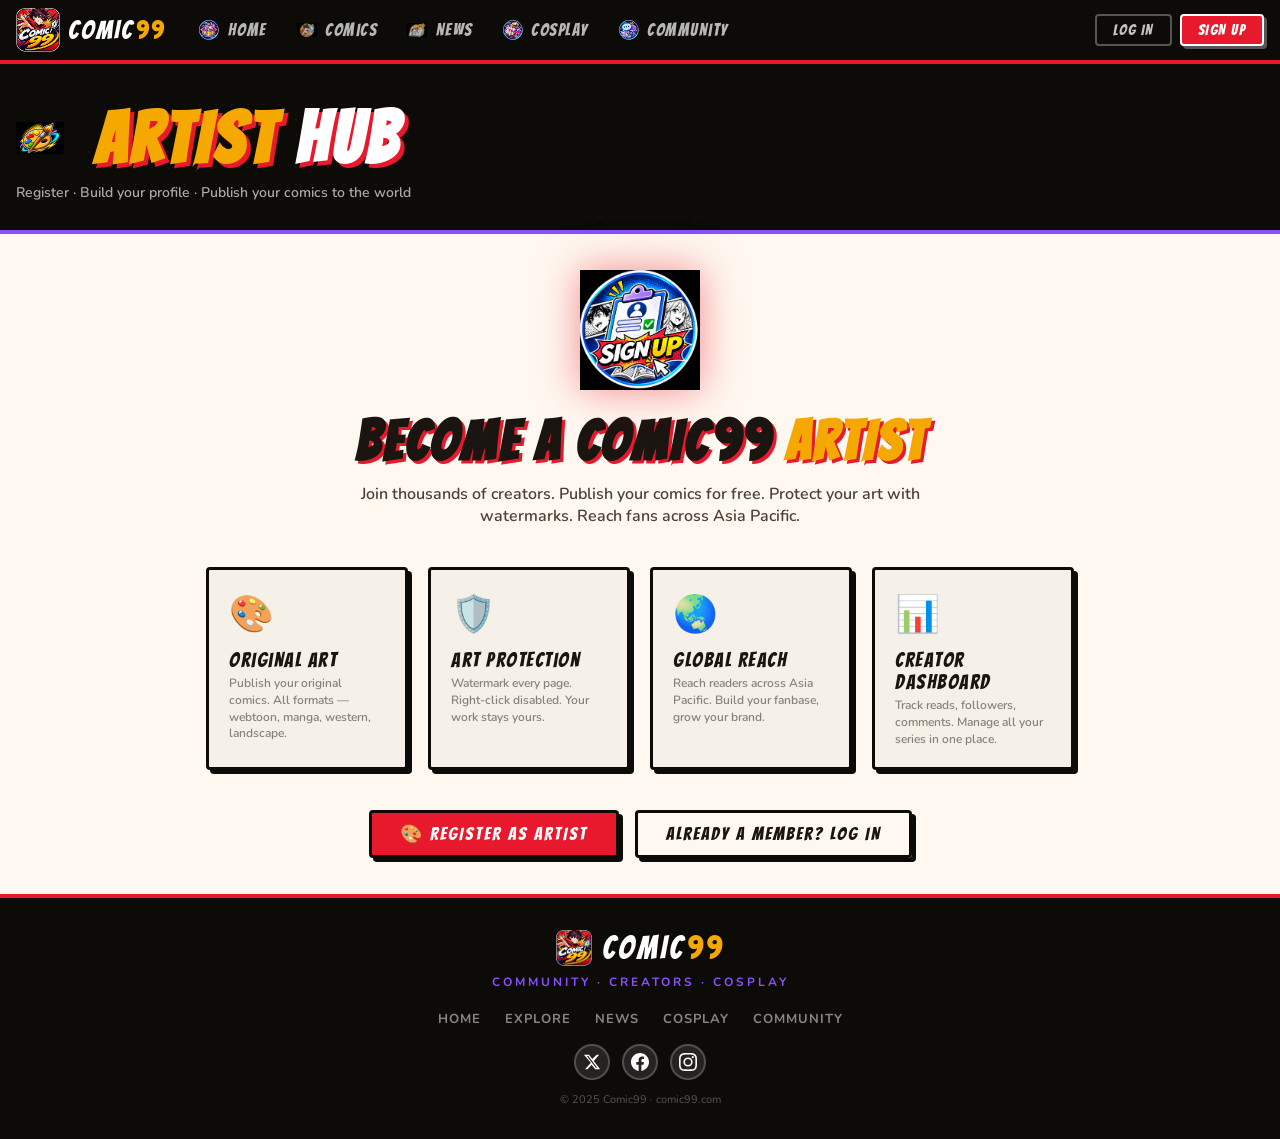
==== artist.html @ 8714bf26 "Add files via upload" ====
<!DOCTYPE html>
<html lang="en">
<head>
<meta charset="UTF-8">
<meta name="viewport" content="width=device-width, initial-scale=1.0, viewport-fit=cover">
<title>Comic Artist Dashboard — Comic99 | Publish Your Manga & Webtoon</title>
<link rel="icon" type="image/png" href="comic99-logo.png">
<!-- SEO_START -->
<meta name="description" content="Become a comic artist on Comic99. Publish original manga, webtoons and fan art. Build your Nakama fanbase, track analytics, and monetize your art. Free creator account for all artists.">
<meta name="keywords" content="comic creator, manga artist, publish manga, webtoon creator, comic artist platform, digital artist, publish comics online, art portfolio, manga creator, anime artist, original manga, webcomic publisher">
<meta name="robots" content="index, follow">
<meta name="author" content="Comic99">
<meta name="theme-color" content="#E8192C">
<!-- Open Graph -->
<meta property="og:type" content="website">
<meta property="og:site_name" content="Comic99">
<meta property="og:title" content="Comic Artist Dashboard — Comic99">
<meta property="og:description" content="Publish original manga, webtoons and fan art. Build your fanbase and track analytics. Free for all comic artists.">
<meta property="og:image" content="https://web3studiotech.github.io/Comic99/comic99-og.png">
<meta property="og:url" content="https://web3studiotech.github.io/Comic99/artist.html">
<!-- Twitter Cards -->
<meta name="twitter:card" content="summary_large_image">
<meta name="twitter:site" content="@Comic99Official">
<meta name="twitter:creator" content="@Comic99Official">
<meta name="twitter:title" content="Comic Artist Dashboard — Comic99">
<meta name="twitter:description" content="Publish original manga, webtoons and fan art. Build your fanbase and track analytics. Free for all comic artists.">
<meta name="twitter:image" content="https://web3studiotech.github.io/Comic99/comic99-og.png">
<!-- Canonical -->
<link rel="canonical" href="https://web3studiotech.github.io/Comic99/artist.html">
<script type="application/ld+json">{"@context":"https://schema.org","@type":"WebPage","name":"Comic Artist Dashboard","url":"https://web3studiotech.github.io/Comic99/artist.html","description":"Publish manga and comics, build fanbase, track analytics on Comic99","isPartOf":{"@type":"WebSite","name":"Comic99","url":"https://web3studiotech.github.io/Comic99/"}}</script>
<!-- SEO_END -->
<link rel="stylesheet" href="comic99-shared.css">
<!-- Firebase SDK -->
<script src="https://www.gstatic.com/firebasejs/10.12.0/firebase-app-compat.js"></script>
<script src="https://www.gstatic.com/firebasejs/10.12.0/firebase-auth-compat.js"></script>
<script src="https://www.gstatic.com/firebasejs/10.12.0/firebase-firestore-compat.js"></script>
<script src="https://www.gstatic.com/firebasejs/10.12.0/firebase-storage-compat.js"></script>
<script src="db-service.js"></script>
<style>
/* ---- AUTH MODAL ---- */
.auth-overlay {
  position: fixed; inset: 0;
  background: rgba(13,11,8,0.92);
  z-index: 300;
  display: flex; align-items: center; justify-content: center;
  padding: 16px;
}
.auth-box {
  background: var(--panel);
  border: 4px solid var(--ink);
  box-shadow: 8px 8px 0 var(--ink);
  border-radius: var(--radius-lg);
  width: 100%; max-width: 440px;
  overflow: hidden;
}
.auth-header {
  background: var(--ink);
  padding: 20px 24px;
  display: flex; align-items: center; gap: 12px;
}
.auth-logo { height: 40px; width: 40px; object-fit: contain; border-radius: 6px; }
.auth-title { font-family:'Bangers',cursive; font-size:24px; letter-spacing:2px; color:var(--white); }
.auth-title span { color: var(--gold); }
.auth-body { padding: 24px; }
.auth-tabs { display:flex; gap:0; margin-bottom:20px; border:3px solid var(--ink); border-radius:var(--radius); overflow:hidden; }
.auth-tab {
  flex:1; font-family:'Bangers',cursive; font-size:16px; letter-spacing:1.5px;
  padding:10px; border:none; background:var(--panel2); color:var(--text3);
  cursor:pointer; transition:background 0.15s, color 0.15s;
}
.auth-tab.active { background:var(--red); color:var(--white); }
.auth-step { display:none; }
.auth-step.active { display:block; }
.auth-divider { display:flex; align-items:center; gap:12px; margin:16px 0; }
.auth-divider span { font-size:12px; font-weight:700; color:var(--text3); letter-spacing:1px; text-transform:uppercase; }
.auth-divider::before, .auth-divider::after { content:''; flex:1; height:2px; background:var(--panel2); }
.google-btn {
  width:100%; padding:12px; border:3px solid var(--ink);
  border-radius:var(--radius); background:var(--white); color:var(--ink);
  font-family:'Bangers',cursive; font-size:17px; letter-spacing:2px;
  cursor:pointer; display:flex; align-items:center; justify-content:center; gap:10px;
  box-shadow:4px 4px 0 var(--ink); transition:transform 0.1s, box-shadow 0.1s;
  text-decoration:none;
}
.google-btn:hover { transform:translate(-2px,-2px); box-shadow:6px 6px 0 var(--ink); }
.phone-hint {
  background:linear-gradient(135deg,var(--gold),var(--gold-dark));
  border:3px solid var(--ink); border-radius:var(--radius);
  padding:12px 14px; margin-top:12px;
  display:flex; align-items:flex-start; gap:10px;
}
.phone-hint-icon { font-size:24px; flex-shrink:0; }
.phone-hint-text { font-size:12px; font-weight:700; color:var(--ink); line-height:1.5; }
.phone-hint-text strong { font-size:13px; display:block; margin-bottom:2px; }

/* ---- ROLE SELECTOR ---- */
.role-cards { display:grid; grid-template-columns:1fr 1fr 1fr; gap:10px; margin-bottom:16px; }
@media (max-width:500px) { .role-cards { grid-template-columns:1fr; } }
.role-card {
  border:3px solid var(--ink); border-radius:var(--radius);
  padding:14px 10px; text-align:center; cursor:pointer;
  background:var(--panel2); box-shadow:3px 3px 0 var(--ink);
  transition:transform 0.1s, box-shadow 0.1s, background 0.1s;
}
.role-card:hover { transform:translate(-2px,-2px); box-shadow:5px 5px 0 var(--ink); }
.role-card.selected { background:var(--purple); color:var(--white); border-color:var(--purple-dark); }
.role-card.selected .role-desc { color:rgba(255,255,255,0.75); }
.role-icon { font-size:28px; margin-bottom:6px; }
.role-name { font-family:'Bangers',cursive; font-size:16px; letter-spacing:1.5px; }
.role-desc { font-size:10px; font-weight:700; color:var(--text3); letter-spacing:0.5px; margin-top:3px; }

/* ---- DASHBOARD ---- */
.dashboard-wrap { max-width:1100px; margin:0 auto; padding:32px max(16px,env(safe-area-inset-left,0px)); }
.dash-welcome {
  background:var(--ink);
  border:3px solid var(--ink); border-radius:var(--radius-lg);
  box-shadow:6px 6px 0 var(--ink);
  padding:24px 28px; margin-bottom:28px;
  display:flex; align-items:center; gap:20px;
  overflow:hidden; position:relative;
}
.dash-welcome::before {
  content:''; position:absolute; inset:0;
  background:radial-gradient(ellipse 60% 100% at 90% 50%,rgba(107,47,217,0.3),transparent);
}
.dash-ava {
  width:72px; height:72px; border-radius:50%;
  border:4px solid var(--gold);
  background:linear-gradient(135deg,var(--red),var(--purple));
  display:flex; align-items:center; justify-content:center;
  font-size:30px; flex-shrink:0; position:relative;
  box-shadow:4px 4px 0 rgba(0,0,0,0.4);
}
.dash-info { flex:1; position:relative; }
.dash-name { font-family:'Bangers',cursive; font-size:28px; letter-spacing:2px; color:var(--white); }
.dash-role { font-family:'Bangers',cursive; font-size:14px; letter-spacing:2px; color:var(--gold); }
.dash-stats { display:flex; gap:24px; margin-top:8px; flex-wrap:wrap; }
.dash-stat { text-align:center; }
.dash-stat-num { font-family:'Bangers',cursive; font-size:22px; color:var(--white); letter-spacing:1px; }
.dash-stat-label { font-size:10px; font-weight:700; color:rgba(255,255,255,0.5); text-transform:uppercase; letter-spacing:1px; }

.dash-grid { display:grid; grid-template-columns:repeat(auto-fit,minmax(200px,1fr)); gap:20px; margin-bottom:28px; }
.dash-card {
  background:var(--panel); border:3px solid var(--ink);
  box-shadow:4px 4px 0 var(--ink); border-radius:var(--radius);
  padding:20px; cursor:pointer;
  transition:transform 0.1s, box-shadow 0.1s;
}
.dash-card:hover { transform:translate(-2px,-2px); box-shadow:6px 6px 0 var(--ink); }
.dash-card-icon { font-size:36px; margin-bottom:10px; }
.dash-card-title { font-family:'Bangers',cursive; font-size:20px; letter-spacing:1.5px; margin-bottom:4px; }
.dash-card-desc { font-size:12px; font-weight:600; color:var(--text3); line-height:1.4; }

/* UPLOAD STEPS */
.upload-panel {
  background:var(--panel); border:3px solid var(--ink);
  box-shadow:5px 5px 0 var(--ink); border-radius:var(--radius-lg);
  overflow:hidden; display:none;
}
.upload-panel.open { display:block; }
.upload-panel-header {
  background:var(--ink); padding:16px 20px;
  display:flex; align-items:center; justify-content:space-between;
}
.upload-panel-title { font-family:'Bangers',cursive; font-size:22px; letter-spacing:2px; color:var(--gold); }
.upload-panel-close { font-family:'Bangers',cursive; font-size:16px; color:rgba(255,255,255,0.6); background:none; border:none; cursor:pointer; padding:4px 8px; }
.upload-panel-close:hover { color:var(--white); }
.upload-steps { display:flex; padding:16px 20px; gap:8px; overflow-x:auto; border-bottom:3px solid var(--ink); }
.upload-step-pill {
  font-family:'Bangers',cursive; font-size:13px; letter-spacing:1px;
  padding:5px 14px; border-radius:20px; border:2px solid var(--ink);
  white-space:nowrap; color:var(--text3); background:var(--panel2);
}
.upload-step-pill.active { background:var(--red); color:var(--white); border-color:var(--red-dark); }
.upload-step-pill.done { background:var(--gold); color:var(--ink); }
.upload-body { padding:20px; }

/* ARTIST ACTIVATE */
.activate-box {
  background:var(--panel); border:3px solid var(--ink);
  box-shadow:5px 5px 0 var(--ink); border-radius:var(--radius-lg);
  padding:28px; max-width:600px; margin:32px auto;
}
.activate-title { font-family:'Bangers',cursive; font-size:28px; letter-spacing:2px; color:var(--text); margin-bottom:16px; text-align:center; }
.activate-title span { color:var(--red); }
.checklist { list-style:none; margin:16px 0; display:flex; flex-direction:column; gap:8px; }
.checklist li {
  display:flex; align-items:flex-start; gap:10px;
  font-size:14px; font-weight:600; color:var(--text2);
  background:var(--panel2); border:2px solid var(--ink); border-radius:var(--radius);
  padding:10px 14px;
}
.checklist li .check { font-size:16px; flex-shrink:0; }
.guidelines-box {
  background:rgba(107,47,217,0.08); border:2px solid var(--purple);
  border-radius:var(--radius); padding:14px; margin:16px 0;
  font-size:13px; font-weight:600; color:var(--text2); line-height:1.6;
}
.guidelines-box strong { color:var(--purple); display:block; margin-bottom:6px; font-family:'Bangers',cursive; font-size:16px; letter-spacing:1px; }
@keyframes legendaryGlow {
  0%, 100% { opacity: 1; text-shadow: 0 0 8px rgba(245,168,0,0.6); }
  50% { opacity: 0.75; text-shadow: 0 0 20px rgba(245,168,0,0.9), 0 0 40px rgba(245,168,0,0.4); }
}
.footer-social { display:flex; gap:12px; justify-content:center; margin-bottom:12px; }
.footer-social-btn { display:flex; align-items:center; justify-content:center; width:36px; height:36px; border-radius:50%; background:rgba(255,255,255,0.1); color:var(--white,#fff); border:2px solid rgba(255,255,255,0.2); transition:background 0.2s,transform 0.2s; text-decoration:none; }
.footer-social-btn:hover { background:var(--red,#E8192C); border-color:var(--red,#E8192C); transform:translateY(-2px); }
</style>
</head>
<body>

<nav class="c99-nav">
  <a href="index.html" class="nav-logo">
    <img src="comic99-logo.png" alt="Comic99">
    <span class="nav-logo-text">COMIC<span>99</span></span>
  </a>
  <div class="nav-links">
    <a href="index.html" class="nav-link"><img src="HOME.png" alt="Home" style="width:20px;height:20px;vertical-align:middle;margin-right:4px;object-fit:contain;"> Home</a>
    <a href="explore.html" class="nav-link"><img src="EXPLORE.png" alt="Comics" style="width:20px;height:20px;vertical-align:middle;margin-right:4px;object-fit:contain;"> Comics</a>
    <a href="news.html" class="nav-link"><img src="NEWS.png" alt="News" style="width:20px;height:20px;vertical-align:middle;margin-right:4px;object-fit:contain;"> News</a>
    <a href="cosplay.html" class="nav-link"><img src="COSPLAY.png" alt="Cosplay" style="width:20px;height:20px;vertical-align:middle;margin-right:4px;object-fit:contain;"> Cosplay</a>
    <a href="community.html" class="nav-link"><img src="DISCUSS.png" alt="Community" style="width:20px;height:20px;vertical-align:middle;margin-right:4px;object-fit:contain;"> Community</a>
  </div>
  <div class="nav-auth">
    <a href="#" class="nav-login" onclick="showAuth('login');return false;">LOG IN</a>
    <a href="#" class="nav-cta" onclick="showAuth('register');return false;">SIGN UP</a>
  </div>
</nav>

<!-- PAGE HERO -->
<div class="page-hero" style="border-bottom-color:var(--purple2);">
  <div class="page-hero-bg" style="background-image:radial-gradient(circle,rgba(107,47,217,0.2) 1.5px,transparent 1.5px);"></div>
  <h1><img src="ART.png" alt="Artist" style="width:48px;height:48px;vertical-align:middle;margin-right:12px;object-fit:contain;"> <span>ARTIST</span> HUB</h1>
  <p>Register · Build your profile · Publish your comics to the world</p>
</div>

<!-- LANDING (shown when logged out) -->
<div id="landingView">
  <div class="section" style="max-width:900px;">
    <div style="text-align:center;margin-bottom:40px;">
      <img src="SIGNUP.png" alt="Sign Up" style="width:120px;height:120px;object-fit:contain;margin-bottom:16px;filter:drop-shadow(0 0 20px rgba(232,25,44,0.5));">
      <h2 style="font-family:'Bangers',cursive;font-size:clamp(32px,6vw,56px);letter-spacing:3px;color:var(--text);text-shadow:3px 3px 0 var(--red);margin-bottom:12px;">BECOME A COMIC99 <span style="color:var(--gold);">ARTIST</span></h2>
      <p style="font-size:16px;font-weight:600;color:var(--text2);max-width:560px;margin:0 auto;">Join thousands of creators. Publish your comics for free. Protect your art with watermarks. Reach fans across Asia Pacific.</p>
    </div>

    <div style="display:grid;grid-template-columns:repeat(auto-fit,minmax(200px,1fr));gap:20px;margin-bottom:40px;">
      <div class="dash-card" style="cursor:default;">
        <div class="dash-card-icon">🎨</div>
        <div class="dash-card-title">Original Art</div>
        <div class="dash-card-desc">Publish your original comics. All formats — webtoon, manga, western, landscape.</div>
      </div>
      <div class="dash-card" style="cursor:default;">
        <div class="dash-card-icon">🛡️</div>
        <div class="dash-card-title">Art Protection</div>
        <div class="dash-card-desc">Watermark every page. Right-click disabled. Your work stays yours.</div>
      </div>
      <div class="dash-card" style="cursor:default;">
        <div class="dash-card-icon">🌏</div>
        <div class="dash-card-title">Global Reach</div>
        <div class="dash-card-desc">Reach readers across Asia Pacific. Build your fanbase, grow your brand.</div>
      </div>
      <div class="dash-card" style="cursor:default;">
        <div class="dash-card-icon">📊</div>
        <div class="dash-card-title">Creator Dashboard</div>
        <div class="dash-card-desc">Track reads, followers, comments. Manage all your series in one place.</div>
      </div>
    </div>

    <div style="text-align:center;display:flex;gap:16px;justify-content:center;flex-wrap:wrap;">
      <button class="btn btn-red" onclick="showAuth('register')">🎨 REGISTER AS ARTIST</button>
      <button class="btn btn-outline" onclick="showAuth('login')">Already a member? LOG IN</button>
    </div>
  </div>
</div>

<!-- DASHBOARD (shown when logged in) -->
<div id="dashboardView" style="display:none;">
  <div class="dashboard-wrap">
    <div class="dash-welcome">
      <div class="dash-ava" id="dashAva"><img src="ART.png" alt="Artist" style="width:100%;height:100%;object-fit:contain;border-radius:50%;"></div>
      <div class="dash-info">
        <div class="dash-name" id="dashName">ARTIST NAME</div>
        <div class="dash-role" id="dashRoleLabel">🎌 NAKAMA · ARTIST</div>
        <div id="legendaryMsg" style="font-family:'Bangers',cursive;font-size:16px;letter-spacing:2px;color:var(--gold);margin-top:6px;animation:legendaryGlow 2s ease-in-out infinite;text-shadow:0 0 8px rgba(245,168,0,0.6);"></div>
        <div class="dash-stats">
          <div class="dash-stat"><div class="dash-stat-num">0</div><div class="dash-stat-label">Comics</div></div>
          <div class="dash-stat"><div class="dash-stat-num">0</div><div class="dash-stat-label">Chapters</div></div>
          <div class="dash-stat"><div class="dash-stat-num">0</div><div class="dash-stat-label">Reads</div></div>
          <div class="dash-stat"><div class="dash-stat-num">0</div><div class="dash-stat-label">Followers</div></div>
        </div>
      </div>
      <button class="btn btn-outline btn-sm" style="color:var(--white);border-color:rgba(255,255,255,0.3);position:relative;" onclick="doLogout()">LOG OUT</button>
    </div>

    <!-- ROLE ACTIVATION (shown if not artist yet) -->
    <div id="artistActivateBox" style="display:none;">
      <div class="activate-box">
        <div class="activate-title">ACTIVATE <span>ARTIST</span> ROLE</div>
        <p style="font-size:14px;font-weight:600;color:var(--text2);text-align:center;margin-bottom:16px;">Complete these requirements to unlock your Artist dashboard and start publishing</p>
        <ul class="checklist" id="artistChecklist">
          <li><span class="check" id="chk1">⬜</span> <div><strong>Verified email</strong><br><span style="color:var(--text3);font-size:12px;">Check your inbox for the verification link</span></div></li>
          <li><span class="check" id="chk2">⬜</span> <div><strong>Phone number added</strong><br><span style="color:var(--text3);font-size:12px;">Required for Artist role activation</span><br><button id="addPhoneBtn" style="margin-top:6px;background:var(--purple);color:#fff;border:none;border-radius:6px;padding:4px 12px;font-size:11px;font-weight:700;cursor:pointer;font-family:inherit;" onclick="showPhoneModal()">+ ADD PHONE</button></div></li>
          <li><span class="check" id="chk3">⬜</span> <div><strong>Profile complete</strong><br><span style="color:var(--text3);font-size:12px;">Avatar, display name and bio required</span></div></li>
          <li><span class="check" id="chk4">⬜</span> <div><strong>Agree to Artist Guidelines</strong><br><span style="color:var(--text3);font-size:12px;">Read and accept the content policy below</span></div></li>
        </ul>
        <div class="guidelines-box">
          <strong>🎨 ARTIST COMMUNITY GUIDELINES</strong>
          ✅ Original work only — comics and art you created yourself<br>
          ✅ Fan art allowed but must be clearly tagged as "Fan Art"<br>
          ✅ AI-assisted art allowed but must be tagged "AI-Assisted"<br>
          ✅ No copyright infringement — do not copy others' original work<br>
          ✅ Comic99 reserves the right to remove content that violates originality standards<br>
          ✅ Repeat violations will result in Artist role suspension
        </div>
        <label style="display:flex;align-items:flex-start;gap:10px;font-size:13px;font-weight:700;color:var(--text2);cursor:pointer;margin-bottom:16px;">
          <input type="checkbox" id="guidelinesCheck" onchange="checkArtistRequirements()" style="margin-top:3px;width:18px;height:18px;accent-color:var(--purple);">
          I have read and agree to the Artist Community Guidelines
        </label>
        <button class="btn btn-purple" style="width:100%;" onclick="activateArtist()">🎨 ACTIVATE ARTIST ROLE</button>
      </div>
    </div>

    <!-- ROLE ILLUSTRATION -->
    <div style="text-align:center;margin-bottom:24px;">
      <img src="ROLE.png" alt="Your Role" style="max-width:280px;width:100%;object-fit:contain;filter:drop-shadow(0 0 16px rgba(107,47,217,0.4));">
    </div>

    <!-- ARTIST DASHBOARD CARDS -->
    <div id="artistDashCards" style="display:none;">
      <div class="dash-grid">
        <div class="dash-card" onclick="toggleUpload()">
          <div class="dash-card-icon">📤</div>
          <div class="dash-card-title">UPLOAD COMIC</div>
          <div class="dash-card-desc">Upload a new series or add chapters to existing ones.</div>
        </div>
        <div class="dash-card" onclick="openMyComics()">
          <div class="dash-card-icon">📚</div>
          <div class="dash-card-title">MY COMICS</div>
          <div class="dash-card-desc">Manage all your published series, edit chapters, check stats.</div>
        </div>
        <div class="dash-card" onclick="showToast('🛡️ Art Protection settings coming soon!')">
          <div class="dash-card-icon">🛡️</div>
          <div class="dash-card-title">ART PROTECTION</div>
          <div class="dash-card-desc">Set watermark preferences. Upload your custom watermark logo.</div>
        </div>
        <div class="dash-card" onclick="openAnalytics()">
          <div class="dash-card-icon">📊</div>
          <div class="dash-card-title">ANALYTICS</div>
          <div class="dash-card-desc">Reads, followers, comments. Track your growth over time.</div>
        </div>
        <div class="dash-card" onclick="openEditArtistProfile()">
          <div class="dash-card-icon">👤</div>
          <div class="dash-card-title">EDIT PROFILE</div>
          <div class="dash-card-desc">Update your bio, avatar, links and artist display name.</div>
        </div>
        <div class="dash-card" onclick="showToast('⚙️ Settings — coming soon!')">
          <div class="dash-card-icon">⚙️</div>
          <div class="dash-card-title">SETTINGS</div>
          <div class="dash-card-desc">Account, notifications, privacy and security settings.</div>
        </div>
      </div>

      <!-- UPLOAD PANEL -->
      <div class="upload-panel" id="uploadPanel">
        <div class="upload-panel-header">
          <span class="upload-panel-title">📤 UPLOAD NEW COMIC</span>
          <button class="upload-panel-close" onclick="toggleUpload()">✕ CLOSE</button>
        </div>
        <div class="upload-steps">
          <span class="upload-step-pill active">1 · Series Info</span>
          <span class="upload-step-pill">2 · Format</span>
          <span class="upload-step-pill">3 · Upload Pages</span>
          <span class="upload-step-pill">4 · Art Protection</span>
          <span class="upload-step-pill">5 · Publish</span>
        </div>
        <div class="upload-body">
          <div class="form-group">
            <label class="form-label">SERIES TITLE <span style="color:var(--red);">*</span></label>
            <input class="form-input" id="uploadTitle" placeholder="e.g. Neon Blade Chronicles">
          </div>
          <div class="form-group">
            <label class="form-label">DESCRIPTION</label>
            <textarea class="form-textarea" id="uploadDesc" placeholder="Tell readers what your comic is about..."></textarea>
          </div>
          <div class="form-group">
            <label class="form-label">GENRE</label>
            <select class="form-select" id="uploadGenre">
              <option>Action</option><option>Fantasy</option><option>Romance</option>
              <option>Sci-Fi</option><option>Horror</option><option>Slice of Life</option>
              <option>Mystery</option><option>Mythology</option><option>Comedy</option>
            </select>
          </div>
          <div class="form-group">
            <label class="form-label">ART TYPE <span style="color:var(--red);">*</span></label>
            <div style="display:flex;flex-direction:column;gap:10px;padding:12px;background:rgba(0,0,0,0.04);border-radius:10px;border:2px solid var(--panel2);">
              <label style="display:flex;align-items:center;gap:10px;cursor:pointer;font-size:13px;font-weight:700;">
                <input type="radio" name="artType" value="original" checked style="width:16px;height:16px;accent-color:var(--purple);">
                🖌️ <span>Original Art <span style="font-weight:400;color:var(--text3);">— my own creation</span></span>
              </label>
              <label style="display:flex;align-items:center;gap:10px;cursor:pointer;font-size:13px;font-weight:700;">
                <input type="radio" name="artType" value="fanart" style="width:16px;height:16px;accent-color:var(--purple);">
                🎭 <span>Fan Art <span style="font-weight:400;color:var(--text3);">— based on existing characters/IP</span></span>
              </label>
              <label style="display:flex;align-items:center;gap:10px;cursor:pointer;font-size:13px;font-weight:700;">
                <input type="radio" name="artType" value="ai" style="width:16px;height:16px;accent-color:var(--purple);">
                🤖 <span>AI-Assisted <span style="font-weight:400;color:var(--text3);">— AI tools used in creation</span></span>
              </label>
            </div>
            <div class="form-hint">⚠️ This badge appears on your comic card. Honest tagging builds trust with readers and protects you from guideline violations.</div>
          </div>
          <div class="form-group">
            <label class="form-label">WATERMARK</label>
            <select class="form-select" id="watermarkSelect">
              <option value="none">No watermark</option>
              <option value="comic99">Comic99 watermark (auto-applied)</option>
              <option value="custom">My custom watermark (upload below)</option>
            </select>
          </div>
          <div class="form-group" id="customWatermarkGroup" style="display:none;">
            <label class="form-label">UPLOAD CUSTOM WATERMARK</label>
            <input class="form-input" type="file" accept=".png,.svg" style="padding:8px;">
            <div class="form-hint">PNG with transparent background recommended. Max 2MB.</div>
          </div>
          <!-- COVER IMAGE UPLOAD -->
          <div class="form-group">
            <label class="form-label">SERIES COVER IMAGE <span style="color:var(--text3);font-weight:400;">(optional)</span></label>
            <div id="coverPreviewWrap" style="display:none;margin-bottom:10px;">
              <img id="coverPreview" src="" alt="Cover preview" style="max-width:160px;max-height:220px;border-radius:8px;border:3px solid var(--ink);object-fit:cover;">
            </div>
            <input class="form-input" type="file" id="coverImageInput" accept="image/*" style="padding:8px;" onchange="previewCover(this)">
            <div class="form-hint">Recommended: portrait ratio (e.g. 600×900px). JPG or PNG.</div>
            <div id="coverUploadProgress" style="display:none;margin-top:8px;">
              <div style="height:6px;background:var(--panel2);border-radius:3px;overflow:hidden;">
                <div id="coverProgressBar" style="height:100%;width:0%;background:var(--purple);transition:width 0.3s;border-radius:3px;"></div>
              </div>
              <div id="coverProgressText" style="font-size:11px;color:var(--text3);margin-top:4px;">Uploading...</div>
            </div>
          </div>
          <!-- COMIC PAGES UPLOAD -->
          <div class="form-group">
            <label class="form-label">UPLOAD COMIC PAGES <span style="color:var(--text3);font-weight:400;">(optional — add after saving series)</span></label>
            <input class="form-input" type="file" id="comicPagesInput" accept="image/*" multiple style="padding:8px;">
            <div id="pagesUploadProgress" style="display:none;margin-top:8px;">
              <div style="height:6px;background:var(--panel2);border-radius:3px;overflow:hidden;">
                <div id="pagesProgressBar" style="height:100%;width:0%;background:var(--purple);transition:width 0.3s;border-radius:3px;"></div>
              </div>
              <div id="pagesProgressText" style="font-size:11px;color:var(--text3);margin-top:4px;">Uploading...</div>
            </div>
            <!-- IMPORTANT NOTICE FOR ARTISTS -->
            <div style="margin-top:10px;padding:12px 14px;background:rgba(232,25,44,0.08);border:2px solid var(--red);border-radius:10px;display:flex;gap:10px;align-items:flex-start;">
              <span style="font-size:20px;flex-shrink:0;">⚠️</span>
              <div style="font-size:12px;font-weight:700;color:var(--text);line-height:1.6;">
                Uploaded images are automatically optimized for web delivery. <span style="color:var(--red);">Original files are NOT stored.</span> Please keep your original artwork files safely on your own device before uploading.
              </div>
            </div>
          </div>
          <div style="margin-top:20px;display:flex;gap:12px;flex-wrap:wrap;">
            <button class="btn btn-purple" onclick="saveComicSeries()">💾 SAVE SERIES →</button>
            <button class="btn btn-outline btn-sm" onclick="toggleUpload()">CANCEL</button>
          </div>
        </div>
      </div>
    </div>
  </div>
</div>

<!-- AUTH MODAL -->
<div class="auth-overlay" id="authOverlay" style="display:none;">
  <div class="auth-box">
    <div class="auth-header">
      <img src="SIGNUP.png" alt="Sign Up" class="auth-logo" onerror="this.src='comic99-logo.png'">
      <div class="auth-title">COMIC<span>99</span></div>
    </div>
    <div class="auth-body">
      <div class="auth-tabs" id="authTabs">
        <button class="auth-tab active" onclick="switchAuthTab('register')">SIGN UP</button>
        <button class="auth-tab" onclick="switchAuthTab('login')">LOG IN</button>
      </div>

      <!-- REGISTER STEP 1: ROLE -->
      <div class="auth-step active" id="authStep-role">
        <p style="font-family:'Bangers',cursive;font-size:18px;letter-spacing:1.5px;color:var(--text);margin-bottom:12px;">CHOOSE YOUR ROLE</p>
        <div class="role-cards">
          <div class="role-card" onclick="selectRole(this,'nakama')" id="role-nakama">
            <div class="role-icon">🎌</div>
            <div class="role-name">NAKAMA</div>
            <div class="role-desc">Member · Reader</div>
          </div>
          <div class="role-card" onclick="selectRole(this,'artist')" id="role-artist">
            <div class="role-icon"><img src="ART.png" alt="Artist" style="width:40px;height:40px;object-fit:contain;"></div>
            <div class="role-name">ARTIST</div>
            <div class="role-desc">Comic Creator</div>
          </div>
          <div class="role-card" onclick="selectRole(this,'cosplayer')" id="role-cosplayer">
            <div class="role-icon">📸</div>
            <div class="role-name">COSPLAYER</div>
            <div class="role-desc">Photo Social</div>
          </div>
        </div>
        <p style="font-size:11px;font-weight:700;color:var(--text3);text-align:center;margin-bottom:12px;">You can activate more roles later from your dashboard</p>
        <button class="btn btn-red" style="width:100%;" onclick="goRegisterStep2()">CONTINUE →</button>
      </div>

      <!-- REGISTER STEP 1.5: COMMUNITY GUIDELINES (Nakama) -->
      <div class="auth-step" id="authStep-guidelines">
        <p style="font-family:'Bangers',cursive;font-size:18px;letter-spacing:1.5px;color:var(--text);margin-bottom:10px;">📜 COMMUNITY GUIDELINES</p>
        <div style="max-height:260px;overflow-y:auto;border:2px solid var(--ink);border-radius:var(--radius);padding:14px;background:var(--panel2);margin-bottom:14px;font-size:12px;font-weight:700;color:var(--text2);line-height:1.8;">
          <div style="font-family:'Bangers',cursive;font-size:15px;letter-spacing:1.5px;color:var(--red);margin-bottom:8px;">GENERAL CONDUCT</div>
          ✅ Treat all community members with respect — zero tolerance for harassment or bullying<br>
          ✅ No hate speech, discrimination, or personal attacks<br>
          ✅ Spam, scams, or unsolicited promotions will result in account removal<br>
          <div style="font-family:'Bangers',cursive;font-size:15px;letter-spacing:1.5px;color:var(--red);margin:10px 0 8px;">CONTENT RULES</div>
          ✅ No NSFW or adult content of any kind<br>
          ✅ No copyright infringement — do not post content you don't own rights to<br>
          ✅ Clearly label fan-made content as "Fan Art" or "Fan Fiction"<br>
          ✅ No misinformation, fake news, or misleading content<br>
          <div style="font-family:'Bangers',cursive;font-size:15px;letter-spacing:1.5px;color:var(--red);margin:10px 0 8px;">SAFETY &amp; PRIVACY</div>
          ✅ Do not share personal information of others without consent<br>
          ✅ All users must be 13 years or older to join Comic99<br>
          ✅ Report content that violates these guidelines using the Report button. We will review the report.<br>
          <div style="font-family:'Bangers',cursive;font-size:15px;letter-spacing:1.5px;color:var(--red);margin:10px 0 8px;">ENFORCEMENT</div>
          ✅ First violation: warning issued<br>
          ✅ Second violation: temporary suspension<br>
          ✅ Serious violations: permanent account removal<br>
          ✅ Comic99 reserves the right to remove any content at our discretion
        </div>
        <label style="display:flex;align-items:flex-start;gap:10px;font-size:13px;font-weight:700;color:var(--text2);cursor:pointer;margin-bottom:14px;">
          <input type="checkbox" id="nakamaGuidelinesCheck" style="margin-top:3px;width:18px;height:18px;accent-color:var(--purple);">
          I have read and agree to the Comic99 Community Guidelines
        </label>
        <button class="btn btn-red" style="width:100%;margin-bottom:8px;" onclick="acceptNakamaGuidelines()">CONTINUE →</button>
        <button style="background:none;border:none;font-size:12px;font-weight:700;color:var(--text3);cursor:pointer;" onclick="goRegisterStep1()">← BACK</button>
      </div>

      <!-- REGISTER STEP 2: DETAILS -->
      <div class="auth-step" id="authStep-details">
        <div class="form-group">
          <label class="form-label">DISPLAY NAME</label>
          <input class="form-input" id="regName" placeholder="Your creator name">
        </div>
        <div class="form-group">
          <label class="form-label">EMAIL</label>
          <input class="form-input" type="email" id="regEmail" placeholder="your@email.com">
        </div>
        <div class="form-group">
          <label class="form-label">PASSWORD</label>
          <input class="form-input" type="password" id="regPass" placeholder="Min 8 characters">
        </div>
        <div class="form-group">
          <label class="form-label">PHONE NUMBER <span style="color:var(--text3);font-size:11px;font-family:'Nunito',sans-serif;font-weight:700;">(optional)</span></label>
          <input class="form-input" type="tel" id="regPhone" placeholder="+60 12-345 6789">
          <div class="phone-hint">
            <div class="phone-hint-icon">🎁</div>
            <div class="phone-hint-text">
              <strong>Unlock more features!</strong>
              📢 Get notified on latest Comic99 news<br>
              🎁 SMS alerts for Comic Goodies &amp; Special Gifts
            </div>
          </div>
        </div>
        <button class="btn btn-red" style="width:100%;margin-bottom:12px;" onclick="doRegister()">🎌 CREATE MY ACCOUNT</button>
        <div class="auth-divider"><span>or</span></div>
        <a href="#" class="google-btn" onclick="doGoogleSignIn();return false;">
          <svg width="20" height="20" viewBox="0 0 48 48"><path fill="#EA4335" d="M24 9.5c3.5 0 6.6 1.2 9 3.2l6.7-6.7C35.8 2.4 30.2 0 24 0 14.7 0 6.7 5.5 2.6 13.5l7.8 6C12.4 13.4 17.8 9.5 24 9.5z"/><path fill="#4285F4" d="M46.5 24.5c0-1.6-.1-3.1-.4-4.5H24v8.5h12.7c-.6 3-2.3 5.5-4.8 7.2l7.5 5.8c4.4-4 7.1-10 7.1-17z"/><path fill="#FBBC05" d="M10.4 28.5A14.5 14.5 0 0 1 9.5 24c0-1.6.3-3.1.9-4.5l-7.8-6A23.7 23.7 0 0 0 0 24c0 3.8.9 7.5 2.6 10.5l7.8-6z"/><path fill="#34A853" d="M24 48c6.2 0 11.4-2 15.2-5.5l-7.5-5.8c-2.1 1.4-4.7 2.3-7.7 2.3-6.2 0-11.6-3.9-13.6-9.5l-7.8 6C6.7 42.5 14.7 48 24 48z"/></svg>
          CONTINUE WITH GOOGLE
        </a>
        <button style="margin-top:10px;background:none;border:none;font-size:12px;font-weight:700;color:var(--text3);cursor:pointer;" onclick="goRegisterStep1()">← BACK</button>
      </div>

      <!-- LOGIN -->
      <div class="auth-step" id="authStep-login">
        <div class="form-group">
          <label class="form-label">EMAIL</label>
          <input class="form-input" type="email" id="loginEmail" placeholder="your@email.com">
        </div>
        <div class="form-group">
          <label class="form-label">PASSWORD</label>
          <input class="form-input" type="password" id="loginPass" placeholder="Your password">
        </div>
        <button class="btn btn-red" style="width:100%;margin-bottom:12px;" onclick="doLogin()">🔓 LOG IN</button>
        <div class="auth-divider"><span>or</span></div>
        <a href="#" class="google-btn" onclick="doGoogleSignIn();return false;">
          <svg width="20" height="20" viewBox="0 0 48 48"><path fill="#EA4335" d="M24 9.5c3.5 0 6.6 1.2 9 3.2l6.7-6.7C35.8 2.4 30.2 0 24 0 14.7 0 6.7 5.5 2.6 13.5l7.8 6C12.4 13.4 17.8 9.5 24 9.5z"/><path fill="#4285F4" d="M46.5 24.5c0-1.6-.1-3.1-.4-4.5H24v8.5h12.7c-.6 3-2.3 5.5-4.8 7.2l7.5 5.8c4.4-4 7.1-10 7.1-17z"/><path fill="#FBBC05" d="M10.4 28.5A14.5 14.5 0 0 1 9.5 24c0-1.6.3-3.1.9-4.5l-7.8-6A23.7 23.7 0 0 0 0 24c0 3.8.9 7.5 2.6 10.5l7.8-6z"/><path fill="#34A853" d="M24 48c6.2 0 11.4-2 15.2-5.5l-7.5-5.8c-2.1 1.4-4.7 2.3-7.7 2.3-6.2 0-11.6-3.9-13.6-9.5l-7.8 6C6.7 42.5 14.7 48 24 48z"/></svg>
          CONTINUE WITH GOOGLE
        </a>
        <div style="text-align:center;margin-top:12px;">
          <button style="background:none;border:none;font-size:12px;font-weight:700;color:var(--red);cursor:pointer;" onclick="doForgotPassword()">Forgot password?</button>
        </div>
      </div>
    </div>
  </div>
</div>

<!-- EDIT ARTIST PROFILE MODAL -->
<div id="editArtistModal" style="display:none;position:fixed;inset:0;background:rgba(13,11,8,0.92);z-index:400;align-items:flex-start;justify-content:center;padding:16px;overflow-y:auto;">
  <div style="background:var(--panel);border:4px solid var(--ink);border-radius:16px;width:100%;max-width:480px;padding:28px;box-shadow:8px 8px 0 var(--ink);position:relative;margin:auto;">
    <button onclick="closeEditArtistProfile()" style="position:absolute;top:12px;right:12px;background:none;border:none;font-size:20px;cursor:pointer;line-height:1;">✕</button>
    <div style="font-family:'Bangers',cursive;font-size:24px;letter-spacing:2px;margin-bottom:4px;">🎨 EDIT ARTIST PROFILE</div>

    <!-- Avatar upload -->
    <div style="display:flex;align-items:center;gap:16px;margin-bottom:20px;padding:16px;background:rgba(0,0,0,0.05);border-radius:12px;">
      <div id="artistAvaPreview" style="width:72px;height:72px;border-radius:50%;border:3px solid var(--ink);overflow:hidden;flex-shrink:0;display:flex;align-items:center;justify-content:center;background:linear-gradient(135deg,var(--purple),var(--red));padding:0;"><img src="Chibi_Superhero_Avatar_Badge.png" style="width:100%;height:100%;object-fit:cover;border-radius:50%;" onerror="this.parentElement.textContent='🎨'"></div>
      <div>
        <div style="font-size:12px;font-weight:700;margin-bottom:6px;">PROFILE PHOTO</div>
        <label style="cursor:pointer;">
          <input type="file" id="artistAvaInput" accept="image/*" style="display:none;" onchange="previewArtistAvatar(this)">
          <span style="background:var(--purple);color:#fff;padding:6px 14px;border-radius:6px;font-size:11px;font-weight:700;cursor:pointer;">📁 CHOOSE PHOTO</span>
        </label>
        <div style="font-size:10px;color:var(--text3);margin-top:4px;">JPG, PNG · Max 5MB</div>
      </div>
    </div>

    <!-- Fields -->
    <div style="display:flex;flex-direction:column;gap:14px;margin-bottom:20px;">
      <div>
        <label style="font-size:11px;font-weight:700;letter-spacing:1px;display:block;margin-bottom:4px;">DISPLAY NAME *</label>
        <input id="ap_name" class="form-input" type="text" placeholder="Your artist name">
      </div>
      <div>
        <label style="font-size:11px;font-weight:700;letter-spacing:1px;display:block;margin-bottom:4px;">ARTIST HANDLE *</label>
        <div style="display:flex;align-items:center;">
          <span style="background:var(--ink);color:#fff;padding:10px 12px;border-radius:8px 0 0 8px;font-size:13px;font-weight:700;">@</span>
          <input id="ap_handle" class="form-input" type="text" placeholder="artisthandle" style="border-radius:0 8px 8px 0;border-left:none;">
        </div>
      </div>
      <div>
        <label style="font-size:11px;font-weight:700;letter-spacing:1px;display:block;margin-bottom:4px;">BIO / ABOUT</label>
        <textarea id="ap_bio" class="form-input" rows="3" placeholder="Tell fans about your art and style..." style="resize:vertical;"></textarea>
      </div>
      <div>
        <label style="font-size:11px;font-weight:700;letter-spacing:1px;display:block;margin-bottom:4px;">ART STYLE / SPECIALTY</label>
        <select id="ap_style" class="form-input">
          <option value="">Select style</option>
          <option>Manga (Japanese)</option>
          <option>Manhwa (Korean)</option>
          <option>Manhua (Chinese)</option>
          <option>Webtoon / Vertical</option>
          <option>Western Comics</option>
          <option>Original / Fusion</option>
          <option>Chibi / Cute</option>
          <option>Dark / Horror</option>
          <option>Shonen / Action</option>
          <option>Shojo / Romance</option>
        </select>
      </div>
      <div>
        <label style="font-size:11px;font-weight:700;letter-spacing:1px;display:block;margin-bottom:4px;">WEBSITE / PORTFOLIO LINK</label>
        <input id="ap_website" class="form-input" type="url" placeholder="https://yourportfolio.com">
      </div>
      <div>
        <label style="font-size:11px;font-weight:700;letter-spacing:1px;display:block;margin-bottom:4px;">COUNTRY</label>
        <input id="ap_country" class="form-input" type="text" placeholder="e.g. Malaysia">
      </div>
    </div>

    <!-- Artist Guidelines -->
    <div style="background:linear-gradient(135deg,rgba(107,47,217,0.08),rgba(245,168,0,0.05));border:2px solid var(--purple);border-radius:12px;padding:14px;margin-bottom:16px;">
      <div style="font-family:'Bangers',cursive;font-size:14px;letter-spacing:1px;color:var(--purple);margin-bottom:8px;">🎨 ARTIST COMMUNITY GUIDELINES</div>
      <div style="font-size:11px;font-weight:600;color:var(--text2);line-height:1.8;">
        ✅ Original work only — comics and art you created yourself<br>
        ✅ Fan art allowed but must be clearly tagged as "Fan Art"<br>
        ✅ AI-assisted art allowed but must be tagged "AI-Assisted"<br>
        ✅ No copyright infringement — do not copy others' original work<br>
        ✅ Watermark your work to protect your intellectual property<br>
        ✅ Comic99 reserves the right to remove content violating originality standards<br>
        ✅ Repeat violations will result in Artist role suspension
      </div>
    </div>
    <label style="display:flex;align-items:flex-start;gap:10px;font-size:12px;font-weight:700;color:var(--text2);cursor:pointer;margin-bottom:16px;">
      <input type="checkbox" id="ap_guidelines" style="margin-top:2px;width:16px;height:16px;accent-color:var(--purple);flex-shrink:0;">
      I agree to the Comic99 Artist Community Guidelines
    </label>

    <button class="btn btn-purple" style="width:100%;" onclick="saveArtistProfile()">💾 SAVE PROFILE</button>
  </div>
</div>

<!-- PHONE OTP MODAL -->
<div id="phoneModal" style="display:none;position:fixed;inset:0;background:rgba(13,11,8,0.92);z-index:400;align-items:center;justify-content:center;padding:16px;">
  <div style="background:var(--panel);border:4px solid var(--ink);border-radius:16px;width:100%;max-width:360px;padding:28px;box-shadow:8px 8px 0 var(--ink);position:relative;">
    <button onclick="closePhoneModal()" style="position:absolute;top:12px;right:12px;background:none;border:none;font-size:20px;cursor:pointer;line-height:1;">✕</button>
    <div style="font-family:'Bangers',cursive;font-size:22px;letter-spacing:2px;margin-bottom:4px;">📱 ADD PHONE NUMBER</div>
    <p style="font-size:12px;color:var(--text3);margin-bottom:16px;">We'll send a 6-digit OTP to verify your number</p>

    <!-- Step 1: Enter phone -->
    <div id="phoneStep1">
      <label style="font-size:11px;font-weight:700;letter-spacing:1px;display:block;margin-bottom:6px;">PHONE NUMBER</label>
      <input id="phoneInput" class="form-input" type="tel" placeholder="+60 12-345 6789" style="margin-bottom:12px;">
      <div id="phone-recaptcha"></div>
      <button class="btn btn-purple" style="width:100%;" onclick="sendPhoneVerification()">SEND OTP →</button>
    </div>

    <!-- Step 2: Enter OTP -->
    <div id="phoneStep2" style="display:none;">
      <p style="font-size:13px;font-weight:700;margin-bottom:12px;">Enter the 6-digit code sent to <span id="phoneDisplay" style="color:var(--purple);"></span></p>
      <label style="font-size:11px;font-weight:700;letter-spacing:1px;display:block;margin-bottom:6px;">OTP CODE</label>
      <input id="otpInput" class="form-input" type="number" placeholder="123456" maxlength="6" style="margin-bottom:12px;letter-spacing:4px;font-size:20px;text-align:center;">
      <button class="btn btn-purple" style="width:100%;margin-bottom:8px;" onclick="verifyPhoneCode()">✅ VERIFY</button>
      <button style="background:none;border:none;font-size:12px;font-weight:700;color:var(--purple);cursor:pointer;width:100%;" onclick="backToPhoneStep1()">← Change number</button>
    </div>
  </div>
</div>

<footer class="c99-footer">
  <div class="footer-logo"><img src="comic99-logo.png" alt="Comic99"><span class="footer-logo-text">COMIC<span>99</span></span></div>
  <div class="footer-tagline">Community · Creators · Cosplay</div>
  <div class="footer-links">
    <a href="index.html">Home</a><a href="explore.html">Explore</a><a href="news.html">News</a>
    <a href="cosplay.html">Cosplay</a><a href="community.html">Community</a>
  </div>
  <div class="footer-social">
    <a href="https://x.com/Comic99Official" target="_blank" rel="noopener" aria-label="X / Twitter" class="footer-social-btn">
      <svg width="18" height="18" viewBox="0 0 24 24" fill="currentColor"><path d="M18.244 2.25h3.308l-7.227 8.26 8.502 11.24H16.17l-4.714-6.231-5.401 6.231H2.746l7.73-8.835L1.254 2.25H8.08l4.253 5.622L18.244 2.25zm-1.161 17.52h1.833L7.084 4.126H5.117z"/></svg>
    </a>
    <a href="https://www.facebook.com/Comic99Official/" target="_blank" rel="noopener" aria-label="Facebook" class="footer-social-btn">
      <svg width="18" height="18" viewBox="0 0 24 24" fill="currentColor"><path d="M24 12.073c0-6.627-5.373-12-12-12s-12 5.373-12 12c0 5.99 4.388 10.954 10.125 11.854v-8.385H7.078v-3.47h3.047V9.43c0-3.007 1.792-4.669 4.533-4.669 1.312 0 2.686.235 2.686.235v2.953H15.83c-1.491 0-1.956.925-1.956 1.874v2.25h3.328l-.532 3.47h-2.796v8.385C19.612 23.027 24 18.062 24 12.073z"/></svg>
    </a>
    <a href="https://www.instagram.com/comic99official/" target="_blank" rel="noopener" aria-label="Instagram" class="footer-social-btn">
      <svg width="18" height="18" viewBox="0 0 24 24" fill="currentColor"><path d="M12 2.163c3.204 0 3.584.012 4.85.07 3.252.148 4.771 1.691 4.919 4.919.058 1.265.069 1.645.069 4.849 0 3.205-.012 3.584-.069 4.849-.149 3.225-1.664 4.771-4.919 4.919-1.266.058-1.644.07-4.85.07-3.204 0-3.584-.012-4.849-.07-3.26-.149-4.771-1.699-4.919-4.92-.058-1.265-.07-1.644-.07-4.849 0-3.204.013-3.583.07-4.849.149-3.227 1.664-4.771 4.919-4.919 1.266-.057 1.645-.069 4.849-.069zM12 0C8.741 0 8.333.014 7.053.072 2.695.272.273 2.69.073 7.052.014 8.333 0 8.741 0 12c0 3.259.014 3.668.072 4.948.2 4.358 2.618 6.78 6.98 6.98C8.333 23.986 8.741 24 12 24c3.259 0 3.668-.014 4.948-.072 4.354-.2 6.782-2.618 6.979-6.98.059-1.28.073-1.689.073-4.948 0-3.259-.014-3.667-.072-4.947-.196-4.354-2.617-6.78-6.979-6.98C15.668.014 15.259 0 12 0zm0 5.838a6.162 6.162 0 1 0 0 12.324 6.162 6.162 0 0 0 0-12.324zM12 16a4 4 0 1 1 0-8 4 4 0 0 1 0 8zm6.406-11.845a1.44 1.44 0 1 0 0 2.881 1.44 1.44 0 0 0 0-2.881z"/></svg>
    </a>
  </div>
  <div class="footer-copy">© 2025 Comic99 · comic99.com</div>
</footer>
<!-- MY COMICS MODAL -->
<div id="myComicsModal" style="display:none;position:fixed;inset:0;background:rgba(13,11,8,0.92);z-index:400;align-items:flex-start;justify-content:center;padding:16px;overflow-y:auto;">
  <div style="background:var(--panel);border:3px solid var(--ink);border-radius:16px;width:100%;max-width:520px;padding:24px;margin:auto;">
    <div style="display:flex;justify-content:space-between;align-items:center;margin-bottom:20px;">
      <div style="font-family:'Bangers',cursive;font-size:22px;letter-spacing:2px;">📚 MY COMICS</div>
      <button onclick="document.getElementById('myComicsModal').style.display='none'" style="background:none;border:2px solid var(--ink);border-radius:8px;padding:6px 12px;cursor:pointer;font-weight:700;">✕</button>
    </div>
    <div id="myComicsList"></div>
  </div>
</div>

<!-- ANALYTICS MODAL -->
<div id="analyticsModal" style="display:none;position:fixed;inset:0;background:rgba(13,11,8,0.92);z-index:400;align-items:flex-start;justify-content:center;padding:16px;overflow-y:auto;">
  <div style="background:var(--panel);border:3px solid var(--ink);border-radius:16px;width:100%;max-width:520px;padding:24px;margin:auto;">
    <div style="display:flex;justify-content:space-between;align-items:center;margin-bottom:20px;">
      <div style="font-family:'Bangers',cursive;font-size:22px;letter-spacing:2px;">📊 ANALYTICS</div>
      <button onclick="document.getElementById('analyticsModal').style.display='none'" style="background:none;border:2px solid var(--ink);border-radius:8px;padding:6px 12px;cursor:pointer;font-weight:700;">✕</button>
    </div>
    <div id="analyticsBody"></div>
  </div>
</div>

<div id="c99-toast"></div>

<script>
// ---- STATE ----
let currentUser = null;
let selectedRole = 'nakama';

try {
  const saved = localStorage.getItem('c99_user');
  if(saved) currentUser = JSON.parse(saved);
} catch(e){}

// ---- INIT ----
window.addEventListener('DOMContentLoaded', () => {
  if(currentUser) showDashboard();
  else showLanding();
  document.getElementById('watermarkSelect').addEventListener('change', function(){
    document.getElementById('customWatermarkGroup').style.display = this.value === 'custom' ? 'block' : 'none';
  });
});

function showLanding() {
  document.getElementById('landingView').style.display = 'block';
  document.getElementById('dashboardView').style.display = 'none';
}
function showDashboard() {
  document.getElementById('landingView').style.display = 'none';
  document.getElementById('dashboardView').style.display = 'block';
  document.getElementById('dashName').textContent = currentUser.name || 'ARTIST';
  // Typewriter effect for legendary message
  const legendaryEl = document.getElementById('legendaryMsg');
  if (legendaryEl) {
    const msg = 'Be Legendary from day one. Start now.';
    legendaryEl.textContent = '';
    let i = 0;
    const tw = setInterval(() => {
      legendaryEl.textContent += msg[i];
      i++;
      if (i >= msg.length) clearInterval(tw);
    }, 55);
  }
  const roles = currentUser.roles || ['nakama'];
  const roleLabels = roles.map(r => r === 'nakama' ? '🎌 NAKAMA' : r === 'artist' ? '🎨 ARTIST' : '📸 COSPLAYER');
  document.getElementById('dashRoleLabel').textContent = roleLabels.join(' · ');
  if(roles.includes('artist')) {
    document.getElementById('artistActivateBox').style.display = 'none';
    document.getElementById('artistDashCards').style.display = 'block';
  } else {
    document.getElementById('artistActivateBox').style.display = 'block';
    document.getElementById('artistDashCards').style.display = 'none';
    updateChecklist();
  }
}

// ---- AUTH ----
function showAuth(tab) {
  document.getElementById('authOverlay').style.display = 'flex';
  if(tab === 'login') switchAuthTab('login');
  else switchAuthTab('register');
}
function switchAuthTab(tab) {
  document.querySelectorAll('.auth-tab').forEach((t,i) => t.classList.toggle('active', (tab==='register' && i===0)||(tab==='login' && i===1)));
  document.querySelectorAll('.auth-step').forEach(s => s.classList.remove('active'));
  if(tab === 'login') document.getElementById('authStep-login').classList.add('active');
  else document.getElementById('authStep-role').classList.add('active');
}
function selectRole(el, role) {
  document.querySelectorAll('.role-card').forEach(c => c.classList.remove('selected'));
  el.classList.add('selected');
  selectedRole = role;
}
function goRegisterStep2() {
  // Show community guidelines before details
  document.getElementById('authStep-role').classList.remove('active');
  document.getElementById('authStep-guidelines').classList.add('active');
}
function acceptNakamaGuidelines() {
  if(!document.getElementById('nakamaGuidelinesCheck').checked) {
    showToast('⚠️ Please read and agree to the Community Guidelines to continue');
    return;
  }
  document.getElementById('authStep-guidelines').classList.remove('active');
  document.getElementById('authStep-details').classList.add('active');
}
function goRegisterStep1() {
  document.getElementById('authStep-details').classList.remove('active');
  document.getElementById('authStep-guidelines').classList.remove('active');
  document.getElementById('authStep-role').classList.add('active');
}
async function doRegister() {
  const name = document.getElementById('regName').value.trim();
  const email = document.getElementById('regEmail').value.trim();
  const pass = document.getElementById('regPass').value;
  const phone = document.getElementById('regPhone').value.trim();
  if(!name || !email || !pass) { showToast('⚠️ Please fill in all required fields'); return; }
  if(pass.length < 8) { showToast('⚠️ Password must be at least 8 characters'); return; }
  try {
    showToast('⏳ Creating your account...');
    const result = await firebase.auth().createUserWithEmailAndPassword(email, pass);
    const user = result.user;
    // Send email verification
    await user.sendEmailVerification();
    // Save profile to Firestore
    const profileData = {
      name, email, phone,
      roles: ['nakama'],
      pendingRole: selectedRole !== 'nakama' ? selectedRole : null,
      emailVerified: false,
      createdAt: new Date().toISOString()
    };
    await saveProfile(user.uid, profileData);
    currentUser = { uid: user.uid, ...profileData };
    try { localStorage.setItem('c99_user', JSON.stringify(currentUser)); } catch(e){}
    document.getElementById('authOverlay').style.display = 'none';
    showDashboard();
    showToast('🎌 Welcome, ' + name + '! Check your email to verify your account.');
  } catch(err) {
    console.error('Register error:', err);
    if (err.code === 'auth/email-already-in-use') {
      showToast('⚠️ That email is already registered. Try logging in.');
    } else if (err.code === 'auth/invalid-email') {
      showToast('⚠️ Invalid email address');
    } else if (err.code === 'auth/weak-password') {
      showToast('⚠️ Password too weak — use at least 8 characters');
    } else {
      showToast('❌ Registration failed: ' + (err.message || 'Try again'));
    }
  }
}
async function doGoogleSignIn() {
  try {
    showToast('⏳ Opening Google sign-in...');
    const result = await signInWithGoogle();
    const user = result.user;
    // Check if profile exists in Firestore
    let profile = await getProfile(user.uid);
    if (!profile) {
      // New user — create default profile
      profile = {
        name: user.displayName || 'Comic99 User',
        email: user.email,
        roles: ['nakama'],
        googleSignIn: true,
        emailVerified: true,
        avatarUrl: user.photoURL || '',
        createdAt: new Date().toISOString()
      };
      await saveProfile(user.uid, profile);
    }
    currentUser = { uid: user.uid, ...profile };
    try { localStorage.setItem('c99_user', JSON.stringify(currentUser)); } catch(e){}
    document.getElementById('authOverlay').style.display = 'none';
    showDashboard();
    showToast('✅ Welcome, ' + (currentUser.name || 'Nakama') + '!');
  } catch(err) {
    console.error('Google sign-in error:', err);
    if (err.code === 'auth/popup-closed-by-user') {
      showToast('⚠️ Sign-in cancelled');
    } else if (err.code === 'auth/popup-blocked') {
      showToast('⚠️ Popup blocked — please allow popups for this site');
    } else {
      showToast('❌ Google sign-in failed: ' + (err.message || 'Unknown error'));
    }
  }
}
async function doLogin() {
  const email = document.getElementById('loginEmail').value.trim();
  const pass = document.getElementById('loginPass').value;
  if(!email) { showToast('⚠️ Enter your email'); return; }
  if(!pass) { showToast('⚠️ Enter your password'); return; }
  try {
    showToast('⏳ Signing in...');
    const result = await firebase.auth().signInWithEmailAndPassword(email, pass);
    const user = result.user;
    const profile = await getProfile(user.uid);
    currentUser = profile ? { uid: user.uid, ...profile } : { uid: user.uid, name: 'Comic99 User', email, roles: ['nakama'] };
    try { localStorage.setItem('c99_user', JSON.stringify(currentUser)); } catch(e){}
    document.getElementById('authOverlay').style.display = 'none';
    showDashboard();
    showToast('✅ Welcome back, ' + (currentUser.name || 'Nakama') + '!');
  } catch(err) {
    console.error('Login error:', err);
    if (err.code === 'auth/user-not-found' || err.code === 'auth/wrong-password' || err.code === 'auth/invalid-credential') {
      showToast('❌ Incorrect email or password');
    } else if (err.code === 'auth/too-many-requests') {
      showToast('⚠️ Too many attempts. Try again later or reset your password');
    } else {
      showToast('❌ Login failed: ' + (err.message || 'Unknown error'));
    }
  }
}
async function doForgotPassword() {
  const email = document.getElementById('loginEmail').value.trim();
  if (!email) { showToast('⚠️ Enter your email above first'); return; }
  try {
    await firebase.auth().sendPasswordResetEmail(email);
    showToast('📧 Reset email sent to ' + email + ' — check your inbox!');
  } catch(err) {
    if (err.code === 'auth/user-not-found') {
      showToast('⚠️ No account found for that email');
    } else {
      showToast('❌ Could not send reset email. Try again.');
    }
  }
}
function doLogout() {
  currentUser = null;
  try { localStorage.removeItem('c99_user'); } catch(e){}
  showLanding();
  showToast('👋 Logged out!');
}

// ---- EDIT ARTIST PROFILE ----
function openEditArtistProfile() {
  if (!currentUser) { showToast('⚠️ Please sign in first'); return; }
  document.getElementById('ap_name').value = currentUser.name || '';
  document.getElementById('ap_handle').value = (currentUser.handle || '').replace('@','');
  document.getElementById('ap_bio').value = currentUser.bio || '';
  document.getElementById('ap_style').value = currentUser.artStyle || '';
  document.getElementById('ap_website').value = currentUser.website || '';
  document.getElementById('ap_country').value = currentUser.country || '';
  document.getElementById('ap_guidelines').checked = currentUser.guidelinesAccepted || false;
  const preview = document.getElementById('artistAvaPreview');
  if (currentUser.avatarUrl) {
    preview.innerHTML = '<img src="' + currentUser.avatarUrl + '" style="width:100%;height:100%;object-fit:cover;border-radius:50%;">';
  } else { preview.textContent = '🎨'; }
  document.getElementById('editArtistModal').style.display = 'flex';
}
function closeEditArtistProfile() {
  document.getElementById('editArtistModal').style.display = 'none';
}
function previewArtistAvatar(input) {
  const file = input.files[0];
  if (!file) return;
  if (file.size > 5 * 1024 * 1024) { showToast('⚠️ Image must be under 5MB'); return; }
  const reader = new FileReader();
  reader.onload = e => {
    document.getElementById('artistAvaPreview').innerHTML = '<img src="' + e.target.result + '" style="width:100%;height:100%;object-fit:cover;border-radius:50%;">';
  };
  reader.readAsDataURL(file);
}
async function saveArtistProfile() {
  if (!document.getElementById('ap_guidelines').checked) {
    showToast('⚠️ Please agree to the Artist Guidelines'); return;
  }
  const name = document.getElementById('ap_name').value.trim();
  if (!name) { showToast('⚠️ Display name is required'); return; }
  const handle = document.getElementById('ap_handle').value.trim();
  if (!handle) { showToast('⚠️ Artist handle is required'); return; }
  showToast('⏳ Saving profile...');
  try {
    let avatarUrl = currentUser.avatarUrl || '';
    const avatarFile = document.getElementById('artistAvaInput').files[0];
    if (avatarFile && currentUser.uid) {
      avatarUrl = await uploadProfilePicture(currentUser.uid, avatarFile, pct => {
        showToast('⏳ Uploading photo ' + pct + '%...');
      });
    }
    const profileData = {
      name, handle: '@' + handle,
      bio: document.getElementById('ap_bio').value.trim(),
      artStyle: document.getElementById('ap_style').value,
      website: document.getElementById('ap_website').value.trim(),
      country: document.getElementById('ap_country').value.trim(),
      guidelinesAccepted: true,
      avatarUrl
    };
    if (currentUser.uid) await saveProfile(currentUser.uid, profileData);
    Object.assign(currentUser, profileData);
    try { localStorage.setItem('c99_user', JSON.stringify(currentUser)); } catch(e) {}
    // Update dashboard header
    document.getElementById('dashName').textContent = currentUser.name || 'ARTIST';
    const ava = document.getElementById('dashAva');
    if (avatarUrl) ava.innerHTML = '<img src="' + avatarUrl + '" style="width:100%;height:100%;object-fit:cover;border-radius:50%;" onerror="this.parentElement.textContent=\'🎨\'">';
    closeEditArtistProfile();
    showToast('✅ Artist profile saved!');
  } catch(err) {
    console.error('Save profile error:', err);
    showToast('❌ Save failed: ' + (err.message || 'Try again'));
  }
}

// ---- PHONE OTP ----
function showPhoneModal() {
  if (!currentUser) { showToast('⚠️ Please sign in first'); return; }
  document.getElementById('phoneModal').style.display = 'flex';
  document.getElementById('phoneStep1').style.display = 'block';
  document.getElementById('phoneStep2').style.display = 'none';
  document.getElementById('phoneInput').value = '';
  document.getElementById('otpInput').value = '';
}
function closePhoneModal() {
  document.getElementById('phoneModal').style.display = 'none';
}
function backToPhoneStep1() {
  document.getElementById('phoneStep1').style.display = 'block';
  document.getElementById('phoneStep2').style.display = 'none';
}
async function sendPhoneVerification() {
  const phone = document.getElementById('phoneInput').value.trim();
  if (!phone) { showToast('⚠️ Enter your phone number'); return; }
  if (!phone.startsWith('+')) { showToast('⚠️ Include country code e.g. +60123456789'); return; }
  try {
    showToast('⏳ Sending OTP...');
    await sendPhoneOTP(phone, 'phone-recaptcha');
    document.getElementById('phoneDisplay').textContent = phone;
    document.getElementById('phoneStep1').style.display = 'none';
    document.getElementById('phoneStep2').style.display = 'block';
    showToast('📱 OTP sent to ' + phone);
  } catch(err) {
    console.error('Send OTP error:', err);
    showToast('❌ Failed to send OTP: ' + (err.message || 'Try again'));
  }
}
async function verifyPhoneCode() {
  const code = document.getElementById('otpInput').value.trim();
  if (!code || code.length < 6) { showToast('⚠️ Enter the 6-digit OTP'); return; }
  try {
    showToast('⏳ Verifying...');
    await verifyPhoneOTP(code);
    // Save phone to Firestore profile
    const phone = document.getElementById('phoneDisplay').textContent;
    if (currentUser && currentUser.uid) {
      await saveProfile(currentUser.uid, { phone, phoneVerified: true });
    }
    currentUser.phone = phone;
    currentUser.phoneVerified = true;
    try { localStorage.setItem('c99_user', JSON.stringify(currentUser)); } catch(e){}
    closePhoneModal();
    updateChecklist();
    showToast('✅ Phone number verified!');
    // Hide the add phone button
    const btn = document.getElementById('addPhoneBtn');
    if (btn) btn.style.display = 'none';
  } catch(err) {
    console.error('Verify OTP error:', err);
    showToast('❌ Invalid OTP. Please try again.');
  }
}

// ---- ARTIST ACTIVATE ----
function updateChecklist() {
  if(!currentUser) return;
  document.getElementById('chk1').textContent = currentUser.emailVerified ? '✅' : '⬜';
  document.getElementById('chk2').textContent = currentUser.phone ? '✅' : '⬜';
  document.getElementById('chk3').textContent = currentUser.name ? '✅' : '⬜';
  document.getElementById('chk4').textContent = document.getElementById('guidelinesCheck')?.checked ? '✅' : '⬜';
}
function checkArtistRequirements() { updateChecklist(); }
function activateArtist() {
  if(!document.getElementById('guidelinesCheck').checked) { showToast('⚠️ Please agree to the Artist Guidelines first'); return; }
  if(!currentUser.phone) { showToast('⚠️ Please add your phone number first'); return; }
  currentUser.roles = [...(currentUser.roles||[]), 'artist'];
  try { localStorage.setItem('c99_user', JSON.stringify(currentUser)); } catch(e){}
  showDashboard();
  showToast('🎨 Artist role activated! Welcome, Creator!');
}

// ---- UPLOAD PANEL ----
function toggleUpload() {
  const panel = document.getElementById('uploadPanel');
  panel.classList.toggle('open');
  if(panel.classList.contains('open')) panel.scrollIntoView({behavior:'smooth', block:'start'});
}

// ---- COMIC SERIES ----
function previewCover(input) {
  const file = input.files[0];
  if (!file) return;
  const reader = new FileReader();
  reader.onload = e => {
    document.getElementById('coverPreview').src = e.target.result;
    document.getElementById('coverPreviewWrap').style.display = 'block';
  };
  reader.readAsDataURL(file);
}

async function saveComicSeries() {
  if (!currentUser || !currentUser.uid) { showToast('⚠️ Please sign in first'); return; }
  const title = document.getElementById('uploadTitle').value.trim();
  if (!title) { showToast('⚠️ Please enter a series title'); return; }
  const artType = document.querySelector('input[name="artType"]:checked')?.value || 'original';
  try {
    showToast('⏳ Saving series...');

    // Step 1: Create series in Firestore (get seriesId first)
    const seriesId = await createComicSeries(currentUser.uid, {
      title,
      description: document.getElementById('uploadDesc').value.trim(),
      genre: document.getElementById('uploadGenre').value,
      artType,
      watermark: document.getElementById('watermarkSelect').value,
      coverUrl: ''
    });

    // Step 2: Upload cover image if provided
    const coverFile = document.getElementById('coverImageInput').files[0];
    if (coverFile) {
      try {
        showToast('⏳ Uploading cover image...');
        const progressWrap = document.getElementById('coverUploadProgress');
        const progressBar = document.getElementById('coverProgressBar');
        const progressText = document.getElementById('coverProgressText');
        progressWrap.style.display = 'block';

        const coverUrl = await uploadComicCover(
          currentUser.uid, seriesId, coverFile,
          pct => {
            progressBar.style.width = pct + '%';
            progressText.textContent = `Uploading cover... ${pct}%`;
          }
        );

        // Update Firestore with cover URL
        await firebase.firestore().collection('comics').doc(seriesId).update({ coverUrl });
        progressWrap.style.display = 'none';
        showToast('✅ Cover uploaded!');
      } catch (coverErr) {
        console.warn('Cover upload failed:', coverErr.message);
        showToast('⚠️ Series saved. Cover upload failed — check Cloudinary config.');
      }
    }

    showToast('✅ Series "' + title + '" created! Now add your pages.');

    // Reset form
    document.getElementById('uploadTitle').value = '';
    document.getElementById('uploadDesc').value = '';
    document.getElementById('coverImageInput').value = '';
    document.getElementById('coverPreviewWrap').style.display = 'none';

    loadArtistStats();
  } catch(err) {
    showToast('❌ Save failed: ' + (err.message || 'Try again'));
  }
}
async function loadArtistStats() {
  if (!currentUser || !currentUser.uid) return;
  try {
    const comics = await getArtistComics(currentUser.uid);
    const totalReads = comics.reduce((s, c) => s + (c.reads || 0), 0);
    const totalFollowers = comics.reduce((s, c) => s + (c.followers || 0), 0);
    const stats = document.querySelectorAll('.dash-stat-num');
    if (stats[0]) stats[0].textContent = comics.length;
    if (stats[2]) stats[2].textContent = totalReads;
    if (stats[3]) stats[3].textContent = totalFollowers;
  } catch(e) {}
}

// ---- MY COMICS MODAL ----
async function openMyComics() {
  if (!currentUser || !currentUser.uid) { showToast('⚠️ Please sign in first'); return; }
  const modal = document.getElementById('myComicsModal');
  const list = document.getElementById('myComicsList');
  list.innerHTML = '<div style="text-align:center;padding:24px;color:var(--text3);">⏳ Loading your comics...</div>';
  modal.style.display = 'flex';
  try {
    const comics = await getArtistComics(currentUser.uid);
    if (!comics.length) {
      list.innerHTML = '<div style="text-align:center;padding:24px;color:var(--text3);">📚 No comics yet. Click UPLOAD COMIC to start!</div>';
      return;
    }
    list.innerHTML = comics.map(c => `
      <div style="display:flex;align-items:center;gap:14px;padding:14px;background:var(--panel2);border-radius:10px;border:2px solid var(--ink);margin-bottom:10px;">
        <div style="font-size:32px;">${c.artType==='ai'?'🤖':c.artType==='fanart'?'🎭':'🖌️'}</div>
        <div style="flex:1;min-width:0;">
          <div style="font-family:'Bangers',cursive;font-size:16px;letter-spacing:1px;">${c.title}</div>
          <div style="font-size:11px;color:var(--text3);margin-top:2px;">${c.genre||'—'} · ${c.chapters||0} chapters · ${c.reads||0} reads</div>
          <div style="font-size:11px;margin-top:4px;">
            <span style="background:${c.artType==='ai'?'rgba(107,47,217,0.15)':c.artType==='fanart'?'rgba(245,168,0,0.15)':'rgba(52,168,83,0.15)'};padding:2px 8px;border-radius:20px;font-weight:700;">${c.artType==='ai'?'AI-Assisted':c.artType==='fanart'?'Fan Art':'Original'}</span>
          </div>
        </div>
        <div style="text-align:right;font-size:11px;color:var(--text3);">${c.status||'active'}</div>
      </div>`).join('');
  } catch(e) {
    list.innerHTML = '<div style="color:var(--red);padding:16px;">❌ Failed to load comics.</div>';
  }
}

// ---- ANALYTICS ----
async function openAnalytics() {
  if (!currentUser || !currentUser.uid) { showToast('⚠️ Please sign in first'); return; }
  const modal = document.getElementById('analyticsModal');
  const body = document.getElementById('analyticsBody');
  body.innerHTML = '<div style="text-align:center;padding:24px;color:var(--text3);">⏳ Loading analytics...</div>';
  modal.style.display = 'flex';
  try {
    const comics = await getArtistComics(currentUser.uid);
    const totalReads = comics.reduce((s,c) => s+(c.reads||0), 0);
    const totalFollowers = comics.reduce((s,c) => s+(c.followers||0), 0);
    const totalChapters = comics.reduce((s,c) => s+(c.chapters||0), 0);
    body.innerHTML = `
      <div style="display:grid;grid-template-columns:repeat(2,1fr);gap:12px;margin-bottom:20px;">
        <div style="background:linear-gradient(135deg,var(--purple),rgba(107,47,217,0.6));padding:16px;border-radius:12px;border:2px solid var(--ink);text-align:center;">
          <div style="font-family:'Bangers',cursive;font-size:32px;">${comics.length}</div>
          <div style="font-size:11px;font-weight:700;opacity:0.8;">SERIES</div>
        </div>
        <div style="background:linear-gradient(135deg,var(--red),rgba(232,25,44,0.6));padding:16px;border-radius:12px;border:2px solid var(--ink);text-align:center;">
          <div style="font-family:'Bangers',cursive;font-size:32px;">${totalChapters}</div>
          <div style="font-size:11px;font-weight:700;opacity:0.8;">CHAPTERS</div>
        </div>
        <div style="background:linear-gradient(135deg,var(--gold),rgba(245,168,0,0.6));padding:16px;border-radius:12px;border:2px solid var(--ink);text-align:center;color:var(--ink);">
          <div style="font-family:'Bangers',cursive;font-size:32px;">${totalReads}</div>
          <div style="font-size:11px;font-weight:700;opacity:0.8;">TOTAL READS</div>
        </div>
        <div style="background:linear-gradient(135deg,rgba(52,168,83,0.8),rgba(52,168,83,0.4));padding:16px;border-radius:12px;border:2px solid var(--ink);text-align:center;">
          <div style="font-family:'Bangers',cursive;font-size:32px;">${totalFollowers}</div>
          <div style="font-size:11px;font-weight:700;opacity:0.8;">FOLLOWERS</div>
        </div>
      </div>
      ${comics.length ? '<div style="font-family:\'Bangers\',cursive;font-size:14px;letter-spacing:1px;margin-bottom:10px;">TOP SERIES</div>' + comics.sort((a,b)=>(b.reads||0)-(a.reads||0)).slice(0,5).map(c=>`
        <div style="display:flex;justify-content:space-between;align-items:center;padding:10px 0;border-bottom:1px solid var(--panel2);">
          <div style="font-weight:700;font-size:13px;">${c.title}</div>
          <div style="font-size:12px;color:var(--text3);">${c.reads||0} reads · ${c.followers||0} followers</div>
        </div>`).join('') : ''}`;
  } catch(e) {
    body.innerHTML = '<div style="color:var(--red);padding:16px;">❌ Failed to load analytics.</div>';
  }
}

function showToast(msg) {
  const t = document.getElementById('c99-toast');
  t.textContent = msg; t.classList.add('show');
  setTimeout(() => t.classList.remove('show'), 3000);
}
</script>
</body>
</html>
---- comic99-shared.css ----
/* ============================================
   COMIC99 — Shared Design System v2
   Colors from logo: Red #E8192C, Gold #F5A800,
   Purple #6B2FD9, Ink #0D0B08, White #FFFFFF
   Nav: Home · Explore · News · Cosplay · Community
   ============================================ */
@import url('https://fonts.googleapis.com/css2?family=Bangers&family=Nunito:wght@400;600;700;800;900&family=Noto+Sans+JP:wght@400;700;900&display=swap');

:root {
  --red: #E8192C;
  --red2: #FF3347;
  --red-dark: #B00E1A;
  --gold: #F5A800;
  --gold2: #FFD040;
  --gold-dark: #C07800;
  --purple: #6B2FD9;
  --purple2: #8B4FFF;
  --purple-dark: #4A1FA0;
  --ink: #0D0B08;
  --ink2: #1E1A14;
  --ink3: #2E2820;
  --white: #FFFFFF;
  --offwhite: #FFF8F0;
  --panel: #F5F0E8;
  --panel2: #EDE6D8;
  --text: #1A1510;
  --text2: #4A4038;
  --text3: #8A8078;
  --nav-h: 64px;
  --radius: 4px;
  --radius-lg: 8px;
  color-scheme: light;
}

/* Dark mode */
@media (prefers-color-scheme: dark) {
  :root:not([data-theme="light"]) {
    --panel: #1A1510;
    --panel2: #231E16;
    --offwhite: #1A1510;
    --text: #F5F0E8;
    --text2: #C8C0B0;
    --text3: #7A7060;
    color-scheme: dark;
  }
}
:root[data-theme="dark"] {
  --panel: #1A1510;
  --panel2: #231E16;
  --offwhite: #1A1510;
  --text: #F5F0E8;
  --text2: #C8C0B0;
  --text3: #7A7060;
  color-scheme: dark;
}

* { margin: 0; padding: 0; box-sizing: border-box; }

body {
  font-family: 'Nunito', sans-serif;
  background: var(--offwhite);
  color: var(--text);
  min-height: 100vh;
  overflow-x: hidden;
}

/* ---- HALFTONE UTILITY ---- */
.halftone {
  background-image: radial-gradient(circle, var(--red) 1px, transparent 1px);
  background-size: 10px 10px;
  opacity: 0.12;
  pointer-events: none;
}
.halftone-gold {
  background-image: radial-gradient(circle, var(--gold) 1px, transparent 1px);
  background-size: 8px 8px;
  opacity: 0.15;
  pointer-events: none;
}

/* ---- INK OUTLINE UTILITY ---- */
.ink-box {
  border: 3px solid var(--ink);
  box-shadow: 4px 4px 0 var(--ink);
}
.ink-box-sm {
  border: 2px solid var(--ink);
  box-shadow: 3px 3px 0 var(--ink);
}

/* ---- NAV ---- */
.c99-nav {
  position: sticky;
  top: 0;
  z-index: 100;
  height: var(--nav-h);
  background: var(--ink);
  border-bottom: 4px solid var(--red);
  display: flex;
  align-items: center;
  padding: 0 max(16px, env(safe-area-inset-left, 0px));
  gap: 0;
}

.nav-logo {
  display: flex;
  align-items: center;
  gap: 8px;
  text-decoration: none;
  flex-shrink: 0;
  margin-right: 20px;
}
.nav-logo img {
  height: 44px;
  width: 44px;
  object-fit: contain;
  border-radius: 8px;
}
.nav-logo-text {
  font-family: 'Bangers', cursive;
  font-size: 26px;
  letter-spacing: 2px;
  color: var(--white);
  line-height: 1;
}
.nav-logo-text span { color: var(--gold); }

.nav-links {
  display: flex;
  align-items: center;
  gap: 2px;
  flex: 1;
  overflow-x: auto;
  scrollbar-width: none;
}
.nav-links::-webkit-scrollbar { display: none; }

.nav-link {
  font-family: 'Bangers', cursive;
  font-size: 17px;
  letter-spacing: 1.5px;
  color: rgba(255,255,255,0.7);
  text-decoration: none;
  padding: 6px 14px;
  border-radius: var(--radius);
  white-space: nowrap;
  transition: color 0.15s, background 0.15s;
  position: relative;
}
.nav-link:hover, .nav-link.active {
  color: var(--gold);
  background: rgba(245,168,0,0.12);
}
.nav-link.active::after {
  content: '';
  position: absolute;
  bottom: -4px;
  left: 8px; right: 8px;
  height: 3px;
  background: var(--gold);
  border-radius: 2px;
}

.nav-auth {
  display: flex;
  align-items: center;
  gap: 8px;
  margin-left: auto;
  flex-shrink: 0;
}
.nav-cta {
  font-family: 'Bangers', cursive;
  font-size: 15px;
  letter-spacing: 1.5px;
  background: var(--red);
  color: var(--white);
  border: 2px solid var(--white);
  padding: 6px 16px;
  border-radius: var(--radius);
  cursor: pointer;
  text-decoration: none;
  box-shadow: 3px 3px 0 rgba(255,255,255,0.3);
  transition: transform 0.1s, box-shadow 0.1s;
}
.nav-cta:hover {
  transform: translate(-1px,-1px);
  box-shadow: 4px 4px 0 rgba(255,255,255,0.3);
}
.nav-login {
  font-family: 'Bangers', cursive;
  font-size: 15px;
  letter-spacing: 1.5px;
  background: transparent;
  color: rgba(255,255,255,0.75);
  border: 2px solid rgba(255,255,255,0.3);
  padding: 6px 16px;
  border-radius: var(--radius);
  cursor: pointer;
  text-decoration: none;
  transition: color 0.15s, border-color 0.15s;
}
.nav-login:hover { color: var(--gold); border-color: var(--gold); }

/* ---- SPEED LINES ---- */
.speed-lines {
  position: absolute;
  inset: 0;
  overflow: hidden;
  pointer-events: none;
}
.speed-lines::before {
  content: '';
  position: absolute;
  inset: 0;
  background: repeating-conic-gradient(
    from 0deg at 50% 50%,
    rgba(255,255,255,0.03) 0deg,
    rgba(255,255,255,0.03) 1deg,
    transparent 1deg,
    transparent 6deg
  );
}

/* ---- SECTION HEADER ---- */
.section-header {
  display: flex;
  align-items: center;
  gap: 12px;
  margin-bottom: 24px;
}
.section-title {
  font-family: 'Bangers', cursive;
  font-size: 32px;
  letter-spacing: 2px;
  color: var(--text);
  line-height: 1;
}
.section-title-bar {
  flex: 1;
  height: 4px;
  background: linear-gradient(90deg, var(--red), transparent);
  border-radius: 2px;
}
.section-badge {
  font-family: 'Bangers', cursive;
  font-size: 13px;
  letter-spacing: 1px;
  background: var(--red);
  color: var(--white);
  padding: 3px 10px;
  border-radius: 2px;
  border: 2px solid var(--ink);
  box-shadow: 2px 2px 0 var(--ink);
}

/* ---- COMIC CARD ---- */
.comic-card {
  background: var(--panel);
  border: 3px solid var(--ink);
  box-shadow: 5px 5px 0 var(--ink);
  border-radius: var(--radius);
  overflow: hidden;
  cursor: pointer;
  transition: transform 0.15s, box-shadow 0.15s;
  text-decoration: none;
  display: block;
  color: var(--text);
}
.comic-card:hover {
  transform: translate(-3px,-3px);
  box-shadow: 8px 8px 0 var(--ink);
}
.comic-card-cover {
  width: 100%;
  aspect-ratio: 3/4;
  object-fit: cover;
  display: block;
  background: linear-gradient(135deg, var(--ink2) 0%, var(--ink3) 100%);
  position: relative;
  overflow: hidden;
}
.comic-card-cover-placeholder {
  width: 100%;
  aspect-ratio: 3/4;
  display: flex;
  align-items: center;
  justify-content: center;
  font-size: 48px;
  background: linear-gradient(135deg, var(--ink2), var(--ink3));
  position: relative;
  overflow: hidden;
}
.comic-card-body {
  padding: 10px 12px 12px;
  border-top: 2px solid var(--ink);
}
.comic-card-title {
  font-family: 'Bangers', cursive;
  font-size: 18px;
  letter-spacing: 1px;
  line-height: 1.2;
  margin-bottom: 4px;
}
.comic-card-meta {
  font-size: 11px;
  font-weight: 700;
  color: var(--text3);
  text-transform: uppercase;
  letter-spacing: 0.5px;
}
.comic-card-genre {
  display: inline-block;
  font-size: 10px;
  font-weight: 800;
  letter-spacing: 1px;
  text-transform: uppercase;
  background: var(--gold);
  color: var(--ink);
  padding: 2px 7px;
  border: 1.5px solid var(--ink);
  border-radius: 2px;
  margin-top: 6px;
}
.comic-card-badge {
  display: inline-block;
  font-size: 9px;
  font-weight: 800;
  letter-spacing: 1px;
  text-transform: uppercase;
  padding: 2px 6px;
  border: 1.5px solid var(--ink);
  border-radius: 2px;
  margin-top: 4px;
  margin-left: 4px;
}
.badge-original { background: var(--purple); color: var(--white); }
.badge-ai { background: var(--ink2); color: rgba(255,255,255,0.8); }
.badge-fanart { background: var(--red); color: var(--white); }

/* ---- BURST / BADGE ---- */
.burst {
  display: inline-flex;
  align-items: center;
  justify-content: center;
  font-family: 'Bangers', cursive;
  letter-spacing: 1px;
  background: var(--gold);
  color: var(--ink);
  clip-path: polygon(50% 0%,61% 35%,98% 35%,68% 57%,79% 91%,50% 70%,21% 91%,32% 57%,2% 35%,39% 35%);
  text-align: center;
}

/* ---- BTN ---- */
.btn {
  font-family: 'Bangers', cursive;
  font-size: 18px;
  letter-spacing: 2px;
  padding: 10px 28px;
  border: 3px solid var(--ink);
  border-radius: var(--radius);
  cursor: pointer;
  display: inline-flex;
  align-items: center;
  gap: 8px;
  text-decoration: none;
  transition: transform 0.1s, box-shadow 0.1s;
  box-shadow: 4px 4px 0 var(--ink);
  line-height: 1.2;
}
.btn:hover {
  transform: translate(-2px,-2px);
  box-shadow: 6px 6px 0 var(--ink);
}
.btn:active {
  transform: translate(2px,2px);
  box-shadow: 2px 2px 0 var(--ink);
}
.btn-red { background: var(--red); color: var(--white); }
.btn-gold { background: var(--gold); color: var(--ink); }
.btn-purple { background: var(--purple); color: var(--white); }
.btn-outline { background: transparent; color: var(--text); }
.btn-sm { font-size: 14px; padding: 7px 18px; box-shadow: 3px 3px 0 var(--ink); }

/* ---- PAGE HERO ---- */
.page-hero {
  background: var(--ink);
  padding: 36px max(16px, env(safe-area-inset-left, 0px)) 28px;
  position: relative;
  overflow: hidden;
  border-bottom: 4px solid var(--gold);
}
.page-hero-bg {
  position: absolute; inset: 0;
  background-image: radial-gradient(circle, rgba(245,168,0,0.12) 1.5px, transparent 1.5px);
  background-size: 16px 16px;
}
.page-hero h1 {
  font-family: 'Bangers', cursive;
  font-size: clamp(40px,8vw,72px);
  letter-spacing: 4px;
  color: var(--white);
  position: relative; z-index: 1;
  text-shadow: 4px 4px 0 var(--red);
}
.page-hero h1 span { color: var(--gold); }
.page-hero p {
  color: rgba(255,255,255,0.65);
  font-size: 14px;
  font-weight: 600;
  position: relative; z-index: 1;
  margin-top: 6px;
}

/* ---- FILTER BAR ---- */
.filter-bar {
  background: var(--panel2);
  border-bottom: 3px solid var(--ink);
  padding: 12px max(16px, env(safe-area-inset-left, 0px));
  display: flex;
  gap: 8px;
  overflow-x: auto;
  scrollbar-width: none;
}
.filter-bar::-webkit-scrollbar { display: none; }
.filter-btn {
  font-family: 'Bangers', cursive;
  font-size: 15px;
  letter-spacing: 1.5px;
  padding: 6px 16px;
  border: 2px solid var(--ink);
  border-radius: var(--radius);
  background: var(--panel);
  color: var(--text);
  cursor: pointer;
  white-space: nowrap;
  box-shadow: 3px 3px 0 var(--ink);
  transition: transform 0.1s, box-shadow 0.1s, background 0.1s;
}
.filter-btn:hover, .filter-btn.active {
  background: var(--red);
  color: var(--white);
  transform: translate(-1px,-1px);
  box-shadow: 4px 4px 0 var(--ink);
}

/* ---- TABS ---- */
.tab-bar {
  background: var(--panel2);
  border-bottom: 3px solid var(--ink);
  padding: 0 max(16px, env(safe-area-inset-left, 0px));
  display: flex;
  gap: 0;
  overflow-x: auto;
  scrollbar-width: none;
}
.tab-bar::-webkit-scrollbar { display: none; }
.tab-btn {
  font-family: 'Bangers', cursive;
  font-size: 16px;
  letter-spacing: 1.5px;
  padding: 14px 20px;
  border: none;
  background: none;
  color: var(--text3);
  cursor: pointer;
  white-space: nowrap;
  border-bottom: 4px solid transparent;
  transition: color 0.15s, border-color 0.15s;
}
.tab-btn:hover { color: var(--text); }
.tab-btn.active { color: var(--red); border-bottom-color: var(--red); }
.tab-content { display: none; }
.tab-content.active { display: block; }

/* ---- FOOTER ---- */
.c99-footer {
  background: var(--ink);
  color: rgba(255,255,255,0.6);
  padding: 32px max(16px, env(safe-area-inset-left, 0px));
  border-top: 4px solid var(--red);
  text-align: center;
}
.footer-logo {
  display: flex;
  align-items: center;
  justify-content: center;
  gap: 10px;
  margin-bottom: 8px;
}
.footer-logo img { height: 36px; width: 36px; object-fit: contain; border-radius: 6px; }
.footer-logo-text {
  font-family: 'Bangers', cursive;
  font-size: 32px;
  letter-spacing: 3px;
  color: var(--white);
}
.footer-logo-text span { color: var(--gold); }
.footer-tagline {
  font-size: 12px;
  font-weight: 700;
  letter-spacing: 3px;
  text-transform: uppercase;
  color: var(--purple2);
  margin-bottom: 20px;
}
.footer-links {
  display: flex;
  justify-content: center;
  gap: 24px;
  flex-wrap: wrap;
  margin-bottom: 16px;
}
.footer-links a {
  color: rgba(255,255,255,0.5);
  text-decoration: none;
  font-size: 13px;
  font-weight: 700;
  letter-spacing: 1px;
  text-transform: uppercase;
}
.footer-links a:hover { color: var(--gold); }
.footer-copy {
  font-size: 11px;
  color: rgba(255,255,255,0.3);
}

/* ---- TOAST ---- */
#c99-toast {
  position: fixed;
  bottom: 24px;
  left: 50%;
  transform: translateX(-50%) translateY(80px);
  background: var(--ink);
  color: var(--white);
  font-family: 'Bangers', cursive;
  font-size: 18px;
  letter-spacing: 1.5px;
  padding: 12px 28px;
  border: 3px solid var(--gold);
  border-radius: var(--radius);
  box-shadow: 5px 5px 0 var(--gold);
  z-index: 999;
  opacity: 0;
  transition: transform 0.3s, opacity 0.3s;
  white-space: nowrap;
}
#c99-toast.show {
  transform: translateX(-50%) translateY(0);
  opacity: 1;
}

/* ---- FORM ELEMENTS ---- */
.form-group { margin-bottom: 16px; }
.form-label {
  display: block;
  font-family: 'Bangers', cursive;
  font-size: 15px;
  letter-spacing: 1.5px;
  color: var(--text);
  margin-bottom: 6px;
}
.form-input, .form-select, .form-textarea {
  width: 100%;
  padding: 10px 14px;
  background: var(--offwhite);
  border: 3px solid var(--ink);
  border-radius: var(--radius);
  font-family: 'Nunito', sans-serif;
  font-size: 14px;
  font-weight: 600;
  color: var(--text);
  outline: none;
  box-shadow: 3px 3px 0 var(--ink);
  transition: border-color 0.15s, box-shadow 0.15s;
}
.form-input:focus, .form-select:focus, .form-textarea:focus {
  border-color: var(--purple);
  box-shadow: 3px 3px 0 var(--purple);
}
.form-textarea { resize: vertical; min-height: 80px; }
.form-hint { font-size: 12px; font-weight: 600; color: var(--text3); margin-top: 4px; }

/* ---- SECTION ---- */
.section {
  padding: 36px max(16px, env(safe-area-inset-left, 0px));
  max-width: 1200px;
  margin: 0 auto;
}

/* ---- RESPONSIVE ---- */
@media (max-width: 600px) {
  .nav-logo-text { font-size: 20px; }
  .nav-link { font-size: 15px; padding: 6px 10px; }
  .btn { font-size: 15px; padding: 9px 20px; }
  .section-title { font-size: 26px; }
  .nav-login { display: none; }
}

/* ---- SHARED TOAST JS (inline in each page) ---- */
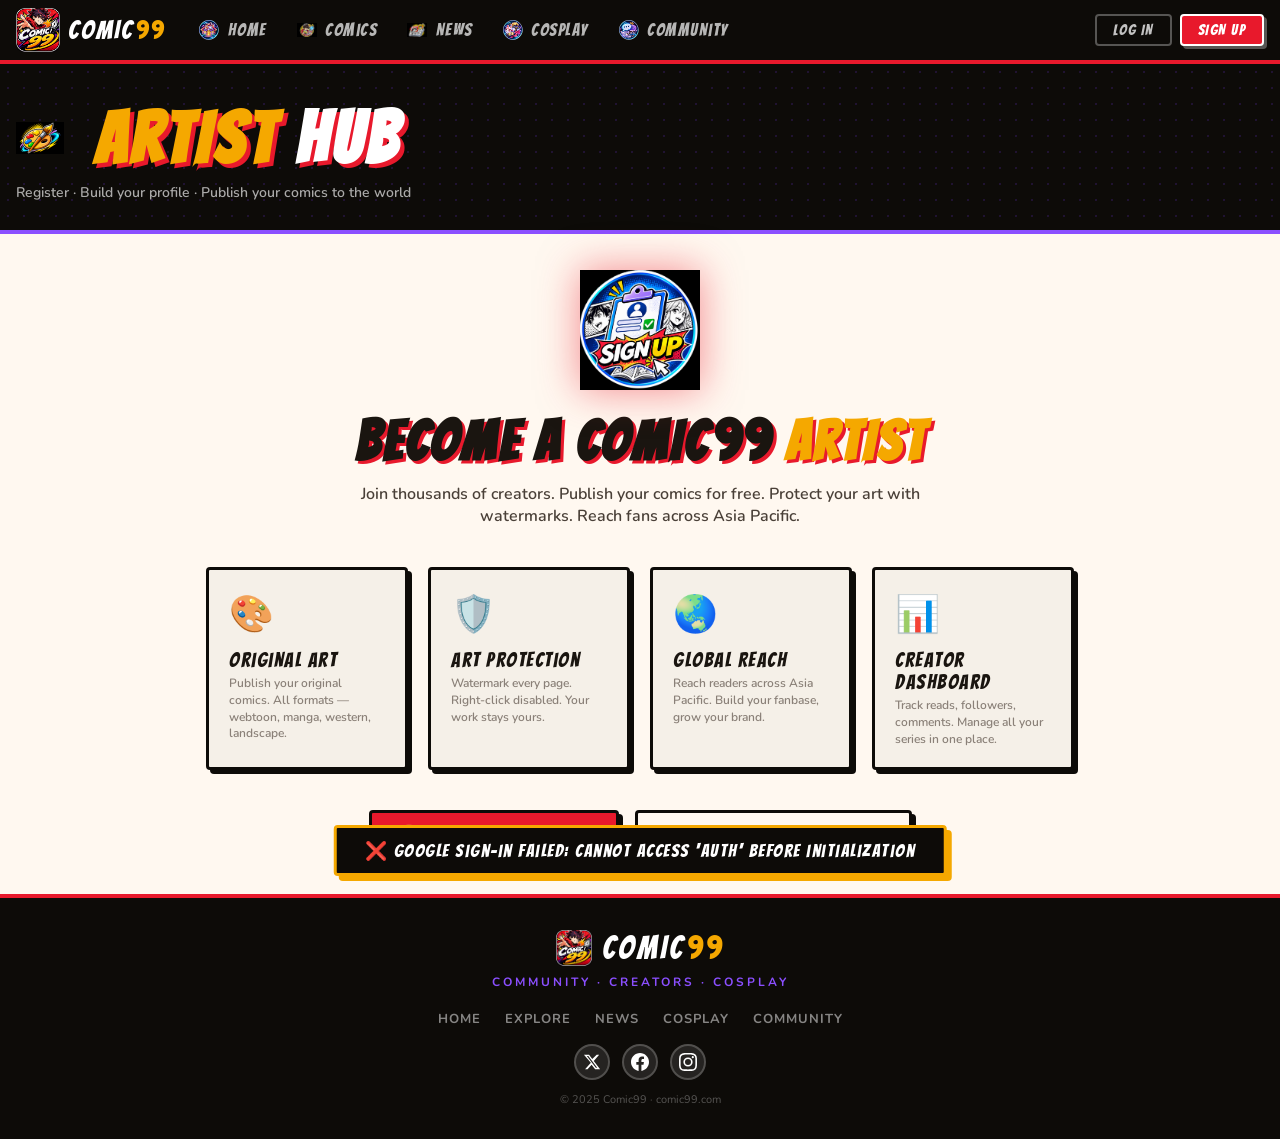
==== commit 4f0a3764: "Add files via upload" ====
--- a/artist.html
+++ b/artist.html
@@ -297,7 +297,7 @@
         <div class="activate-title">ACTIVATE <span>ARTIST</span> ROLE</div>
         <p style="font-size:14px;font-weight:600;color:var(--text2);text-align:center;margin-bottom:16px;">Complete these requirements to unlock your Artist dashboard and start publishing</p>
         <ul class="checklist" id="artistChecklist">
-          <li><span class="check" id="chk1">⬜</span> <div><strong>Verified email</strong><br><span style="color:var(--text3);font-size:12px;">Check your inbox for the verification link</span></div></li>
+          <li><span class="check" id="chk1">⬜</span> <div><strong>Verified email</strong><br><span style="color:var(--text3);font-size:12px;">Check your inbox for the verification link</span><br><button id="resendEmailBtn" style="display:none;margin-top:6px;background:transparent;color:var(--red);border:1px solid var(--red);border-radius:6px;padding:4px 12px;font-size:11px;font-weight:700;cursor:pointer;font-family:inherit;" onclick="resendVerificationEmail()">↺ RESEND EMAIL</button></div></li>
           <li><span class="check" id="chk2">⬜</span> <div><strong>Phone number added</strong><br><span style="color:var(--text3);font-size:12px;">Required for Artist role activation</span><br><button id="addPhoneBtn" style="margin-top:6px;background:var(--purple);color:#fff;border:none;border-radius:6px;padding:4px 12px;font-size:11px;font-weight:700;cursor:pointer;font-family:inherit;" onclick="showPhoneModal()">+ ADD PHONE</button></div></li>
           <li><span class="check" id="chk3">⬜</span> <div><strong>Profile complete</strong><br><span style="color:var(--text3);font-size:12px;">Avatar, display name and bio required</span></div></li>
           <li><span class="check" id="chk4">⬜</span> <div><strong>Agree to Artist Guidelines</strong><br><span style="color:var(--text3);font-size:12px;">Read and accept the content policy below</span></div></li>
@@ -756,6 +756,32 @@
 
 // ---- INIT ----
 window.addEventListener('DOMContentLoaded', () => {
+  // Handle Google redirect result (fires when user returns from Google login page)
+  onGoogleRedirectResult(async (result) => {
+    const user = result.user;
+    let profile = await getProfile(user.uid);
+    if (!profile) {
+      profile = {
+        name: user.displayName || 'Comic99 User',
+        email: user.email,
+        roles: ['nakama'],
+        googleSignIn: true,
+        emailVerified: true,
+        avatarUrl: user.photoURL || '',
+        createdAt: new Date().toISOString()
+      };
+      await saveProfile(user.uid, profile);
+    }
+    currentUser = { uid: user.uid, ...profile };
+    try { localStorage.setItem('c99_user', JSON.stringify(currentUser)); } catch(e){}
+    document.getElementById('authOverlay').style.display = 'none';
+    showDashboard();
+    showToast('✅ Welcome, ' + (currentUser.name || 'Nakama') + '!');
+  }, (err) => {
+    console.error('Google redirect error:', err);
+    showToast('❌ Google sign-in failed: ' + (err.message || 'Unknown error'));
+  });
+
   if(currentUser) showDashboard();
   else showLanding();
   document.getElementById('watermarkSelect').addEventListener('change', function(){
@@ -873,38 +899,13 @@
 }
 async function doGoogleSignIn() {
   try {
-    showToast('⏳ Opening Google sign-in...');
-    const result = await signInWithGoogle();
-    const user = result.user;
-    // Check if profile exists in Firestore
-    let profile = await getProfile(user.uid);
-    if (!profile) {
-      // New user — create default profile
-      profile = {
-        name: user.displayName || 'Comic99 User',
-        email: user.email,
-        roles: ['nakama'],
-        googleSignIn: true,
-        emailVerified: true,
-        avatarUrl: user.photoURL || '',
-        createdAt: new Date().toISOString()
-      };
-      await saveProfile(user.uid, profile);
-    }
-    currentUser = { uid: user.uid, ...profile };
-    try { localStorage.setItem('c99_user', JSON.stringify(currentUser)); } catch(e){}
-    document.getElementById('authOverlay').style.display = 'none';
-    showDashboard();
-    showToast('✅ Welcome, ' + (currentUser.name || 'Nakama') + '!');
+    showToast('⏳ Redirecting to Google sign-in...');
+    await signInWithGoogle(); // triggers redirect — page navigates away to Google
+    // Code below this line does NOT run during redirect.
+    // The result is handled by onGoogleRedirectResult() in DOMContentLoaded above.
   } catch(err) {
     console.error('Google sign-in error:', err);
-    if (err.code === 'auth/popup-closed-by-user') {
-      showToast('⚠️ Sign-in cancelled');
-    } else if (err.code === 'auth/popup-blocked') {
-      showToast('⚠️ Popup blocked — please allow popups for this site');
-    } else {
-      showToast('❌ Google sign-in failed: ' + (err.message || 'Unknown error'));
-    }
+    showToast('❌ Google sign-in failed: ' + (err.message || 'Unknown error'));
   }
 }
 async function doLogin() {
@@ -1035,6 +1036,13 @@
 }
 function closePhoneModal() {
   document.getElementById('phoneModal').style.display = 'none';
+  // Reset reCAPTCHA so it can render fresh next time the modal opens
+  if (window._recaptchaVerifier) {
+    try { window._recaptchaVerifier.clear(); } catch(e) {}
+    window._recaptchaVerifier = null;
+  }
+  const rc = document.getElementById('phone-recaptcha');
+  if (rc) rc.innerHTML = '';
 }
 function backToPhoneStep1() {
   document.getElementById('phoneStep1').style.display = 'block';
@@ -1082,10 +1090,42 @@
   }
 }
 
+// ---- RESEND VERIFICATION EMAIL ----
+let _resendCooldown = false;
+async function resendVerificationEmail() {
+  if (_resendCooldown) { showToast('⏳ Please wait 60 seconds before resending'); return; }
+  const user = firebase.auth().currentUser;
+  if (!user) { showToast('⚠️ Please sign in first'); return; }
+  if (user.emailVerified) { showToast('✅ Your email is already verified!'); return; }
+  try {
+    await user.sendEmailVerification();
+    showToast('📧 Verification email sent! Check your inbox (and spam folder).');
+    // 60-second cooldown to prevent spam
+    _resendCooldown = true;
+    const btn = document.getElementById('resendEmailBtn');
+    if (btn) { btn.textContent = '↺ RESEND EMAIL (60s)'; btn.style.opacity = '0.5'; }
+    setTimeout(() => {
+      _resendCooldown = false;
+      if (btn) { btn.textContent = '↺ RESEND EMAIL'; btn.style.opacity = '1'; }
+    }, 60000);
+  } catch(err) {
+    console.error('Resend verification error:', err);
+    if (err.code === 'auth/too-many-requests') {
+      showToast('⚠️ Too many requests. Please wait a few minutes and try again.');
+    } else {
+      showToast('❌ Failed to resend: ' + (err.message || 'Try again'));
+    }
+  }
+}
+
 // ---- ARTIST ACTIVATE ----
 function updateChecklist() {
   if(!currentUser) return;
-  document.getElementById('chk1').textContent = currentUser.emailVerified ? '✅' : '⬜';
+  const emailOk = currentUser.emailVerified;
+  document.getElementById('chk1').textContent = emailOk ? '✅' : '⬜';
+  // Show resend button only when email not yet verified
+  const resendBtn = document.getElementById('resendEmailBtn');
+  if (resendBtn) resendBtn.style.display = emailOk ? 'none' : 'inline-block';
   document.getElementById('chk2').textContent = currentUser.phone ? '✅' : '⬜';
   document.getElementById('chk3').textContent = currentUser.name ? '✅' : '⬜';
   document.getElementById('chk4').textContent = document.getElementById('guidelinesCheck')?.checked ? '✅' : '⬜';
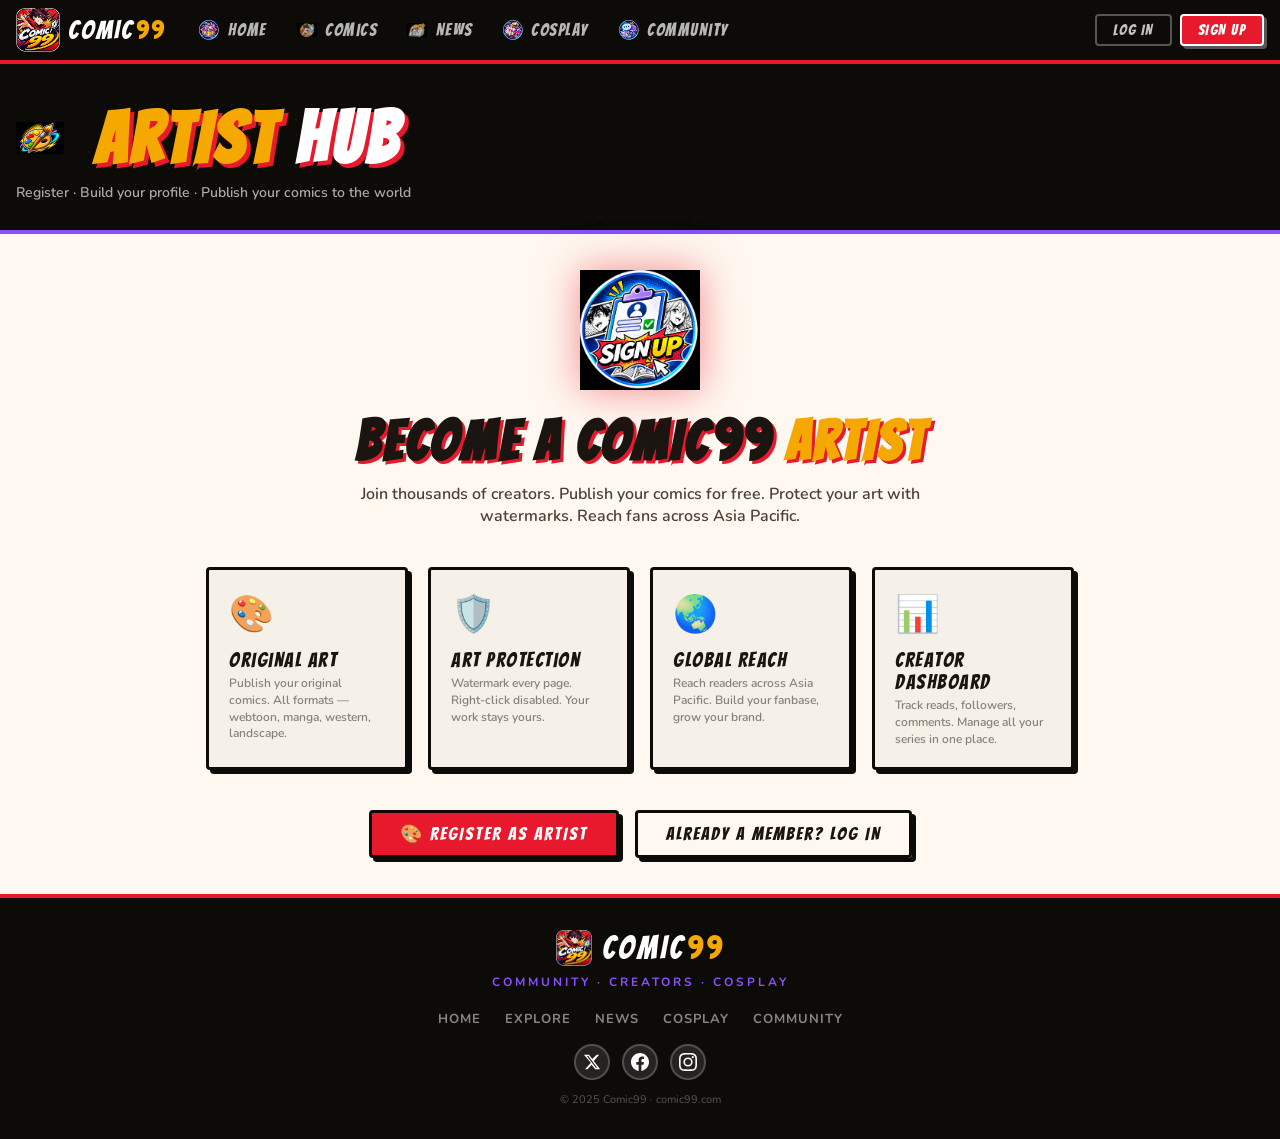
==== commit afd51c15: "Add files via upload" ====
--- a/artist.html
+++ b/artist.html
@@ -782,6 +782,24 @@
     showToast('❌ Google sign-in failed: ' + (err.message || 'Unknown error'));
   });
 
+  // Auto-refresh email verified status when user returns from verification link
+  // Firebase redirects back here with continueUrl — reload auth state to pick up emailVerified=true
+  firebase.auth().onAuthStateChanged(async (firebaseUser) => {
+    if (firebaseUser && currentUser) {
+      // Reload to get fresh emailVerified status from Firebase server
+      await firebaseUser.reload();
+      if (firebaseUser.emailVerified && !currentUser.emailVerified) {
+        currentUser.emailVerified = true;
+        try { localStorage.setItem('c99_user', JSON.stringify(currentUser)); } catch(e){}
+        // Update Firestore
+        await saveProfile(firebaseUser.uid, { emailVerified: true });
+        // Refresh checklist if dashboard is showing
+        if (typeof updateChecklist === 'function') updateChecklist();
+        showToast('✅ Email verified! Your account is now confirmed.');
+      }
+    }
+  });
+
   if(currentUser) showDashboard();
   else showLanding();
   document.getElementById('watermarkSelect').addEventListener('change', function(){
@@ -868,8 +886,12 @@
     showToast('⏳ Creating your account...');
     const result = await firebase.auth().createUserWithEmailAndPassword(email, pass);
     const user = result.user;
-    // Send email verification
-    await user.sendEmailVerification();
+    // Send email verification — continueUrl redirects back to Comic99 after verify
+    const actionCodeSettings = {
+      url: 'https://web3studiotech.github.io/Comic99/artist.html',
+      handleCodeInApp: false
+    };
+    await user.sendEmailVerification(actionCodeSettings);
     // Save profile to Firestore
     const profileData = {
       name, email, phone,
@@ -899,13 +921,36 @@
 }
 async function doGoogleSignIn() {
   try {
-    showToast('⏳ Redirecting to Google sign-in...');
-    await signInWithGoogle(); // triggers redirect — page navigates away to Google
-    // Code below this line does NOT run during redirect.
-    // The result is handled by onGoogleRedirectResult() in DOMContentLoaded above.
+    showToast('⏳ Opening Google sign-in...');
+    const result = await signInWithGoogle();
+    const user = result.user;
+    let profile = await getProfile(user.uid);
+    if (!profile) {
+      profile = {
+        name: user.displayName || 'Comic99 User',
+        email: user.email,
+        roles: ['nakama'],
+        googleSignIn: true,
+        emailVerified: true,
+        avatarUrl: user.photoURL || '',
+        createdAt: new Date().toISOString()
+      };
+      await saveProfile(user.uid, profile);
+    }
+    currentUser = { uid: user.uid, ...profile };
+    try { localStorage.setItem('c99_user', JSON.stringify(currentUser)); } catch(e){}
+    document.getElementById('authOverlay').style.display = 'none';
+    showDashboard();
+    showToast('✅ Welcome, ' + (currentUser.name || 'Nakama') + '!');
   } catch(err) {
     console.error('Google sign-in error:', err);
-    showToast('❌ Google sign-in failed: ' + (err.message || 'Unknown error'));
+    if (err.code === 'auth/popup-closed-by-user' || err.code === 'auth/cancelled-popup-request') {
+      showToast('⚠️ Sign-in cancelled');
+    } else if (err.code === 'auth/popup-blocked') {
+      showToast('⚠️ Popup blocked — please allow popups for this site and try again');
+    } else {
+      showToast('❌ Google sign-in failed: ' + (err.message || 'Unknown error'));
+    }
   }
 }
 async function doLogin() {
@@ -1036,17 +1081,16 @@
 }
 function closePhoneModal() {
   document.getElementById('phoneModal').style.display = 'none';
-  // Reset reCAPTCHA so it can render fresh next time the modal opens
-  if (window._recaptchaVerifier) {
-    try { window._recaptchaVerifier.clear(); } catch(e) {}
-    window._recaptchaVerifier = null;
-  }
-  const rc = document.getElementById('phone-recaptcha');
-  if (rc) rc.innerHTML = '';
+  _resetRecaptcha('phone-recaptcha');
+  window._phoneVerificationId = null;
+  window._confirmationResult = null;
 }
 function backToPhoneStep1() {
   document.getElementById('phoneStep1').style.display = 'block';
   document.getElementById('phoneStep2').style.display = 'none';
+  _resetRecaptcha('phone-recaptcha');
+  window._phoneVerificationId = null;
+  window._confirmationResult = null;
 }
 async function sendPhoneVerification() {
   const phone = document.getElementById('phoneInput').value.trim();
@@ -1098,7 +1142,11 @@
   if (!user) { showToast('⚠️ Please sign in first'); return; }
   if (user.emailVerified) { showToast('✅ Your email is already verified!'); return; }
   try {
-    await user.sendEmailVerification();
+    const actionCodeSettings = {
+      url: 'https://web3studiotech.github.io/Comic99/artist.html',
+      handleCodeInApp: false
+    };
+    await user.sendEmailVerification(actionCodeSettings);
     showToast('📧 Verification email sent! Check your inbox (and spam folder).');
     // 60-second cooldown to prevent spam
     _resendCooldown = true;
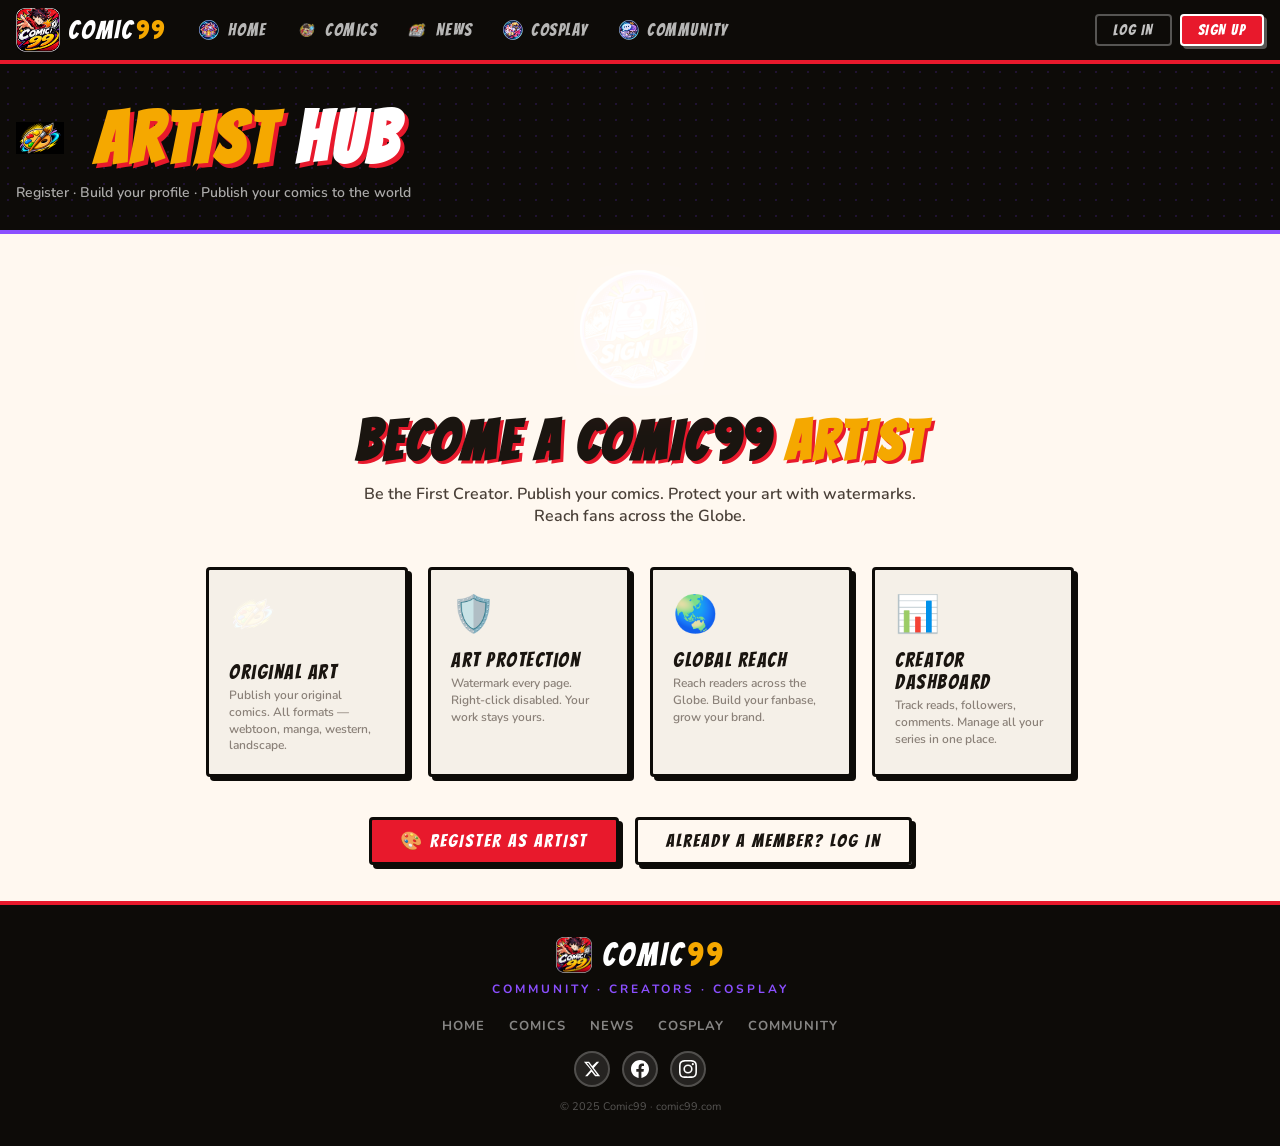
==== commit b073c5ba: "Add files via upload" ====
--- a/artist.html
+++ b/artist.html
@@ -16,18 +16,18 @@
 <meta property="og:site_name" content="Comic99">
 <meta property="og:title" content="Comic Artist Dashboard — Comic99">
 <meta property="og:description" content="Publish original manga, webtoons and fan art. Build your fanbase and track analytics. Free for all comic artists.">
-<meta property="og:image" content="https://web3studiotech.github.io/Comic99/comic99-og.png">
-<meta property="og:url" content="https://web3studiotech.github.io/Comic99/artist.html">
+<meta property="og:image" content="https://comic99.xyz/comic99-og.png">
+<meta property="og:url" content="https://comic99.xyz/artist.html">
 <!-- Twitter Cards -->
 <meta name="twitter:card" content="summary_large_image">
 <meta name="twitter:site" content="@Comic99Official">
 <meta name="twitter:creator" content="@Comic99Official">
 <meta name="twitter:title" content="Comic Artist Dashboard — Comic99">
 <meta name="twitter:description" content="Publish original manga, webtoons and fan art. Build your fanbase and track analytics. Free for all comic artists.">
-<meta name="twitter:image" content="https://web3studiotech.github.io/Comic99/comic99-og.png">
+<meta name="twitter:image" content="https://comic99.xyz/comic99-og.png">
 <!-- Canonical -->
-<link rel="canonical" href="https://web3studiotech.github.io/Comic99/artist.html">
-<script type="application/ld+json">{"@context":"https://schema.org","@type":"WebPage","name":"Comic Artist Dashboard","url":"https://web3studiotech.github.io/Comic99/artist.html","description":"Publish manga and comics, build fanbase, track analytics on Comic99","isPartOf":{"@type":"WebSite","name":"Comic99","url":"https://web3studiotech.github.io/Comic99/"}}</script>
+<link rel="canonical" href="https://comic99.xyz/artist.html">
+<script type="application/ld+json">{"@context":"https://schema.org","@type":"WebPage","name":"Comic Artist Dashboard","url":"https://comic99.xyz/artist.html","description":"Publish manga and comics, build fanbase, track analytics on Comic99","isPartOf":{"@type":"WebSite","name":"Comic99","url":"https://comic99.xyz/"}}</script>
 <!-- SEO_END -->
 <link rel="stylesheet" href="comic99-shared.css">
 <!-- Firebase SDK -->
@@ -215,10 +215,10 @@
   </a>
   <div class="nav-links">
     <a href="index.html" class="nav-link"><img src="HOME.png" alt="Home" style="width:20px;height:20px;vertical-align:middle;margin-right:4px;object-fit:contain;"> Home</a>
-    <a href="explore.html" class="nav-link"><img src="EXPLORE.png" alt="Comics" style="width:20px;height:20px;vertical-align:middle;margin-right:4px;object-fit:contain;"> Comics</a>
-    <a href="news.html" class="nav-link"><img src="NEWS.png" alt="News" style="width:20px;height:20px;vertical-align:middle;margin-right:4px;object-fit:contain;"> News</a>
-    <a href="cosplay.html" class="nav-link"><img src="COSPLAY.png" alt="Cosplay" style="width:20px;height:20px;vertical-align:middle;margin-right:4px;object-fit:contain;"> Cosplay</a>
-    <a href="community.html" class="nav-link"><img src="DISCUSS.png" alt="Community" style="width:20px;height:20px;vertical-align:middle;margin-right:4px;object-fit:contain;"> Community</a>
+    <a href="explore.html" class="nav-link"><img src="EXPLORE.png" alt="Comics" style="width:20px;height:20px;vertical-align:middle;margin-right:4px;object-fit:contain;mix-blend-mode:screen;"> Comics</a>
+    <a href="news.html" class="nav-link"><img src="NEWS.png" alt="News" style="width:20px;height:20px;vertical-align:middle;margin-right:4px;object-fit:contain;mix-blend-mode:screen;"> News</a>
+    <a href="cosplay.html" class="nav-link"><img src="COSPLAY.png" alt="Cosplay" style="width:20px;height:20px;vertical-align:middle;margin-right:4px;object-fit:contain;mix-blend-mode:screen;"> Cosplay</a>
+    <a href="community.html" class="nav-link"><img src="DISCUSS.png" alt="Community" style="width:20px;height:20px;vertical-align:middle;margin-right:4px;object-fit:contain;mix-blend-mode:screen;"> Community</a>
   </div>
   <div class="nav-auth">
     <a href="#" class="nav-login" onclick="showAuth('login');return false;">LOG IN</a>
@@ -237,29 +237,29 @@
 <div id="landingView">
   <div class="section" style="max-width:900px;">
     <div style="text-align:center;margin-bottom:40px;">
-      <img src="SIGNUP.png" alt="Sign Up" style="width:120px;height:120px;object-fit:contain;margin-bottom:16px;filter:drop-shadow(0 0 20px rgba(232,25,44,0.5));">
+      <img src="SIGNUP.png" alt="Sign Up" style="width:120px;height:120px;object-fit:contain;margin-bottom:16px;filter:drop-shadow(0 0 20px rgba(232,25,44,0.5));mix-blend-mode:screen;">
       <h2 style="font-family:'Bangers',cursive;font-size:clamp(32px,6vw,56px);letter-spacing:3px;color:var(--text);text-shadow:3px 3px 0 var(--red);margin-bottom:12px;">BECOME A COMIC99 <span style="color:var(--gold);">ARTIST</span></h2>
-      <p style="font-size:16px;font-weight:600;color:var(--text2);max-width:560px;margin:0 auto;">Join thousands of creators. Publish your comics for free. Protect your art with watermarks. Reach fans across Asia Pacific.</p>
+      <p style="font-size:16px;font-weight:600;color:var(--text2);max-width:560px;margin:0 auto;">Be the First Creator. Publish your comics. Protect your art with watermarks. Reach fans across the Globe.</p>
     </div>
 
     <div style="display:grid;grid-template-columns:repeat(auto-fit,minmax(200px,1fr));gap:20px;margin-bottom:40px;">
       <div class="dash-card" style="cursor:default;">
-        <div class="dash-card-icon">🎨</div>
+        <div class="dash-card-icon"><img src="ART.png" alt="Original Art" style="width:48px;height:48px;object-fit:contain;mix-blend-mode:screen;"></div>
         <div class="dash-card-title">Original Art</div>
         <div class="dash-card-desc">Publish your original comics. All formats — webtoon, manga, western, landscape.</div>
       </div>
       <div class="dash-card" style="cursor:default;">
-        <div class="dash-card-icon">🛡️</div>
+        <div class="dash-card-icon"><img src="PROTECT.png" alt="Art Protection" style="width:48px;height:48px;object-fit:contain;mix-blend-mode:screen;" onerror="this.outerHTML='🛡️'"></div>
         <div class="dash-card-title">Art Protection</div>
         <div class="dash-card-desc">Watermark every page. Right-click disabled. Your work stays yours.</div>
       </div>
       <div class="dash-card" style="cursor:default;">
-        <div class="dash-card-icon">🌏</div>
+        <div class="dash-card-icon"><img src="GLOBE.png" alt="Global Reach" style="width:48px;height:48px;object-fit:contain;mix-blend-mode:screen;" onerror="this.outerHTML='🌏'"></div>
         <div class="dash-card-title">Global Reach</div>
-        <div class="dash-card-desc">Reach readers across Asia Pacific. Build your fanbase, grow your brand.</div>
+        <div class="dash-card-desc">Reach readers across the Globe. Build your fanbase, grow your brand.</div>
       </div>
       <div class="dash-card" style="cursor:default;">
-        <div class="dash-card-icon">📊</div>
+        <div class="dash-card-icon"><img src="DASHBOARD.png" alt="Creator Dashboard" style="width:48px;height:48px;object-fit:contain;mix-blend-mode:screen;" onerror="this.outerHTML='📊'"></div>
         <div class="dash-card-title">Creator Dashboard</div>
         <div class="dash-card-desc">Track reads, followers, comments. Manage all your series in one place.</div>
       </div>
@@ -321,7 +321,7 @@
 
     <!-- ROLE ILLUSTRATION -->
     <div style="text-align:center;margin-bottom:24px;">
-      <img src="ROLE.png" alt="Your Role" style="max-width:280px;width:100%;object-fit:contain;filter:drop-shadow(0 0 16px rgba(107,47,217,0.4));">
+      <img src="ROLE.png" alt="Your Role" style="max-width:280px;width:100%;object-fit:contain;filter:drop-shadow(0 0 16px rgba(107,47,217,0.4));mix-blend-mode:screen;">
     </div>
 
     <!-- ARTIST DASHBOARD CARDS -->
@@ -704,7 +704,7 @@
   <div class="footer-logo"><img src="comic99-logo.png" alt="Comic99"><span class="footer-logo-text">COMIC<span>99</span></span></div>
   <div class="footer-tagline">Community · Creators · Cosplay</div>
   <div class="footer-links">
-    <a href="index.html">Home</a><a href="explore.html">Explore</a><a href="news.html">News</a>
+    <a href="index.html">Home</a><a href="explore.html">Comics</a><a href="news.html">News</a>
     <a href="cosplay.html">Cosplay</a><a href="community.html">Community</a>
   </div>
   <div class="footer-social">
@@ -805,6 +805,19 @@
   document.getElementById('watermarkSelect').addEventListener('change', function(){
     document.getElementById('customWatermarkGroup').style.display = this.value === 'custom' ? 'block' : 'none';
   });
+
+  // ---- CLOSE AUTH MODAL ON ESC OR BACKDROP CLICK ----
+  document.addEventListener('keydown', function(e) {
+    if (e.key === 'Escape') {
+      const overlay = document.getElementById('authOverlay');
+      if (overlay && overlay.style.display !== 'none') {
+        overlay.style.display = 'none';
+      }
+    }
+  });
+  document.getElementById('authOverlay').addEventListener('click', function(e) {
+    if (e.target === this) this.style.display = 'none';
+  });
 });
 
 function showLanding() {
@@ -888,7 +901,7 @@
     const user = result.user;
     // Send email verification — continueUrl redirects back to Comic99 after verify
     const actionCodeSettings = {
-      url: 'https://web3studiotech.github.io/Comic99/artist.html',
+      url: 'https://comic99.xyz/artist.html',
       handleCodeInApp: false
     };
     await user.sendEmailVerification(actionCodeSettings);
@@ -1143,7 +1156,7 @@
   if (user.emailVerified) { showToast('✅ Your email is already verified!'); return; }
   try {
     const actionCodeSettings = {
-      url: 'https://web3studiotech.github.io/Comic99/artist.html',
+      url: 'https://comic99.xyz/artist.html',
       handleCodeInApp: false
     };
     await user.sendEmailVerification(actionCodeSettings);
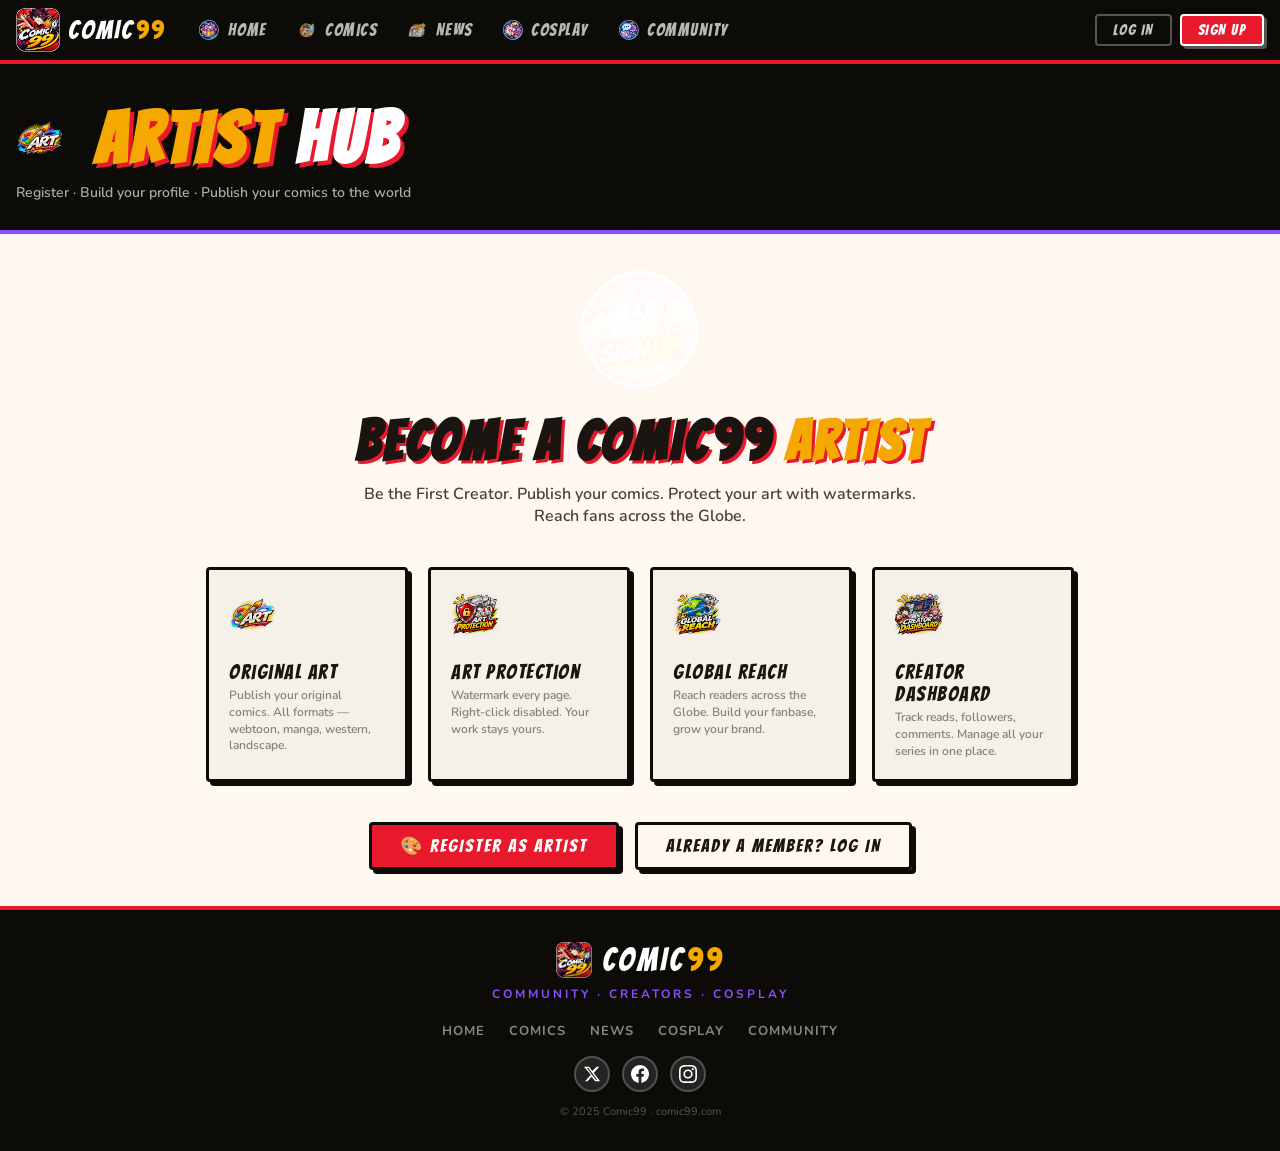
==== commit 98d2ce33: "Add files via upload" ====
--- a/artist.html
+++ b/artist.html
@@ -1,1373 +1,1373 @@
-<!DOCTYPE html>
-<html lang="en">
-<head>
-<meta charset="UTF-8">
-<meta name="viewport" content="width=device-width, initial-scale=1.0, viewport-fit=cover">
-<title>Comic Artist Dashboard — Comic99 | Publish Your Manga & Webtoon</title>
-<link rel="icon" type="image/png" href="comic99-logo.png">
-<!-- SEO_START -->
-<meta name="description" content="Become a comic artist on Comic99. Publish original manga, webtoons and fan art. Build your Nakama fanbase, track analytics, and monetize your art. Free creator account for all artists.">
-<meta name="keywords" content="comic creator, manga artist, publish manga, webtoon creator, comic artist platform, digital artist, publish comics online, art portfolio, manga creator, anime artist, original manga, webcomic publisher">
-<meta name="robots" content="index, follow">
-<meta name="author" content="Comic99">
-<meta name="theme-color" content="#E8192C">
-<!-- Open Graph -->
-<meta property="og:type" content="website">
-<meta property="og:site_name" content="Comic99">
-<meta property="og:title" content="Comic Artist Dashboard — Comic99">
-<meta property="og:description" content="Publish original manga, webtoons and fan art. Build your fanbase and track analytics. Free for all comic artists.">
-<meta property="og:image" content="https://comic99.xyz/comic99-og.png">
-<meta property="og:url" content="https://comic99.xyz/artist.html">
-<!-- Twitter Cards -->
-<meta name="twitter:card" content="summary_large_image">
-<meta name="twitter:site" content="@Comic99Official">
-<meta name="twitter:creator" content="@Comic99Official">
-<meta name="twitter:title" content="Comic Artist Dashboard — Comic99">
-<meta name="twitter:description" content="Publish original manga, webtoons and fan art. Build your fanbase and track analytics. Free for all comic artists.">
-<meta name="twitter:image" content="https://comic99.xyz/comic99-og.png">
-<!-- Canonical -->
-<link rel="canonical" href="https://comic99.xyz/artist.html">
-<script type="application/ld+json">{"@context":"https://schema.org","@type":"WebPage","name":"Comic Artist Dashboard","url":"https://comic99.xyz/artist.html","description":"Publish manga and comics, build fanbase, track analytics on Comic99","isPartOf":{"@type":"WebSite","name":"Comic99","url":"https://comic99.xyz/"}}</script>
-<!-- SEO_END -->
-<link rel="stylesheet" href="comic99-shared.css">
-<!-- Firebase SDK -->
-<script src="https://www.gstatic.com/firebasejs/10.12.0/firebase-app-compat.js"></script>
-<script src="https://www.gstatic.com/firebasejs/10.12.0/firebase-auth-compat.js"></script>
-<script src="https://www.gstatic.com/firebasejs/10.12.0/firebase-firestore-compat.js"></script>
-<script src="https://www.gstatic.com/firebasejs/10.12.0/firebase-storage-compat.js"></script>
-<script src="db-service.js"></script>
-<style>
-/* ---- AUTH MODAL ---- */
-.auth-overlay {
-  position: fixed; inset: 0;
-  background: rgba(13,11,8,0.92);
-  z-index: 300;
-  display: flex; align-items: center; justify-content: center;
-  padding: 16px;
-}
-.auth-box {
-  background: var(--panel);
-  border: 4px solid var(--ink);
-  box-shadow: 8px 8px 0 var(--ink);
-  border-radius: var(--radius-lg);
-  width: 100%; max-width: 440px;
-  overflow: hidden;
-}
-.auth-header {
-  background: var(--ink);
-  padding: 20px 24px;
-  display: flex; align-items: center; gap: 12px;
-}
-.auth-logo { height: 40px; width: 40px; object-fit: contain; border-radius: 6px; }
-.auth-title { font-family:'Bangers',cursive; font-size:24px; letter-spacing:2px; color:var(--white); }
-.auth-title span { color: var(--gold); }
-.auth-body { padding: 24px; }
-.auth-tabs { display:flex; gap:0; margin-bottom:20px; border:3px solid var(--ink); border-radius:var(--radius); overflow:hidden; }
-.auth-tab {
-  flex:1; font-family:'Bangers',cursive; font-size:16px; letter-spacing:1.5px;
-  padding:10px; border:none; background:var(--panel2); color:var(--text3);
-  cursor:pointer; transition:background 0.15s, color 0.15s;
-}
-.auth-tab.active { background:var(--red); color:var(--white); }
-.auth-step { display:none; }
-.auth-step.active { display:block; }
-.auth-divider { display:flex; align-items:center; gap:12px; margin:16px 0; }
-.auth-divider span { font-size:12px; font-weight:700; color:var(--text3); letter-spacing:1px; text-transform:uppercase; }
-.auth-divider::before, .auth-divider::after { content:''; flex:1; height:2px; background:var(--panel2); }
-.google-btn {
-  width:100%; padding:12px; border:3px solid var(--ink);
-  border-radius:var(--radius); background:var(--white); color:var(--ink);
-  font-family:'Bangers',cursive; font-size:17px; letter-spacing:2px;
-  cursor:pointer; display:flex; align-items:center; justify-content:center; gap:10px;
-  box-shadow:4px 4px 0 var(--ink); transition:transform 0.1s, box-shadow 0.1s;
-  text-decoration:none;
-}
-.google-btn:hover { transform:translate(-2px,-2px); box-shadow:6px 6px 0 var(--ink); }
-.phone-hint {
-  background:linear-gradient(135deg,var(--gold),var(--gold-dark));
-  border:3px solid var(--ink); border-radius:var(--radius);
-  padding:12px 14px; margin-top:12px;
-  display:flex; align-items:flex-start; gap:10px;
-}
-.phone-hint-icon { font-size:24px; flex-shrink:0; }
-.phone-hint-text { font-size:12px; font-weight:700; color:var(--ink); line-height:1.5; }
-.phone-hint-text strong { font-size:13px; display:block; margin-bottom:2px; }
-
-/* ---- ROLE SELECTOR ---- */
-.role-cards { display:grid; grid-template-columns:1fr 1fr 1fr; gap:10px; margin-bottom:16px; }
-@media (max-width:500px) { .role-cards { grid-template-columns:1fr; } }
-.role-card {
-  border:3px solid var(--ink); border-radius:var(--radius);
-  padding:14px 10px; text-align:center; cursor:pointer;
-  background:var(--panel2); box-shadow:3px 3px 0 var(--ink);
-  transition:transform 0.1s, box-shadow 0.1s, background 0.1s;
-}
-.role-card:hover { transform:translate(-2px,-2px); box-shadow:5px 5px 0 var(--ink); }
-.role-card.selected { background:var(--purple); color:var(--white); border-color:var(--purple-dark); }
-.role-card.selected .role-desc { color:rgba(255,255,255,0.75); }
-.role-icon { font-size:28px; margin-bottom:6px; }
-.role-name { font-family:'Bangers',cursive; font-size:16px; letter-spacing:1.5px; }
-.role-desc { font-size:10px; font-weight:700; color:var(--text3); letter-spacing:0.5px; margin-top:3px; }
-
-/* ---- DASHBOARD ---- */
-.dashboard-wrap { max-width:1100px; margin:0 auto; padding:32px max(16px,env(safe-area-inset-left,0px)); }
-.dash-welcome {
-  background:var(--ink);
-  border:3px solid var(--ink); border-radius:var(--radius-lg);
-  box-shadow:6px 6px 0 var(--ink);
-  padding:24px 28px; margin-bottom:28px;
-  display:flex; align-items:center; gap:20px;
-  overflow:hidden; position:relative;
-}
-.dash-welcome::before {
-  content:''; position:absolute; inset:0;
-  background:radial-gradient(ellipse 60% 100% at 90% 50%,rgba(107,47,217,0.3),transparent);
-}
-.dash-ava {
-  width:72px; height:72px; border-radius:50%;
-  border:4px solid var(--gold);
-  background:linear-gradient(135deg,var(--red),var(--purple));
-  display:flex; align-items:center; justify-content:center;
-  font-size:30px; flex-shrink:0; position:relative;
-  box-shadow:4px 4px 0 rgba(0,0,0,0.4);
-}
-.dash-info { flex:1; position:relative; }
-.dash-name { font-family:'Bangers',cursive; font-size:28px; letter-spacing:2px; color:var(--white); }
-.dash-role { font-family:'Bangers',cursive; font-size:14px; letter-spacing:2px; color:var(--gold); }
-.dash-stats { display:flex; gap:24px; margin-top:8px; flex-wrap:wrap; }
-.dash-stat { text-align:center; }
-.dash-stat-num { font-family:'Bangers',cursive; font-size:22px; color:var(--white); letter-spacing:1px; }
-.dash-stat-label { font-size:10px; font-weight:700; color:rgba(255,255,255,0.5); text-transform:uppercase; letter-spacing:1px; }
-
-.dash-grid { display:grid; grid-template-columns:repeat(auto-fit,minmax(200px,1fr)); gap:20px; margin-bottom:28px; }
-.dash-card {
-  background:var(--panel); border:3px solid var(--ink);
-  box-shadow:4px 4px 0 var(--ink); border-radius:var(--radius);
-  padding:20px; cursor:pointer;
-  transition:transform 0.1s, box-shadow 0.1s;
-}
-.dash-card:hover { transform:translate(-2px,-2px); box-shadow:6px 6px 0 var(--ink); }
-.dash-card-icon { font-size:36px; margin-bottom:10px; }
-.dash-card-title { font-family:'Bangers',cursive; font-size:20px; letter-spacing:1.5px; margin-bottom:4px; }
-.dash-card-desc { font-size:12px; font-weight:600; color:var(--text3); line-height:1.4; }
-
-/* UPLOAD STEPS */
-.upload-panel {
-  background:var(--panel); border:3px solid var(--ink);
-  box-shadow:5px 5px 0 var(--ink); border-radius:var(--radius-lg);
-  overflow:hidden; display:none;
-}
-.upload-panel.open { display:block; }
-.upload-panel-header {
-  background:var(--ink); padding:16px 20px;
-  display:flex; align-items:center; justify-content:space-between;
-}
-.upload-panel-title { font-family:'Bangers',cursive; font-size:22px; letter-spacing:2px; color:var(--gold); }
-.upload-panel-close { font-family:'Bangers',cursive; font-size:16px; color:rgba(255,255,255,0.6); background:none; border:none; cursor:pointer; padding:4px 8px; }
-.upload-panel-close:hover { color:var(--white); }
-.upload-steps { display:flex; padding:16px 20px; gap:8px; overflow-x:auto; border-bottom:3px solid var(--ink); }
-.upload-step-pill {
-  font-family:'Bangers',cursive; font-size:13px; letter-spacing:1px;
-  padding:5px 14px; border-radius:20px; border:2px solid var(--ink);
-  white-space:nowrap; color:var(--text3); background:var(--panel2);
-}
-.upload-step-pill.active { background:var(--red); color:var(--white); border-color:var(--red-dark); }
-.upload-step-pill.done { background:var(--gold); color:var(--ink); }
-.upload-body { padding:20px; }
-
-/* ARTIST ACTIVATE */
-.activate-box {
-  background:var(--panel); border:3px solid var(--ink);
-  box-shadow:5px 5px 0 var(--ink); border-radius:var(--radius-lg);
-  padding:28px; max-width:600px; margin:32px auto;
-}
-.activate-title { font-family:'Bangers',cursive; font-size:28px; letter-spacing:2px; color:var(--text); margin-bottom:16px; text-align:center; }
-.activate-title span { color:var(--red); }
-.checklist { list-style:none; margin:16px 0; display:flex; flex-direction:column; gap:8px; }
-.checklist li {
-  display:flex; align-items:flex-start; gap:10px;
-  font-size:14px; font-weight:600; color:var(--text2);
-  background:var(--panel2); border:2px solid var(--ink); border-radius:var(--radius);
-  padding:10px 14px;
-}
-.checklist li .check { font-size:16px; flex-shrink:0; }
-.guidelines-box {
-  background:rgba(107,47,217,0.08); border:2px solid var(--purple);
-  border-radius:var(--radius); padding:14px; margin:16px 0;
-  font-size:13px; font-weight:600; color:var(--text2); line-height:1.6;
-}
-.guidelines-box strong { color:var(--purple); display:block; margin-bottom:6px; font-family:'Bangers',cursive; font-size:16px; letter-spacing:1px; }
-@keyframes legendaryGlow {
-  0%, 100% { opacity: 1; text-shadow: 0 0 8px rgba(245,168,0,0.6); }
-  50% { opacity: 0.75; text-shadow: 0 0 20px rgba(245,168,0,0.9), 0 0 40px rgba(245,168,0,0.4); }
-}
-.footer-social { display:flex; gap:12px; justify-content:center; margin-bottom:12px; }
-.footer-social-btn { display:flex; align-items:center; justify-content:center; width:36px; height:36px; border-radius:50%; background:rgba(255,255,255,0.1); color:var(--white,#fff); border:2px solid rgba(255,255,255,0.2); transition:background 0.2s,transform 0.2s; text-decoration:none; }
-.footer-social-btn:hover { background:var(--red,#E8192C); border-color:var(--red,#E8192C); transform:translateY(-2px); }
-</style>
-</head>
-<body>
-
-<nav class="c99-nav">
-  <a href="index.html" class="nav-logo">
-    <img src="comic99-logo.png" alt="Comic99">
-    <span class="nav-logo-text">COMIC<span>99</span></span>
-  </a>
-  <div class="nav-links">
-    <a href="index.html" class="nav-link"><img src="HOME.png" alt="Home" style="width:20px;height:20px;vertical-align:middle;margin-right:4px;object-fit:contain;"> Home</a>
-    <a href="explore.html" class="nav-link"><img src="EXPLORE.png" alt="Comics" style="width:20px;height:20px;vertical-align:middle;margin-right:4px;object-fit:contain;mix-blend-mode:screen;"> Comics</a>
-    <a href="news.html" class="nav-link"><img src="NEWS.png" alt="News" style="width:20px;height:20px;vertical-align:middle;margin-right:4px;object-fit:contain;mix-blend-mode:screen;"> News</a>
-    <a href="cosplay.html" class="nav-link"><img src="COSPLAY.png" alt="Cosplay" style="width:20px;height:20px;vertical-align:middle;margin-right:4px;object-fit:contain;mix-blend-mode:screen;"> Cosplay</a>
-    <a href="community.html" class="nav-link"><img src="DISCUSS.png" alt="Community" style="width:20px;height:20px;vertical-align:middle;margin-right:4px;object-fit:contain;mix-blend-mode:screen;"> Community</a>
-  </div>
-  <div class="nav-auth">
-    <a href="#" class="nav-login" onclick="showAuth('login');return false;">LOG IN</a>
-    <a href="#" class="nav-cta" onclick="showAuth('register');return false;">SIGN UP</a>
-  </div>
-</nav>
-
-<!-- PAGE HERO -->
-<div class="page-hero" style="border-bottom-color:var(--purple2);">
-  <div class="page-hero-bg" style="background-image:radial-gradient(circle,rgba(107,47,217,0.2) 1.5px,transparent 1.5px);"></div>
-  <h1><img src="ART.png" alt="Artist" style="width:48px;height:48px;vertical-align:middle;margin-right:12px;object-fit:contain;"> <span>ARTIST</span> HUB</h1>
-  <p>Register · Build your profile · Publish your comics to the world</p>
-</div>
-
-<!-- LANDING (shown when logged out) -->
-<div id="landingView">
-  <div class="section" style="max-width:900px;">
-    <div style="text-align:center;margin-bottom:40px;">
-      <img src="SIGNUP.png" alt="Sign Up" style="width:120px;height:120px;object-fit:contain;margin-bottom:16px;filter:drop-shadow(0 0 20px rgba(232,25,44,0.5));mix-blend-mode:screen;">
-      <h2 style="font-family:'Bangers',cursive;font-size:clamp(32px,6vw,56px);letter-spacing:3px;color:var(--text);text-shadow:3px 3px 0 var(--red);margin-bottom:12px;">BECOME A COMIC99 <span style="color:var(--gold);">ARTIST</span></h2>
-      <p style="font-size:16px;font-weight:600;color:var(--text2);max-width:560px;margin:0 auto;">Be the First Creator. Publish your comics. Protect your art with watermarks. Reach fans across the Globe.</p>
-    </div>
-
-    <div style="display:grid;grid-template-columns:repeat(auto-fit,minmax(200px,1fr));gap:20px;margin-bottom:40px;">
-      <div class="dash-card" style="cursor:default;">
-        <div class="dash-card-icon"><img src="ART.png" alt="Original Art" style="width:48px;height:48px;object-fit:contain;mix-blend-mode:screen;"></div>
-        <div class="dash-card-title">Original Art</div>
-        <div class="dash-card-desc">Publish your original comics. All formats — webtoon, manga, western, landscape.</div>
-      </div>
-      <div class="dash-card" style="cursor:default;">
-        <div class="dash-card-icon"><img src="PROTECT.png" alt="Art Protection" style="width:48px;height:48px;object-fit:contain;mix-blend-mode:screen;" onerror="this.outerHTML='🛡️'"></div>
-        <div class="dash-card-title">Art Protection</div>
-        <div class="dash-card-desc">Watermark every page. Right-click disabled. Your work stays yours.</div>
-      </div>
-      <div class="dash-card" style="cursor:default;">
-        <div class="dash-card-icon"><img src="GLOBE.png" alt="Global Reach" style="width:48px;height:48px;object-fit:contain;mix-blend-mode:screen;" onerror="this.outerHTML='🌏'"></div>
-        <div class="dash-card-title">Global Reach</div>
-        <div class="dash-card-desc">Reach readers across the Globe. Build your fanbase, grow your brand.</div>
-      </div>
-      <div class="dash-card" style="cursor:default;">
-        <div class="dash-card-icon"><img src="DASHBOARD.png" alt="Creator Dashboard" style="width:48px;height:48px;object-fit:contain;mix-blend-mode:screen;" onerror="this.outerHTML='📊'"></div>
-        <div class="dash-card-title">Creator Dashboard</div>
-        <div class="dash-card-desc">Track reads, followers, comments. Manage all your series in one place.</div>
-      </div>
-    </div>
-
-    <div style="text-align:center;display:flex;gap:16px;justify-content:center;flex-wrap:wrap;">
-      <button class="btn btn-red" onclick="showAuth('register')">🎨 REGISTER AS ARTIST</button>
-      <button class="btn btn-outline" onclick="showAuth('login')">Already a member? LOG IN</button>
-    </div>
-  </div>
-</div>
-
-<!-- DASHBOARD (shown when logged in) -->
-<div id="dashboardView" style="display:none;">
-  <div class="dashboard-wrap">
-    <div class="dash-welcome">
-      <div class="dash-ava" id="dashAva"><img src="ART.png" alt="Artist" style="width:100%;height:100%;object-fit:contain;border-radius:50%;"></div>
-      <div class="dash-info">
-        <div class="dash-name" id="dashName">ARTIST NAME</div>
-        <div class="dash-role" id="dashRoleLabel">🎌 NAKAMA · ARTIST</div>
-        <div id="legendaryMsg" style="font-family:'Bangers',cursive;font-size:16px;letter-spacing:2px;color:var(--gold);margin-top:6px;animation:legendaryGlow 2s ease-in-out infinite;text-shadow:0 0 8px rgba(245,168,0,0.6);"></div>
-        <div class="dash-stats">
-          <div class="dash-stat"><div class="dash-stat-num">0</div><div class="dash-stat-label">Comics</div></div>
-          <div class="dash-stat"><div class="dash-stat-num">0</div><div class="dash-stat-label">Chapters</div></div>
-          <div class="dash-stat"><div class="dash-stat-num">0</div><div class="dash-stat-label">Reads</div></div>
-          <div class="dash-stat"><div class="dash-stat-num">0</div><div class="dash-stat-label">Followers</div></div>
-        </div>
-      </div>
-      <button class="btn btn-outline btn-sm" style="color:var(--white);border-color:rgba(255,255,255,0.3);position:relative;" onclick="doLogout()">LOG OUT</button>
-    </div>
-
-    <!-- ROLE ACTIVATION (shown if not artist yet) -->
-    <div id="artistActivateBox" style="display:none;">
-      <div class="activate-box">
-        <div class="activate-title">ACTIVATE <span>ARTIST</span> ROLE</div>
-        <p style="font-size:14px;font-weight:600;color:var(--text2);text-align:center;margin-bottom:16px;">Complete these requirements to unlock your Artist dashboard and start publishing</p>
-        <ul class="checklist" id="artistChecklist">
-          <li><span class="check" id="chk1">⬜</span> <div><strong>Verified email</strong><br><span style="color:var(--text3);font-size:12px;">Check your inbox for the verification link</span><br><button id="resendEmailBtn" style="display:none;margin-top:6px;background:transparent;color:var(--red);border:1px solid var(--red);border-radius:6px;padding:4px 12px;font-size:11px;font-weight:700;cursor:pointer;font-family:inherit;" onclick="resendVerificationEmail()">↺ RESEND EMAIL</button></div></li>
-          <li><span class="check" id="chk2">⬜</span> <div><strong>Phone number added</strong><br><span style="color:var(--text3);font-size:12px;">Required for Artist role activation</span><br><button id="addPhoneBtn" style="margin-top:6px;background:var(--purple);color:#fff;border:none;border-radius:6px;padding:4px 12px;font-size:11px;font-weight:700;cursor:pointer;font-family:inherit;" onclick="showPhoneModal()">+ ADD PHONE</button></div></li>
-          <li><span class="check" id="chk3">⬜</span> <div><strong>Profile complete</strong><br><span style="color:var(--text3);font-size:12px;">Avatar, display name and bio required</span></div></li>
-          <li><span class="check" id="chk4">⬜</span> <div><strong>Agree to Artist Guidelines</strong><br><span style="color:var(--text3);font-size:12px;">Read and accept the content policy below</span></div></li>
-        </ul>
-        <div class="guidelines-box">
-          <strong>🎨 ARTIST COMMUNITY GUIDELINES</strong>
-          ✅ Original work only — comics and art you created yourself<br>
-          ✅ Fan art allowed but must be clearly tagged as "Fan Art"<br>
-          ✅ AI-assisted art allowed but must be tagged "AI-Assisted"<br>
-          ✅ No copyright infringement — do not copy others' original work<br>
-          ✅ Comic99 reserves the right to remove content that violates originality standards<br>
-          ✅ Repeat violations will result in Artist role suspension
-        </div>
-        <label style="display:flex;align-items:flex-start;gap:10px;font-size:13px;font-weight:700;color:var(--text2);cursor:pointer;margin-bottom:16px;">
-          <input type="checkbox" id="guidelinesCheck" onchange="checkArtistRequirements()" style="margin-top:3px;width:18px;height:18px;accent-color:var(--purple);">
-          I have read and agree to the Artist Community Guidelines
-        </label>
-        <button class="btn btn-purple" style="width:100%;" onclick="activateArtist()">🎨 ACTIVATE ARTIST ROLE</button>
-      </div>
-    </div>
-
-    <!-- ROLE ILLUSTRATION -->
-    <div style="text-align:center;margin-bottom:24px;">
-      <img src="ROLE.png" alt="Your Role" style="max-width:280px;width:100%;object-fit:contain;filter:drop-shadow(0 0 16px rgba(107,47,217,0.4));mix-blend-mode:screen;">
-    </div>
-
-    <!-- ARTIST DASHBOARD CARDS -->
-    <div id="artistDashCards" style="display:none;">
-      <div class="dash-grid">
-        <div class="dash-card" onclick="toggleUpload()">
-          <div class="dash-card-icon">📤</div>
-          <div class="dash-card-title">UPLOAD COMIC</div>
-          <div class="dash-card-desc">Upload a new series or add chapters to existing ones.</div>
-        </div>
-        <div class="dash-card" onclick="openMyComics()">
-          <div class="dash-card-icon">📚</div>
-          <div class="dash-card-title">MY COMICS</div>
-          <div class="dash-card-desc">Manage all your published series, edit chapters, check stats.</div>
-        </div>
-        <div class="dash-card" onclick="showToast('🛡️ Art Protection settings coming soon!')">
-          <div class="dash-card-icon">🛡️</div>
-          <div class="dash-card-title">ART PROTECTION</div>
-          <div class="dash-card-desc">Set watermark preferences. Upload your custom watermark logo.</div>
-        </div>
-        <div class="dash-card" onclick="openAnalytics()">
-          <div class="dash-card-icon">📊</div>
-          <div class="dash-card-title">ANALYTICS</div>
-          <div class="dash-card-desc">Reads, followers, comments. Track your growth over time.</div>
-        </div>
-        <div class="dash-card" onclick="openEditArtistProfile()">
-          <div class="dash-card-icon">👤</div>
-          <div class="dash-card-title">EDIT PROFILE</div>
-          <div class="dash-card-desc">Update your bio, avatar, links and artist display name.</div>
-        </div>
-        <div class="dash-card" onclick="showToast('⚙️ Settings — coming soon!')">
-          <div class="dash-card-icon">⚙️</div>
-          <div class="dash-card-title">SETTINGS</div>
-          <div class="dash-card-desc">Account, notifications, privacy and security settings.</div>
-        </div>
-      </div>
-
-      <!-- UPLOAD PANEL -->
-      <div class="upload-panel" id="uploadPanel">
-        <div class="upload-panel-header">
-          <span class="upload-panel-title">📤 UPLOAD NEW COMIC</span>
-          <button class="upload-panel-close" onclick="toggleUpload()">✕ CLOSE</button>
-        </div>
-        <div class="upload-steps">
-          <span class="upload-step-pill active">1 · Series Info</span>
-          <span class="upload-step-pill">2 · Format</span>
-          <span class="upload-step-pill">3 · Upload Pages</span>
-          <span class="upload-step-pill">4 · Art Protection</span>
-          <span class="upload-step-pill">5 · Publish</span>
-        </div>
-        <div class="upload-body">
-          <div class="form-group">
-            <label class="form-label">SERIES TITLE <span style="color:var(--red);">*</span></label>
-            <input class="form-input" id="uploadTitle" placeholder="e.g. Neon Blade Chronicles">
-          </div>
-          <div class="form-group">
-            <label class="form-label">DESCRIPTION</label>
-            <textarea class="form-textarea" id="uploadDesc" placeholder="Tell readers what your comic is about..."></textarea>
-          </div>
-          <div class="form-group">
-            <label class="form-label">GENRE</label>
-            <select class="form-select" id="uploadGenre">
-              <option>Action</option><option>Fantasy</option><option>Romance</option>
-              <option>Sci-Fi</option><option>Horror</option><option>Slice of Life</option>
-              <option>Mystery</option><option>Mythology</option><option>Comedy</option>
-            </select>
-          </div>
-          <div class="form-group">
-            <label class="form-label">ART TYPE <span style="color:var(--red);">*</span></label>
-            <div style="display:flex;flex-direction:column;gap:10px;padding:12px;background:rgba(0,0,0,0.04);border-radius:10px;border:2px solid var(--panel2);">
-              <label style="display:flex;align-items:center;gap:10px;cursor:pointer;font-size:13px;font-weight:700;">
-                <input type="radio" name="artType" value="original" checked style="width:16px;height:16px;accent-color:var(--purple);">
-                🖌️ <span>Original Art <span style="font-weight:400;color:var(--text3);">— my own creation</span></span>
-              </label>
-              <label style="display:flex;align-items:center;gap:10px;cursor:pointer;font-size:13px;font-weight:700;">
-                <input type="radio" name="artType" value="fanart" style="width:16px;height:16px;accent-color:var(--purple);">
-                🎭 <span>Fan Art <span style="font-weight:400;color:var(--text3);">— based on existing characters/IP</span></span>
-              </label>
-              <label style="display:flex;align-items:center;gap:10px;cursor:pointer;font-size:13px;font-weight:700;">
-                <input type="radio" name="artType" value="ai" style="width:16px;height:16px;accent-color:var(--purple);">
-                🤖 <span>AI-Assisted <span style="font-weight:400;color:var(--text3);">— AI tools used in creation</span></span>
-              </label>
-            </div>
-            <div class="form-hint">⚠️ This badge appears on your comic card. Honest tagging builds trust with readers and protects you from guideline violations.</div>
-          </div>
-          <div class="form-group">
-            <label class="form-label">WATERMARK</label>
-            <select class="form-select" id="watermarkSelect">
-              <option value="none">No watermark</option>
-              <option value="comic99">Comic99 watermark (auto-applied)</option>
-              <option value="custom">My custom watermark (upload below)</option>
-            </select>
-          </div>
-          <div class="form-group" id="customWatermarkGroup" style="display:none;">
-            <label class="form-label">UPLOAD CUSTOM WATERMARK</label>
-            <input class="form-input" type="file" accept=".png,.svg" style="padding:8px;">
-            <div class="form-hint">PNG with transparent background recommended. Max 2MB.</div>
-          </div>
-          <!-- COVER IMAGE UPLOAD -->
-          <div class="form-group">
-            <label class="form-label">SERIES COVER IMAGE <span style="color:var(--text3);font-weight:400;">(optional)</span></label>
-            <div id="coverPreviewWrap" style="display:none;margin-bottom:10px;">
-              <img id="coverPreview" src="" alt="Cover preview" style="max-width:160px;max-height:220px;border-radius:8px;border:3px solid var(--ink);object-fit:cover;">
-            </div>
-            <input class="form-input" type="file" id="coverImageInput" accept="image/*" style="padding:8px;" onchange="previewCover(this)">
-            <div class="form-hint">Recommended: portrait ratio (e.g. 600×900px). JPG or PNG.</div>
-            <div id="coverUploadProgress" style="display:none;margin-top:8px;">
-              <div style="height:6px;background:var(--panel2);border-radius:3px;overflow:hidden;">
-                <div id="coverProgressBar" style="height:100%;width:0%;background:var(--purple);transition:width 0.3s;border-radius:3px;"></div>
-              </div>
-              <div id="coverProgressText" style="font-size:11px;color:var(--text3);margin-top:4px;">Uploading...</div>
-            </div>
-          </div>
-          <!-- COMIC PAGES UPLOAD -->
-          <div class="form-group">
-            <label class="form-label">UPLOAD COMIC PAGES <span style="color:var(--text3);font-weight:400;">(optional — add after saving series)</span></label>
-            <input class="form-input" type="file" id="comicPagesInput" accept="image/*" multiple style="padding:8px;">
-            <div id="pagesUploadProgress" style="display:none;margin-top:8px;">
-              <div style="height:6px;background:var(--panel2);border-radius:3px;overflow:hidden;">
-                <div id="pagesProgressBar" style="height:100%;width:0%;background:var(--purple);transition:width 0.3s;border-radius:3px;"></div>
-              </div>
-              <div id="pagesProgressText" style="font-size:11px;color:var(--text3);margin-top:4px;">Uploading...</div>
-            </div>
-            <!-- IMPORTANT NOTICE FOR ARTISTS -->
-            <div style="margin-top:10px;padding:12px 14px;background:rgba(232,25,44,0.08);border:2px solid var(--red);border-radius:10px;display:flex;gap:10px;align-items:flex-start;">
-              <span style="font-size:20px;flex-shrink:0;">⚠️</span>
-              <div style="font-size:12px;font-weight:700;color:var(--text);line-height:1.6;">
-                Uploaded images are automatically optimized for web delivery. <span style="color:var(--red);">Original files are NOT stored.</span> Please keep your original artwork files safely on your own device before uploading.
-              </div>
-            </div>
-          </div>
-          <div style="margin-top:20px;display:flex;gap:12px;flex-wrap:wrap;">
-            <button class="btn btn-purple" onclick="saveComicSeries()">💾 SAVE SERIES →</button>
-            <button class="btn btn-outline btn-sm" onclick="toggleUpload()">CANCEL</button>
-          </div>
-        </div>
-      </div>
-    </div>
-  </div>
-</div>
-
-<!-- AUTH MODAL -->
-<div class="auth-overlay" id="authOverlay" style="display:none;">
-  <div class="auth-box">
-    <div class="auth-header">
-      <img src="SIGNUP.png" alt="Sign Up" class="auth-logo" onerror="this.src='comic99-logo.png'">
-      <div class="auth-title">COMIC<span>99</span></div>
-    </div>
-    <div class="auth-body">
-      <div class="auth-tabs" id="authTabs">
-        <button class="auth-tab active" onclick="switchAuthTab('register')">SIGN UP</button>
-        <button class="auth-tab" onclick="switchAuthTab('login')">LOG IN</button>
-      </div>
-
-      <!-- REGISTER STEP 1: ROLE -->
-      <div class="auth-step active" id="authStep-role">
-        <p style="font-family:'Bangers',cursive;font-size:18px;letter-spacing:1.5px;color:var(--text);margin-bottom:12px;">CHOOSE YOUR ROLE</p>
-        <div class="role-cards">
-          <div class="role-card" onclick="selectRole(this,'nakama')" id="role-nakama">
-            <div class="role-icon">🎌</div>
-            <div class="role-name">NAKAMA</div>
-            <div class="role-desc">Member · Reader</div>
-          </div>
-          <div class="role-card" onclick="selectRole(this,'artist')" id="role-artist">
-            <div class="role-icon"><img src="ART.png" alt="Artist" style="width:40px;height:40px;object-fit:contain;"></div>
-            <div class="role-name">ARTIST</div>
-            <div class="role-desc">Comic Creator</div>
-          </div>
-          <div class="role-card" onclick="selectRole(this,'cosplayer')" id="role-cosplayer">
-            <div class="role-icon">📸</div>
-            <div class="role-name">COSPLAYER</div>
-            <div class="role-desc">Photo Social</div>
-          </div>
-        </div>
-        <p style="font-size:11px;font-weight:700;color:var(--text3);text-align:center;margin-bottom:12px;">You can activate more roles later from your dashboard</p>
-        <button class="btn btn-red" style="width:100%;" onclick="goRegisterStep2()">CONTINUE →</button>
-      </div>
-
-      <!-- REGISTER STEP 1.5: COMMUNITY GUIDELINES (Nakama) -->
-      <div class="auth-step" id="authStep-guidelines">
-        <p style="font-family:'Bangers',cursive;font-size:18px;letter-spacing:1.5px;color:var(--text);margin-bottom:10px;">📜 COMMUNITY GUIDELINES</p>
-        <div style="max-height:260px;overflow-y:auto;border:2px solid var(--ink);border-radius:var(--radius);padding:14px;background:var(--panel2);margin-bottom:14px;font-size:12px;font-weight:700;color:var(--text2);line-height:1.8;">
-          <div style="font-family:'Bangers',cursive;font-size:15px;letter-spacing:1.5px;color:var(--red);margin-bottom:8px;">GENERAL CONDUCT</div>
-          ✅ Treat all community members with respect — zero tolerance for harassment or bullying<br>
-          ✅ No hate speech, discrimination, or personal attacks<br>
-          ✅ Spam, scams, or unsolicited promotions will result in account removal<br>
-          <div style="font-family:'Bangers',cursive;font-size:15px;letter-spacing:1.5px;color:var(--red);margin:10px 0 8px;">CONTENT RULES</div>
-          ✅ No NSFW or adult content of any kind<br>
-          ✅ No copyright infringement — do not post content you don't own rights to<br>
-          ✅ Clearly label fan-made content as "Fan Art" or "Fan Fiction"<br>
-          ✅ No misinformation, fake news, or misleading content<br>
-          <div style="font-family:'Bangers',cursive;font-size:15px;letter-spacing:1.5px;color:var(--red);margin:10px 0 8px;">SAFETY &amp; PRIVACY</div>
-          ✅ Do not share personal information of others without consent<br>
-          ✅ All users must be 13 years or older to join Comic99<br>
-          ✅ Report content that violates these guidelines using the Report button. We will review the report.<br>
-          <div style="font-family:'Bangers',cursive;font-size:15px;letter-spacing:1.5px;color:var(--red);margin:10px 0 8px;">ENFORCEMENT</div>
-          ✅ First violation: warning issued<br>
-          ✅ Second violation: temporary suspension<br>
-          ✅ Serious violations: permanent account removal<br>
-          ✅ Comic99 reserves the right to remove any content at our discretion
-        </div>
-        <label style="display:flex;align-items:flex-start;gap:10px;font-size:13px;font-weight:700;color:var(--text2);cursor:pointer;margin-bottom:14px;">
-          <input type="checkbox" id="nakamaGuidelinesCheck" style="margin-top:3px;width:18px;height:18px;accent-color:var(--purple);">
-          I have read and agree to the Comic99 Community Guidelines
-        </label>
-        <button class="btn btn-red" style="width:100%;margin-bottom:8px;" onclick="acceptNakamaGuidelines()">CONTINUE →</button>
-        <button style="background:none;border:none;font-size:12px;font-weight:700;color:var(--text3);cursor:pointer;" onclick="goRegisterStep1()">← BACK</button>
-      </div>
-
-      <!-- REGISTER STEP 2: DETAILS -->
-      <div class="auth-step" id="authStep-details">
-        <div class="form-group">
-          <label class="form-label">DISPLAY NAME</label>
-          <input class="form-input" id="regName" placeholder="Your creator name">
-        </div>
-        <div class="form-group">
-          <label class="form-label">EMAIL</label>
-          <input class="form-input" type="email" id="regEmail" placeholder="your@email.com">
-        </div>
-        <div class="form-group">
-          <label class="form-label">PASSWORD</label>
-          <input class="form-input" type="password" id="regPass" placeholder="Min 8 characters">
-        </div>
-        <div class="form-group">
-          <label class="form-label">PHONE NUMBER <span style="color:var(--text3);font-size:11px;font-family:'Nunito',sans-serif;font-weight:700;">(optional)</span></label>
-          <input class="form-input" type="tel" id="regPhone" placeholder="+60 12-345 6789">
-          <div class="phone-hint">
-            <div class="phone-hint-icon">🎁</div>
-            <div class="phone-hint-text">
-              <strong>Unlock more features!</strong>
-              📢 Get notified on latest Comic99 news<br>
-              🎁 SMS alerts for Comic Goodies &amp; Special Gifts
-            </div>
-          </div>
-        </div>
-        <button class="btn btn-red" style="width:100%;margin-bottom:12px;" onclick="doRegister()">🎌 CREATE MY ACCOUNT</button>
-        <div class="auth-divider"><span>or</span></div>
-        <a href="#" class="google-btn" onclick="doGoogleSignIn();return false;">
-          <svg width="20" height="20" viewBox="0 0 48 48"><path fill="#EA4335" d="M24 9.5c3.5 0 6.6 1.2 9 3.2l6.7-6.7C35.8 2.4 30.2 0 24 0 14.7 0 6.7 5.5 2.6 13.5l7.8 6C12.4 13.4 17.8 9.5 24 9.5z"/><path fill="#4285F4" d="M46.5 24.5c0-1.6-.1-3.1-.4-4.5H24v8.5h12.7c-.6 3-2.3 5.5-4.8 7.2l7.5 5.8c4.4-4 7.1-10 7.1-17z"/><path fill="#FBBC05" d="M10.4 28.5A14.5 14.5 0 0 1 9.5 24c0-1.6.3-3.1.9-4.5l-7.8-6A23.7 23.7 0 0 0 0 24c0 3.8.9 7.5 2.6 10.5l7.8-6z"/><path fill="#34A853" d="M24 48c6.2 0 11.4-2 15.2-5.5l-7.5-5.8c-2.1 1.4-4.7 2.3-7.7 2.3-6.2 0-11.6-3.9-13.6-9.5l-7.8 6C6.7 42.5 14.7 48 24 48z"/></svg>
-          CONTINUE WITH GOOGLE
-        </a>
-        <button style="margin-top:10px;background:none;border:none;font-size:12px;font-weight:700;color:var(--text3);cursor:pointer;" onclick="goRegisterStep1()">← BACK</button>
-      </div>
-
-      <!-- LOGIN -->
-      <div class="auth-step" id="authStep-login">
-        <div class="form-group">
-          <label class="form-label">EMAIL</label>
-          <input class="form-input" type="email" id="loginEmail" placeholder="your@email.com">
-        </div>
-        <div class="form-group">
-          <label class="form-label">PASSWORD</label>
-          <input class="form-input" type="password" id="loginPass" placeholder="Your password">
-        </div>
-        <button class="btn btn-red" style="width:100%;margin-bottom:12px;" onclick="doLogin()">🔓 LOG IN</button>
-        <div class="auth-divider"><span>or</span></div>
-        <a href="#" class="google-btn" onclick="doGoogleSignIn();return false;">
-          <svg width="20" height="20" viewBox="0 0 48 48"><path fill="#EA4335" d="M24 9.5c3.5 0 6.6 1.2 9 3.2l6.7-6.7C35.8 2.4 30.2 0 24 0 14.7 0 6.7 5.5 2.6 13.5l7.8 6C12.4 13.4 17.8 9.5 24 9.5z"/><path fill="#4285F4" d="M46.5 24.5c0-1.6-.1-3.1-.4-4.5H24v8.5h12.7c-.6 3-2.3 5.5-4.8 7.2l7.5 5.8c4.4-4 7.1-10 7.1-17z"/><path fill="#FBBC05" d="M10.4 28.5A14.5 14.5 0 0 1 9.5 24c0-1.6.3-3.1.9-4.5l-7.8-6A23.7 23.7 0 0 0 0 24c0 3.8.9 7.5 2.6 10.5l7.8-6z"/><path fill="#34A853" d="M24 48c6.2 0 11.4-2 15.2-5.5l-7.5-5.8c-2.1 1.4-4.7 2.3-7.7 2.3-6.2 0-11.6-3.9-13.6-9.5l-7.8 6C6.7 42.5 14.7 48 24 48z"/></svg>
-          CONTINUE WITH GOOGLE
-        </a>
-        <div style="text-align:center;margin-top:12px;">
-          <button style="background:none;border:none;font-size:12px;font-weight:700;color:var(--red);cursor:pointer;" onclick="doForgotPassword()">Forgot password?</button>
-        </div>
-      </div>
-    </div>
-  </div>
-</div>
-
-<!-- EDIT ARTIST PROFILE MODAL -->
-<div id="editArtistModal" style="display:none;position:fixed;inset:0;background:rgba(13,11,8,0.92);z-index:400;align-items:flex-start;justify-content:center;padding:16px;overflow-y:auto;">
-  <div style="background:var(--panel);border:4px solid var(--ink);border-radius:16px;width:100%;max-width:480px;padding:28px;box-shadow:8px 8px 0 var(--ink);position:relative;margin:auto;">
-    <button onclick="closeEditArtistProfile()" style="position:absolute;top:12px;right:12px;background:none;border:none;font-size:20px;cursor:pointer;line-height:1;">✕</button>
-    <div style="font-family:'Bangers',cursive;font-size:24px;letter-spacing:2px;margin-bottom:4px;">🎨 EDIT ARTIST PROFILE</div>
-
-    <!-- Avatar upload -->
-    <div style="display:flex;align-items:center;gap:16px;margin-bottom:20px;padding:16px;background:rgba(0,0,0,0.05);border-radius:12px;">
-      <div id="artistAvaPreview" style="width:72px;height:72px;border-radius:50%;border:3px solid var(--ink);overflow:hidden;flex-shrink:0;display:flex;align-items:center;justify-content:center;background:linear-gradient(135deg,var(--purple),var(--red));padding:0;"><img src="Chibi_Superhero_Avatar_Badge.png" style="width:100%;height:100%;object-fit:cover;border-radius:50%;" onerror="this.parentElement.textContent='🎨'"></div>
-      <div>
-        <div style="font-size:12px;font-weight:700;margin-bottom:6px;">PROFILE PHOTO</div>
-        <label style="cursor:pointer;">
-          <input type="file" id="artistAvaInput" accept="image/*" style="display:none;" onchange="previewArtistAvatar(this)">
-          <span style="background:var(--purple);color:#fff;padding:6px 14px;border-radius:6px;font-size:11px;font-weight:700;cursor:pointer;">📁 CHOOSE PHOTO</span>
-        </label>
-        <div style="font-size:10px;color:var(--text3);margin-top:4px;">JPG, PNG · Max 5MB</div>
-      </div>
-    </div>
-
-    <!-- Fields -->
-    <div style="display:flex;flex-direction:column;gap:14px;margin-bottom:20px;">
-      <div>
-        <label style="font-size:11px;font-weight:700;letter-spacing:1px;display:block;margin-bottom:4px;">DISPLAY NAME *</label>
-        <input id="ap_name" class="form-input" type="text" placeholder="Your artist name">
-      </div>
-      <div>
-        <label style="font-size:11px;font-weight:700;letter-spacing:1px;display:block;margin-bottom:4px;">ARTIST HANDLE *</label>
-        <div style="display:flex;align-items:center;">
-          <span style="background:var(--ink);color:#fff;padding:10px 12px;border-radius:8px 0 0 8px;font-size:13px;font-weight:700;">@</span>
-          <input id="ap_handle" class="form-input" type="text" placeholder="artisthandle" style="border-radius:0 8px 8px 0;border-left:none;">
-        </div>
-      </div>
-      <div>
-        <label style="font-size:11px;font-weight:700;letter-spacing:1px;display:block;margin-bottom:4px;">BIO / ABOUT</label>
-        <textarea id="ap_bio" class="form-input" rows="3" placeholder="Tell fans about your art and style..." style="resize:vertical;"></textarea>
-      </div>
-      <div>
-        <label style="font-size:11px;font-weight:700;letter-spacing:1px;display:block;margin-bottom:4px;">ART STYLE / SPECIALTY</label>
-        <select id="ap_style" class="form-input">
-          <option value="">Select style</option>
-          <option>Manga (Japanese)</option>
-          <option>Manhwa (Korean)</option>
-          <option>Manhua (Chinese)</option>
-          <option>Webtoon / Vertical</option>
-          <option>Western Comics</option>
-          <option>Original / Fusion</option>
-          <option>Chibi / Cute</option>
-          <option>Dark / Horror</option>
-          <option>Shonen / Action</option>
-          <option>Shojo / Romance</option>
-        </select>
-      </div>
-      <div>
-        <label style="font-size:11px;font-weight:700;letter-spacing:1px;display:block;margin-bottom:4px;">WEBSITE / PORTFOLIO LINK</label>
-        <input id="ap_website" class="form-input" type="url" placeholder="https://yourportfolio.com">
-      </div>
-      <div>
-        <label style="font-size:11px;font-weight:700;letter-spacing:1px;display:block;margin-bottom:4px;">COUNTRY</label>
-        <input id="ap_country" class="form-input" type="text" placeholder="e.g. Malaysia">
-      </div>
-    </div>
-
-    <!-- Artist Guidelines -->
-    <div style="background:linear-gradient(135deg,rgba(107,47,217,0.08),rgba(245,168,0,0.05));border:2px solid var(--purple);border-radius:12px;padding:14px;margin-bottom:16px;">
-      <div style="font-family:'Bangers',cursive;font-size:14px;letter-spacing:1px;color:var(--purple);margin-bottom:8px;">🎨 ARTIST COMMUNITY GUIDELINES</div>
-      <div style="font-size:11px;font-weight:600;color:var(--text2);line-height:1.8;">
-        ✅ Original work only — comics and art you created yourself<br>
-        ✅ Fan art allowed but must be clearly tagged as "Fan Art"<br>
-        ✅ AI-assisted art allowed but must be tagged "AI-Assisted"<br>
-        ✅ No copyright infringement — do not copy others' original work<br>
-        ✅ Watermark your work to protect your intellectual property<br>
-        ✅ Comic99 reserves the right to remove content violating originality standards<br>
-        ✅ Repeat violations will result in Artist role suspension
-      </div>
-    </div>
-    <label style="display:flex;align-items:flex-start;gap:10px;font-size:12px;font-weight:700;color:var(--text2);cursor:pointer;margin-bottom:16px;">
-      <input type="checkbox" id="ap_guidelines" style="margin-top:2px;width:16px;height:16px;accent-color:var(--purple);flex-shrink:0;">
-      I agree to the Comic99 Artist Community Guidelines
-    </label>
-
-    <button class="btn btn-purple" style="width:100%;" onclick="saveArtistProfile()">💾 SAVE PROFILE</button>
-  </div>
-</div>
-
-<!-- PHONE OTP MODAL -->
-<div id="phoneModal" style="display:none;position:fixed;inset:0;background:rgba(13,11,8,0.92);z-index:400;align-items:center;justify-content:center;padding:16px;">
-  <div style="background:var(--panel);border:4px solid var(--ink);border-radius:16px;width:100%;max-width:360px;padding:28px;box-shadow:8px 8px 0 var(--ink);position:relative;">
-    <button onclick="closePhoneModal()" style="position:absolute;top:12px;right:12px;background:none;border:none;font-size:20px;cursor:pointer;line-height:1;">✕</button>
-    <div style="font-family:'Bangers',cursive;font-size:22px;letter-spacing:2px;margin-bottom:4px;">📱 ADD PHONE NUMBER</div>
-    <p style="font-size:12px;color:var(--text3);margin-bottom:16px;">We'll send a 6-digit OTP to verify your number</p>
-
-    <!-- Step 1: Enter phone -->
-    <div id="phoneStep1">
-      <label style="font-size:11px;font-weight:700;letter-spacing:1px;display:block;margin-bottom:6px;">PHONE NUMBER</label>
-      <input id="phoneInput" class="form-input" type="tel" placeholder="+60 12-345 6789" style="margin-bottom:12px;">
-      <div id="phone-recaptcha"></div>
-      <button class="btn btn-purple" style="width:100%;" onclick="sendPhoneVerification()">SEND OTP →</button>
-    </div>
-
-    <!-- Step 2: Enter OTP -->
-    <div id="phoneStep2" style="display:none;">
-      <p style="font-size:13px;font-weight:700;margin-bottom:12px;">Enter the 6-digit code sent to <span id="phoneDisplay" style="color:var(--purple);"></span></p>
-      <label style="font-size:11px;font-weight:700;letter-spacing:1px;display:block;margin-bottom:6px;">OTP CODE</label>
-      <input id="otpInput" class="form-input" type="number" placeholder="123456" maxlength="6" style="margin-bottom:12px;letter-spacing:4px;font-size:20px;text-align:center;">
-      <button class="btn btn-purple" style="width:100%;margin-bottom:8px;" onclick="verifyPhoneCode()">✅ VERIFY</button>
-      <button style="background:none;border:none;font-size:12px;font-weight:700;color:var(--purple);cursor:pointer;width:100%;" onclick="backToPhoneStep1()">← Change number</button>
-    </div>
-  </div>
-</div>
-
-<footer class="c99-footer">
-  <div class="footer-logo"><img src="comic99-logo.png" alt="Comic99"><span class="footer-logo-text">COMIC<span>99</span></span></div>
-  <div class="footer-tagline">Community · Creators · Cosplay</div>
-  <div class="footer-links">
-    <a href="index.html">Home</a><a href="explore.html">Comics</a><a href="news.html">News</a>
-    <a href="cosplay.html">Cosplay</a><a href="community.html">Community</a>
-  </div>
-  <div class="footer-social">
-    <a href="https://x.com/Comic99Official" target="_blank" rel="noopener" aria-label="X / Twitter" class="footer-social-btn">
-      <svg width="18" height="18" viewBox="0 0 24 24" fill="currentColor"><path d="M18.244 2.25h3.308l-7.227 8.26 8.502 11.24H16.17l-4.714-6.231-5.401 6.231H2.746l7.73-8.835L1.254 2.25H8.08l4.253 5.622L18.244 2.25zm-1.161 17.52h1.833L7.084 4.126H5.117z"/></svg>
-    </a>
-    <a href="https://www.facebook.com/Comic99Official/" target="_blank" rel="noopener" aria-label="Facebook" class="footer-social-btn">
-      <svg width="18" height="18" viewBox="0 0 24 24" fill="currentColor"><path d="M24 12.073c0-6.627-5.373-12-12-12s-12 5.373-12 12c0 5.99 4.388 10.954 10.125 11.854v-8.385H7.078v-3.47h3.047V9.43c0-3.007 1.792-4.669 4.533-4.669 1.312 0 2.686.235 2.686.235v2.953H15.83c-1.491 0-1.956.925-1.956 1.874v2.25h3.328l-.532 3.47h-2.796v8.385C19.612 23.027 24 18.062 24 12.073z"/></svg>
-    </a>
-    <a href="https://www.instagram.com/comic99official/" target="_blank" rel="noopener" aria-label="Instagram" class="footer-social-btn">
-      <svg width="18" height="18" viewBox="0 0 24 24" fill="currentColor"><path d="M12 2.163c3.204 0 3.584.012 4.85.07 3.252.148 4.771 1.691 4.919 4.919.058 1.265.069 1.645.069 4.849 0 3.205-.012 3.584-.069 4.849-.149 3.225-1.664 4.771-4.919 4.919-1.266.058-1.644.07-4.85.07-3.204 0-3.584-.012-4.849-.07-3.26-.149-4.771-1.699-4.919-4.92-.058-1.265-.07-1.644-.07-4.849 0-3.204.013-3.583.07-4.849.149-3.227 1.664-4.771 4.919-4.919 1.266-.057 1.645-.069 4.849-.069zM12 0C8.741 0 8.333.014 7.053.072 2.695.272.273 2.69.073 7.052.014 8.333 0 8.741 0 12c0 3.259.014 3.668.072 4.948.2 4.358 2.618 6.78 6.98 6.98C8.333 23.986 8.741 24 12 24c3.259 0 3.668-.014 4.948-.072 4.354-.2 6.782-2.618 6.979-6.98.059-1.28.073-1.689.073-4.948 0-3.259-.014-3.667-.072-4.947-.196-4.354-2.617-6.78-6.979-6.98C15.668.014 15.259 0 12 0zm0 5.838a6.162 6.162 0 1 0 0 12.324 6.162 6.162 0 0 0 0-12.324zM12 16a4 4 0 1 1 0-8 4 4 0 0 1 0 8zm6.406-11.845a1.44 1.44 0 1 0 0 2.881 1.44 1.44 0 0 0 0-2.881z"/></svg>
-    </a>
-  </div>
-  <div class="footer-copy">© 2025 Comic99 · comic99.com</div>
-</footer>
-<!-- MY COMICS MODAL -->
-<div id="myComicsModal" style="display:none;position:fixed;inset:0;background:rgba(13,11,8,0.92);z-index:400;align-items:flex-start;justify-content:center;padding:16px;overflow-y:auto;">
-  <div style="background:var(--panel);border:3px solid var(--ink);border-radius:16px;width:100%;max-width:520px;padding:24px;margin:auto;">
-    <div style="display:flex;justify-content:space-between;align-items:center;margin-bottom:20px;">
-      <div style="font-family:'Bangers',cursive;font-size:22px;letter-spacing:2px;">📚 MY COMICS</div>
-      <button onclick="document.getElementById('myComicsModal').style.display='none'" style="background:none;border:2px solid var(--ink);border-radius:8px;padding:6px 12px;cursor:pointer;font-weight:700;">✕</button>
-    </div>
-    <div id="myComicsList"></div>
-  </div>
-</div>
-
-<!-- ANALYTICS MODAL -->
-<div id="analyticsModal" style="display:none;position:fixed;inset:0;background:rgba(13,11,8,0.92);z-index:400;align-items:flex-start;justify-content:center;padding:16px;overflow-y:auto;">
-  <div style="background:var(--panel);border:3px solid var(--ink);border-radius:16px;width:100%;max-width:520px;padding:24px;margin:auto;">
-    <div style="display:flex;justify-content:space-between;align-items:center;margin-bottom:20px;">
-      <div style="font-family:'Bangers',cursive;font-size:22px;letter-spacing:2px;">📊 ANALYTICS</div>
-      <button onclick="document.getElementById('analyticsModal').style.display='none'" style="background:none;border:2px solid var(--ink);border-radius:8px;padding:6px 12px;cursor:pointer;font-weight:700;">✕</button>
-    </div>
-    <div id="analyticsBody"></div>
-  </div>
-</div>
-
-<div id="c99-toast"></div>
-
-<script>
-// ---- STATE ----
-let currentUser = null;
-let selectedRole = 'nakama';
-
-try {
-  const saved = localStorage.getItem('c99_user');
-  if(saved) currentUser = JSON.parse(saved);
-} catch(e){}
-
-// ---- INIT ----
-window.addEventListener('DOMContentLoaded', () => {
-  // Handle Google redirect result (fires when user returns from Google login page)
-  onGoogleRedirectResult(async (result) => {
-    const user = result.user;
-    let profile = await getProfile(user.uid);
-    if (!profile) {
-      profile = {
-        name: user.displayName || 'Comic99 User',
-        email: user.email,
-        roles: ['nakama'],
-        googleSignIn: true,
-        emailVerified: true,
-        avatarUrl: user.photoURL || '',
-        createdAt: new Date().toISOString()
-      };
-      await saveProfile(user.uid, profile);
-    }
-    currentUser = { uid: user.uid, ...profile };
-    try { localStorage.setItem('c99_user', JSON.stringify(currentUser)); } catch(e){}
-    document.getElementById('authOverlay').style.display = 'none';
-    showDashboard();
-    showToast('✅ Welcome, ' + (currentUser.name || 'Nakama') + '!');
-  }, (err) => {
-    console.error('Google redirect error:', err);
-    showToast('❌ Google sign-in failed: ' + (err.message || 'Unknown error'));
-  });
-
-  // Auto-refresh email verified status when user returns from verification link
-  // Firebase redirects back here with continueUrl — reload auth state to pick up emailVerified=true
-  firebase.auth().onAuthStateChanged(async (firebaseUser) => {
-    if (firebaseUser && currentUser) {
-      // Reload to get fresh emailVerified status from Firebase server
-      await firebaseUser.reload();
-      if (firebaseUser.emailVerified && !currentUser.emailVerified) {
-        currentUser.emailVerified = true;
-        try { localStorage.setItem('c99_user', JSON.stringify(currentUser)); } catch(e){}
-        // Update Firestore
-        await saveProfile(firebaseUser.uid, { emailVerified: true });
-        // Refresh checklist if dashboard is showing
-        if (typeof updateChecklist === 'function') updateChecklist();
-        showToast('✅ Email verified! Your account is now confirmed.');
-      }
-    }
-  });
-
-  if(currentUser) showDashboard();
-  else showLanding();
-  document.getElementById('watermarkSelect').addEventListener('change', function(){
-    document.getElementById('customWatermarkGroup').style.display = this.value === 'custom' ? 'block' : 'none';
-  });
-
-  // ---- CLOSE AUTH MODAL ON ESC OR BACKDROP CLICK ----
-  document.addEventListener('keydown', function(e) {
-    if (e.key === 'Escape') {
-      const overlay = document.getElementById('authOverlay');
-      if (overlay && overlay.style.display !== 'none') {
-        overlay.style.display = 'none';
-      }
-    }
-  });
-  document.getElementById('authOverlay').addEventListener('click', function(e) {
-    if (e.target === this) this.style.display = 'none';
-  });
-});
-
-function showLanding() {
-  document.getElementById('landingView').style.display = 'block';
-  document.getElementById('dashboardView').style.display = 'none';
-}
-function showDashboard() {
-  document.getElementById('landingView').style.display = 'none';
-  document.getElementById('dashboardView').style.display = 'block';
-  document.getElementById('dashName').textContent = currentUser.name || 'ARTIST';
-  // Typewriter effect for legendary message
-  const legendaryEl = document.getElementById('legendaryMsg');
-  if (legendaryEl) {
-    const msg = 'Be Legendary from day one. Start now.';
-    legendaryEl.textContent = '';
-    let i = 0;
-    const tw = setInterval(() => {
-      legendaryEl.textContent += msg[i];
-      i++;
-      if (i >= msg.length) clearInterval(tw);
-    }, 55);
-  }
-  const roles = currentUser.roles || ['nakama'];
-  const roleLabels = roles.map(r => r === 'nakama' ? '🎌 NAKAMA' : r === 'artist' ? '🎨 ARTIST' : '📸 COSPLAYER');
-  document.getElementById('dashRoleLabel').textContent = roleLabels.join(' · ');
-  if(roles.includes('artist')) {
-    document.getElementById('artistActivateBox').style.display = 'none';
-    document.getElementById('artistDashCards').style.display = 'block';
-  } else {
-    document.getElementById('artistActivateBox').style.display = 'block';
-    document.getElementById('artistDashCards').style.display = 'none';
-    updateChecklist();
-  }
-}
-
-// ---- AUTH ----
-function showAuth(tab) {
-  document.getElementById('authOverlay').style.display = 'flex';
-  if(tab === 'login') switchAuthTab('login');
-  else switchAuthTab('register');
-}
-function switchAuthTab(tab) {
-  document.querySelectorAll('.auth-tab').forEach((t,i) => t.classList.toggle('active', (tab==='register' && i===0)||(tab==='login' && i===1)));
-  document.querySelectorAll('.auth-step').forEach(s => s.classList.remove('active'));
-  if(tab === 'login') document.getElementById('authStep-login').classList.add('active');
-  else document.getElementById('authStep-role').classList.add('active');
-}
-function selectRole(el, role) {
-  document.querySelectorAll('.role-card').forEach(c => c.classList.remove('selected'));
-  el.classList.add('selected');
-  selectedRole = role;
-}
-function goRegisterStep2() {
-  // Show community guidelines before details
-  document.getElementById('authStep-role').classList.remove('active');
-  document.getElementById('authStep-guidelines').classList.add('active');
-}
-function acceptNakamaGuidelines() {
-  if(!document.getElementById('nakamaGuidelinesCheck').checked) {
-    showToast('⚠️ Please read and agree to the Community Guidelines to continue');
-    return;
-  }
-  document.getElementById('authStep-guidelines').classList.remove('active');
-  document.getElementById('authStep-details').classList.add('active');
-}
-function goRegisterStep1() {
-  document.getElementById('authStep-details').classList.remove('active');
-  document.getElementById('authStep-guidelines').classList.remove('active');
-  document.getElementById('authStep-role').classList.add('active');
-}
-async function doRegister() {
-  const name = document.getElementById('regName').value.trim();
-  const email = document.getElementById('regEmail').value.trim();
-  const pass = document.getElementById('regPass').value;
-  const phone = document.getElementById('regPhone').value.trim();
-  if(!name || !email || !pass) { showToast('⚠️ Please fill in all required fields'); return; }
-  if(pass.length < 8) { showToast('⚠️ Password must be at least 8 characters'); return; }
-  try {
-    showToast('⏳ Creating your account...');
-    const result = await firebase.auth().createUserWithEmailAndPassword(email, pass);
-    const user = result.user;
-    // Send email verification — continueUrl redirects back to Comic99 after verify
-    const actionCodeSettings = {
-      url: 'https://comic99.xyz/artist.html',
-      handleCodeInApp: false
-    };
-    await user.sendEmailVerification(actionCodeSettings);
-    // Save profile to Firestore
-    const profileData = {
-      name, email, phone,
-      roles: ['nakama'],
-      pendingRole: selectedRole !== 'nakama' ? selectedRole : null,
-      emailVerified: false,
-      createdAt: new Date().toISOString()
-    };
-    await saveProfile(user.uid, profileData);
-    currentUser = { uid: user.uid, ...profileData };
-    try { localStorage.setItem('c99_user', JSON.stringify(currentUser)); } catch(e){}
-    document.getElementById('authOverlay').style.display = 'none';
-    showDashboard();
-    showToast('🎌 Welcome, ' + name + '! Check your email to verify your account.');
-  } catch(err) {
-    console.error('Register error:', err);
-    if (err.code === 'auth/email-already-in-use') {
-      showToast('⚠️ That email is already registered. Try logging in.');
-    } else if (err.code === 'auth/invalid-email') {
-      showToast('⚠️ Invalid email address');
-    } else if (err.code === 'auth/weak-password') {
-      showToast('⚠️ Password too weak — use at least 8 characters');
-    } else {
-      showToast('❌ Registration failed: ' + (err.message || 'Try again'));
-    }
-  }
-}
-async function doGoogleSignIn() {
-  try {
-    showToast('⏳ Opening Google sign-in...');
-    const result = await signInWithGoogle();
-    const user = result.user;
-    let profile = await getProfile(user.uid);
-    if (!profile) {
-      profile = {
-        name: user.displayName || 'Comic99 User',
-        email: user.email,
-        roles: ['nakama'],
-        googleSignIn: true,
-        emailVerified: true,
-        avatarUrl: user.photoURL || '',
-        createdAt: new Date().toISOString()
-      };
-      await saveProfile(user.uid, profile);
-    }
-    currentUser = { uid: user.uid, ...profile };
-    try { localStorage.setItem('c99_user', JSON.stringify(currentUser)); } catch(e){}
-    document.getElementById('authOverlay').style.display = 'none';
-    showDashboard();
-    showToast('✅ Welcome, ' + (currentUser.name || 'Nakama') + '!');
-  } catch(err) {
-    console.error('Google sign-in error:', err);
-    if (err.code === 'auth/popup-closed-by-user' || err.code === 'auth/cancelled-popup-request') {
-      showToast('⚠️ Sign-in cancelled');
-    } else if (err.code === 'auth/popup-blocked') {
-      showToast('⚠️ Popup blocked — please allow popups for this site and try again');
-    } else {
-      showToast('❌ Google sign-in failed: ' + (err.message || 'Unknown error'));
-    }
-  }
-}
-async function doLogin() {
-  const email = document.getElementById('loginEmail').value.trim();
-  const pass = document.getElementById('loginPass').value;
-  if(!email) { showToast('⚠️ Enter your email'); return; }
-  if(!pass) { showToast('⚠️ Enter your password'); return; }
-  try {
-    showToast('⏳ Signing in...');
-    const result = await firebase.auth().signInWithEmailAndPassword(email, pass);
-    const user = result.user;
-    const profile = await getProfile(user.uid);
-    currentUser = profile ? { uid: user.uid, ...profile } : { uid: user.uid, name: 'Comic99 User', email, roles: ['nakama'] };
-    try { localStorage.setItem('c99_user', JSON.stringify(currentUser)); } catch(e){}
-    document.getElementById('authOverlay').style.display = 'none';
-    showDashboard();
-    showToast('✅ Welcome back, ' + (currentUser.name || 'Nakama') + '!');
-  } catch(err) {
-    console.error('Login error:', err);
-    if (err.code === 'auth/user-not-found' || err.code === 'auth/wrong-password' || err.code === 'auth/invalid-credential') {
-      showToast('❌ Incorrect email or password');
-    } else if (err.code === 'auth/too-many-requests') {
-      showToast('⚠️ Too many attempts. Try again later or reset your password');
-    } else {
-      showToast('❌ Login failed: ' + (err.message || 'Unknown error'));
-    }
-  }
-}
-async function doForgotPassword() {
-  const email = document.getElementById('loginEmail').value.trim();
-  if (!email) { showToast('⚠️ Enter your email above first'); return; }
-  try {
-    await firebase.auth().sendPasswordResetEmail(email);
-    showToast('📧 Reset email sent to ' + email + ' — check your inbox!');
-  } catch(err) {
-    if (err.code === 'auth/user-not-found') {
-      showToast('⚠️ No account found for that email');
-    } else {
-      showToast('❌ Could not send reset email. Try again.');
-    }
-  }
-}
-function doLogout() {
-  currentUser = null;
-  try { localStorage.removeItem('c99_user'); } catch(e){}
-  showLanding();
-  showToast('👋 Logged out!');
-}
-
-// ---- EDIT ARTIST PROFILE ----
-function openEditArtistProfile() {
-  if (!currentUser) { showToast('⚠️ Please sign in first'); return; }
-  document.getElementById('ap_name').value = currentUser.name || '';
-  document.getElementById('ap_handle').value = (currentUser.handle || '').replace('@','');
-  document.getElementById('ap_bio').value = currentUser.bio || '';
-  document.getElementById('ap_style').value = currentUser.artStyle || '';
-  document.getElementById('ap_website').value = currentUser.website || '';
-  document.getElementById('ap_country').value = currentUser.country || '';
-  document.getElementById('ap_guidelines').checked = currentUser.guidelinesAccepted || false;
-  const preview = document.getElementById('artistAvaPreview');
-  if (currentUser.avatarUrl) {
-    preview.innerHTML = '<img src="' + currentUser.avatarUrl + '" style="width:100%;height:100%;object-fit:cover;border-radius:50%;">';
-  } else { preview.textContent = '🎨'; }
-  document.getElementById('editArtistModal').style.display = 'flex';
-}
-function closeEditArtistProfile() {
-  document.getElementById('editArtistModal').style.display = 'none';
-}
-function previewArtistAvatar(input) {
-  const file = input.files[0];
-  if (!file) return;
-  if (file.size > 5 * 1024 * 1024) { showToast('⚠️ Image must be under 5MB'); return; }
-  const reader = new FileReader();
-  reader.onload = e => {
-    document.getElementById('artistAvaPreview').innerHTML = '<img src="' + e.target.result + '" style="width:100%;height:100%;object-fit:cover;border-radius:50%;">';
-  };
-  reader.readAsDataURL(file);
-}
-async function saveArtistProfile() {
-  if (!document.getElementById('ap_guidelines').checked) {
-    showToast('⚠️ Please agree to the Artist Guidelines'); return;
-  }
-  const name = document.getElementById('ap_name').value.trim();
-  if (!name) { showToast('⚠️ Display name is required'); return; }
-  const handle = document.getElementById('ap_handle').value.trim();
-  if (!handle) { showToast('⚠️ Artist handle is required'); return; }
-  showToast('⏳ Saving profile...');
-  try {
-    let avatarUrl = currentUser.avatarUrl || '';
-    const avatarFile = document.getElementById('artistAvaInput').files[0];
-    if (avatarFile && currentUser.uid) {
-      avatarUrl = await uploadProfilePicture(currentUser.uid, avatarFile, pct => {
-        showToast('⏳ Uploading photo ' + pct + '%...');
-      });
-    }
-    const profileData = {
-      name, handle: '@' + handle,
-      bio: document.getElementById('ap_bio').value.trim(),
-      artStyle: document.getElementById('ap_style').value,
-      website: document.getElementById('ap_website').value.trim(),
-      country: document.getElementById('ap_country').value.trim(),
-      guidelinesAccepted: true,
-      avatarUrl
-    };
-    if (currentUser.uid) await saveProfile(currentUser.uid, profileData);
-    Object.assign(currentUser, profileData);
-    try { localStorage.setItem('c99_user', JSON.stringify(currentUser)); } catch(e) {}
-    // Update dashboard header
-    document.getElementById('dashName').textContent = currentUser.name || 'ARTIST';
-    const ava = document.getElementById('dashAva');
-    if (avatarUrl) ava.innerHTML = '<img src="' + avatarUrl + '" style="width:100%;height:100%;object-fit:cover;border-radius:50%;" onerror="this.parentElement.textContent=\'🎨\'">';
-    closeEditArtistProfile();
-    showToast('✅ Artist profile saved!');
-  } catch(err) {
-    console.error('Save profile error:', err);
-    showToast('❌ Save failed: ' + (err.message || 'Try again'));
-  }
-}
-
-// ---- PHONE OTP ----
-function showPhoneModal() {
-  if (!currentUser) { showToast('⚠️ Please sign in first'); return; }
-  document.getElementById('phoneModal').style.display = 'flex';
-  document.getElementById('phoneStep1').style.display = 'block';
-  document.getElementById('phoneStep2').style.display = 'none';
-  document.getElementById('phoneInput').value = '';
-  document.getElementById('otpInput').value = '';
-}
-function closePhoneModal() {
-  document.getElementById('phoneModal').style.display = 'none';
-  _resetRecaptcha('phone-recaptcha');
-  window._phoneVerificationId = null;
-  window._confirmationResult = null;
-}
-function backToPhoneStep1() {
-  document.getElementById('phoneStep1').style.display = 'block';
-  document.getElementById('phoneStep2').style.display = 'none';
-  _resetRecaptcha('phone-recaptcha');
-  window._phoneVerificationId = null;
-  window._confirmationResult = null;
-}
-async function sendPhoneVerification() {
-  const phone = document.getElementById('phoneInput').value.trim();
-  if (!phone) { showToast('⚠️ Enter your phone number'); return; }
-  if (!phone.startsWith('+')) { showToast('⚠️ Include country code e.g. +60123456789'); return; }
-  try {
-    showToast('⏳ Sending OTP...');
-    await sendPhoneOTP(phone, 'phone-recaptcha');
-    document.getElementById('phoneDisplay').textContent = phone;
-    document.getElementById('phoneStep1').style.display = 'none';
-    document.getElementById('phoneStep2').style.display = 'block';
-    showToast('📱 OTP sent to ' + phone);
-  } catch(err) {
-    console.error('Send OTP error:', err);
-    showToast('❌ Failed to send OTP: ' + (err.message || 'Try again'));
-  }
-}
-async function verifyPhoneCode() {
-  const code = document.getElementById('otpInput').value.trim();
-  if (!code || code.length < 6) { showToast('⚠️ Enter the 6-digit OTP'); return; }
-  try {
-    showToast('⏳ Verifying...');
-    await verifyPhoneOTP(code);
-    // Save phone to Firestore profile
-    const phone = document.getElementById('phoneDisplay').textContent;
-    if (currentUser && currentUser.uid) {
-      await saveProfile(currentUser.uid, { phone, phoneVerified: true });
-    }
-    currentUser.phone = phone;
-    currentUser.phoneVerified = true;
-    try { localStorage.setItem('c99_user', JSON.stringify(currentUser)); } catch(e){}
-    closePhoneModal();
-    updateChecklist();
-    showToast('✅ Phone number verified!');
-    // Hide the add phone button
-    const btn = document.getElementById('addPhoneBtn');
-    if (btn) btn.style.display = 'none';
-  } catch(err) {
-    console.error('Verify OTP error:', err);
-    showToast('❌ Invalid OTP. Please try again.');
-  }
-}
-
-// ---- RESEND VERIFICATION EMAIL ----
-let _resendCooldown = false;
-async function resendVerificationEmail() {
-  if (_resendCooldown) { showToast('⏳ Please wait 60 seconds before resending'); return; }
-  const user = firebase.auth().currentUser;
-  if (!user) { showToast('⚠️ Please sign in first'); return; }
-  if (user.emailVerified) { showToast('✅ Your email is already verified!'); return; }
-  try {
-    const actionCodeSettings = {
-      url: 'https://comic99.xyz/artist.html',
-      handleCodeInApp: false
-    };
-    await user.sendEmailVerification(actionCodeSettings);
-    showToast('📧 Verification email sent! Check your inbox (and spam folder).');
-    // 60-second cooldown to prevent spam
-    _resendCooldown = true;
-    const btn = document.getElementById('resendEmailBtn');
-    if (btn) { btn.textContent = '↺ RESEND EMAIL (60s)'; btn.style.opacity = '0.5'; }
-    setTimeout(() => {
-      _resendCooldown = false;
-      if (btn) { btn.textContent = '↺ RESEND EMAIL'; btn.style.opacity = '1'; }
-    }, 60000);
-  } catch(err) {
-    console.error('Resend verification error:', err);
-    if (err.code === 'auth/too-many-requests') {
-      showToast('⚠️ Too many requests. Please wait a few minutes and try again.');
-    } else {
-      showToast('❌ Failed to resend: ' + (err.message || 'Try again'));
-    }
-  }
-}
-
-// ---- ARTIST ACTIVATE ----
-function updateChecklist() {
-  if(!currentUser) return;
-  const emailOk = currentUser.emailVerified;
-  document.getElementById('chk1').textContent = emailOk ? '✅' : '⬜';
-  // Show resend button only when email not yet verified
-  const resendBtn = document.getElementById('resendEmailBtn');
-  if (resendBtn) resendBtn.style.display = emailOk ? 'none' : 'inline-block';
-  document.getElementById('chk2').textContent = currentUser.phone ? '✅' : '⬜';
-  document.getElementById('chk3').textContent = currentUser.name ? '✅' : '⬜';
-  document.getElementById('chk4').textContent = document.getElementById('guidelinesCheck')?.checked ? '✅' : '⬜';
-}
-function checkArtistRequirements() { updateChecklist(); }
-function activateArtist() {
-  if(!document.getElementById('guidelinesCheck').checked) { showToast('⚠️ Please agree to the Artist Guidelines first'); return; }
-  if(!currentUser.phone) { showToast('⚠️ Please add your phone number first'); return; }
-  currentUser.roles = [...(currentUser.roles||[]), 'artist'];
-  try { localStorage.setItem('c99_user', JSON.stringify(currentUser)); } catch(e){}
-  showDashboard();
-  showToast('🎨 Artist role activated! Welcome, Creator!');
-}
-
-// ---- UPLOAD PANEL ----
-function toggleUpload() {
-  const panel = document.getElementById('uploadPanel');
-  panel.classList.toggle('open');
-  if(panel.classList.contains('open')) panel.scrollIntoView({behavior:'smooth', block:'start'});
-}
-
-// ---- COMIC SERIES ----
-function previewCover(input) {
-  const file = input.files[0];
-  if (!file) return;
-  const reader = new FileReader();
-  reader.onload = e => {
-    document.getElementById('coverPreview').src = e.target.result;
-    document.getElementById('coverPreviewWrap').style.display = 'block';
-  };
-  reader.readAsDataURL(file);
-}
-
-async function saveComicSeries() {
-  if (!currentUser || !currentUser.uid) { showToast('⚠️ Please sign in first'); return; }
-  const title = document.getElementById('uploadTitle').value.trim();
-  if (!title) { showToast('⚠️ Please enter a series title'); return; }
-  const artType = document.querySelector('input[name="artType"]:checked')?.value || 'original';
-  try {
-    showToast('⏳ Saving series...');
-
-    // Step 1: Create series in Firestore (get seriesId first)
-    const seriesId = await createComicSeries(currentUser.uid, {
-      title,
-      description: document.getElementById('uploadDesc').value.trim(),
-      genre: document.getElementById('uploadGenre').value,
-      artType,
-      watermark: document.getElementById('watermarkSelect').value,
-      coverUrl: ''
-    });
-
-    // Step 2: Upload cover image if provided
-    const coverFile = document.getElementById('coverImageInput').files[0];
-    if (coverFile) {
-      try {
-        showToast('⏳ Uploading cover image...');
-        const progressWrap = document.getElementById('coverUploadProgress');
-        const progressBar = document.getElementById('coverProgressBar');
-        const progressText = document.getElementById('coverProgressText');
-        progressWrap.style.display = 'block';
-
-        const coverUrl = await uploadComicCover(
-          currentUser.uid, seriesId, coverFile,
-          pct => {
-            progressBar.style.width = pct + '%';
-            progressText.textContent = `Uploading cover... ${pct}%`;
-          }
-        );
-
-        // Update Firestore with cover URL
-        await firebase.firestore().collection('comics').doc(seriesId).update({ coverUrl });
-        progressWrap.style.display = 'none';
-        showToast('✅ Cover uploaded!');
-      } catch (coverErr) {
-        console.warn('Cover upload failed:', coverErr.message);
-        showToast('⚠️ Series saved. Cover upload failed — check Cloudinary config.');
-      }
-    }
-
-    showToast('✅ Series "' + title + '" created! Now add your pages.');
-
-    // Reset form
-    document.getElementById('uploadTitle').value = '';
-    document.getElementById('uploadDesc').value = '';
-    document.getElementById('coverImageInput').value = '';
-    document.getElementById('coverPreviewWrap').style.display = 'none';
-
-    loadArtistStats();
-  } catch(err) {
-    showToast('❌ Save failed: ' + (err.message || 'Try again'));
-  }
-}
-async function loadArtistStats() {
-  if (!currentUser || !currentUser.uid) return;
-  try {
-    const comics = await getArtistComics(currentUser.uid);
-    const totalReads = comics.reduce((s, c) => s + (c.reads || 0), 0);
-    const totalFollowers = comics.reduce((s, c) => s + (c.followers || 0), 0);
-    const stats = document.querySelectorAll('.dash-stat-num');
-    if (stats[0]) stats[0].textContent = comics.length;
-    if (stats[2]) stats[2].textContent = totalReads;
-    if (stats[3]) stats[3].textContent = totalFollowers;
-  } catch(e) {}
-}
-
-// ---- MY COMICS MODAL ----
-async function openMyComics() {
-  if (!currentUser || !currentUser.uid) { showToast('⚠️ Please sign in first'); return; }
-  const modal = document.getElementById('myComicsModal');
-  const list = document.getElementById('myComicsList');
-  list.innerHTML = '<div style="text-align:center;padding:24px;color:var(--text3);">⏳ Loading your comics...</div>';
-  modal.style.display = 'flex';
-  try {
-    const comics = await getArtistComics(currentUser.uid);
-    if (!comics.length) {
-      list.innerHTML = '<div style="text-align:center;padding:24px;color:var(--text3);">📚 No comics yet. Click UPLOAD COMIC to start!</div>';
-      return;
-    }
-    list.innerHTML = comics.map(c => `
-      <div style="display:flex;align-items:center;gap:14px;padding:14px;background:var(--panel2);border-radius:10px;border:2px solid var(--ink);margin-bottom:10px;">
-        <div style="font-size:32px;">${c.artType==='ai'?'🤖':c.artType==='fanart'?'🎭':'🖌️'}</div>
-        <div style="flex:1;min-width:0;">
-          <div style="font-family:'Bangers',cursive;font-size:16px;letter-spacing:1px;">${c.title}</div>
-          <div style="font-size:11px;color:var(--text3);margin-top:2px;">${c.genre||'—'} · ${c.chapters||0} chapters · ${c.reads||0} reads</div>
-          <div style="font-size:11px;margin-top:4px;">
-            <span style="background:${c.artType==='ai'?'rgba(107,47,217,0.15)':c.artType==='fanart'?'rgba(245,168,0,0.15)':'rgba(52,168,83,0.15)'};padding:2px 8px;border-radius:20px;font-weight:700;">${c.artType==='ai'?'AI-Assisted':c.artType==='fanart'?'Fan Art':'Original'}</span>
-          </div>
-        </div>
-        <div style="text-align:right;font-size:11px;color:var(--text3);">${c.status||'active'}</div>
-      </div>`).join('');
-  } catch(e) {
-    list.innerHTML = '<div style="color:var(--red);padding:16px;">❌ Failed to load comics.</div>';
-  }
-}
-
-// ---- ANALYTICS ----
-async function openAnalytics() {
-  if (!currentUser || !currentUser.uid) { showToast('⚠️ Please sign in first'); return; }
-  const modal = document.getElementById('analyticsModal');
-  const body = document.getElementById('analyticsBody');
-  body.innerHTML = '<div style="text-align:center;padding:24px;color:var(--text3);">⏳ Loading analytics...</div>';
-  modal.style.display = 'flex';
-  try {
-    const comics = await getArtistComics(currentUser.uid);
-    const totalReads = comics.reduce((s,c) => s+(c.reads||0), 0);
-    const totalFollowers = comics.reduce((s,c) => s+(c.followers||0), 0);
-    const totalChapters = comics.reduce((s,c) => s+(c.chapters||0), 0);
-    body.innerHTML = `
-      <div style="display:grid;grid-template-columns:repeat(2,1fr);gap:12px;margin-bottom:20px;">
-        <div style="background:linear-gradient(135deg,var(--purple),rgba(107,47,217,0.6));padding:16px;border-radius:12px;border:2px solid var(--ink);text-align:center;">
-          <div style="font-family:'Bangers',cursive;font-size:32px;">${comics.length}</div>
-          <div style="font-size:11px;font-weight:700;opacity:0.8;">SERIES</div>
-        </div>
-        <div style="background:linear-gradient(135deg,var(--red),rgba(232,25,44,0.6));padding:16px;border-radius:12px;border:2px solid var(--ink);text-align:center;">
-          <div style="font-family:'Bangers',cursive;font-size:32px;">${totalChapters}</div>
-          <div style="font-size:11px;font-weight:700;opacity:0.8;">CHAPTERS</div>
-        </div>
-        <div style="background:linear-gradient(135deg,var(--gold),rgba(245,168,0,0.6));padding:16px;border-radius:12px;border:2px solid var(--ink);text-align:center;color:var(--ink);">
-          <div style="font-family:'Bangers',cursive;font-size:32px;">${totalReads}</div>
-          <div style="font-size:11px;font-weight:700;opacity:0.8;">TOTAL READS</div>
-        </div>
-        <div style="background:linear-gradient(135deg,rgba(52,168,83,0.8),rgba(52,168,83,0.4));padding:16px;border-radius:12px;border:2px solid var(--ink);text-align:center;">
-          <div style="font-family:'Bangers',cursive;font-size:32px;">${totalFollowers}</div>
-          <div style="font-size:11px;font-weight:700;opacity:0.8;">FOLLOWERS</div>
-        </div>
-      </div>
-      ${comics.length ? '<div style="font-family:\'Bangers\',cursive;font-size:14px;letter-spacing:1px;margin-bottom:10px;">TOP SERIES</div>' + comics.sort((a,b)=>(b.reads||0)-(a.reads||0)).slice(0,5).map(c=>`
-        <div style="display:flex;justify-content:space-between;align-items:center;padding:10px 0;border-bottom:1px solid var(--panel2);">
-          <div style="font-weight:700;font-size:13px;">${c.title}</div>
-          <div style="font-size:12px;color:var(--text3);">${c.reads||0} reads · ${c.followers||0} followers</div>
-        </div>`).join('') : ''}`;
-  } catch(e) {
-    body.innerHTML = '<div style="color:var(--red);padding:16px;">❌ Failed to load analytics.</div>';
-  }
-}
-
-function showToast(msg) {
-  const t = document.getElementById('c99-toast');
-  t.textContent = msg; t.classList.add('show');
-  setTimeout(() => t.classList.remove('show'), 3000);
-}
-</script>
-</body>
-</html>
+<!DOCTYPE html>
+<html lang="en">
+<head>
+<meta charset="UTF-8">
+<meta name="viewport" content="width=device-width, initial-scale=1.0, viewport-fit=cover">
+<title>Comic Artist Dashboard — Comic99 | Publish Your Manga & Webtoon</title>
+<link rel="icon" type="image/png" href="comic99-logo.png">
+<!-- SEO_START -->
+<meta name="description" content="Become a comic artist on Comic99. Publish original manga, webtoons and fan art. Build your Nakama fanbase, track analytics, and monetize your art. Free creator account for all artists.">
+<meta name="keywords" content="comic creator, manga artist, publish manga, webtoon creator, comic artist platform, digital artist, publish comics online, art portfolio, manga creator, anime artist, original manga, webcomic publisher">
+<meta name="robots" content="index, follow">
+<meta name="author" content="Comic99">
+<meta name="theme-color" content="#E8192C">
+<!-- Open Graph -->
+<meta property="og:type" content="website">
+<meta property="og:site_name" content="Comic99">
+<meta property="og:title" content="Comic Artist Dashboard — Comic99">
+<meta property="og:description" content="Publish original manga, webtoons and fan art. Build your fanbase and track analytics. Free for all comic artists.">
+<meta property="og:image" content="https://comic99.xyz/comic99-og.png">
+<meta property="og:url" content="https://comic99.xyz/artist.html">
+<!-- Twitter Cards -->
+<meta name="twitter:card" content="summary_large_image">
+<meta name="twitter:site" content="@Comic99Official">
+<meta name="twitter:creator" content="@Comic99Official">
+<meta name="twitter:title" content="Comic Artist Dashboard — Comic99">
+<meta name="twitter:description" content="Publish original manga, webtoons and fan art. Build your fanbase and track analytics. Free for all comic artists.">
+<meta name="twitter:image" content="https://comic99.xyz/comic99-og.png">
+<!-- Canonical -->
+<link rel="canonical" href="https://comic99.xyz/artist.html">
+<script type="application/ld+json">{"@context":"https://schema.org","@type":"WebPage","name":"Comic Artist Dashboard","url":"https://comic99.xyz/artist.html","description":"Publish manga and comics, build fanbase, track analytics on Comic99","isPartOf":{"@type":"WebSite","name":"Comic99","url":"https://comic99.xyz/"}}</script>
+<!-- SEO_END -->
+<link rel="stylesheet" href="comic99-shared.css">
+<!-- Firebase SDK -->
+<script src="https://www.gstatic.com/firebasejs/10.12.0/firebase-app-compat.js"></script>
+<script src="https://www.gstatic.com/firebasejs/10.12.0/firebase-auth-compat.js"></script>
+<script src="https://www.gstatic.com/firebasejs/10.12.0/firebase-firestore-compat.js"></script>
+<script src="https://www.gstatic.com/firebasejs/10.12.0/firebase-storage-compat.js"></script>
+<script src="db-service.js"></script>
+<style>
+/* ---- AUTH MODAL ---- */
+.auth-overlay {
+  position: fixed; inset: 0;
+  background: rgba(13,11,8,0.92);
+  z-index: 300;
+  display: flex; align-items: center; justify-content: center;
+  padding: 16px;
+}
+.auth-box {
+  background: var(--panel);
+  border: 4px solid var(--ink);
+  box-shadow: 8px 8px 0 var(--ink);
+  border-radius: var(--radius-lg);
+  width: 100%; max-width: 440px;
+  overflow: hidden;
+}
+.auth-header {
+  background: var(--ink);
+  padding: 20px 24px;
+  display: flex; align-items: center; gap: 12px;
+}
+.auth-logo { height: 40px; width: 40px; object-fit: contain; border-radius: 6px; }
+.auth-title { font-family:'Bangers',cursive; font-size:24px; letter-spacing:2px; color:var(--white); }
+.auth-title span { color: var(--gold); }
+.auth-body { padding: 24px; }
+.auth-tabs { display:flex; gap:0; margin-bottom:20px; border:3px solid var(--ink); border-radius:var(--radius); overflow:hidden; }
+.auth-tab {
+  flex:1; font-family:'Bangers',cursive; font-size:16px; letter-spacing:1.5px;
+  padding:10px; border:none; background:var(--panel2); color:var(--text3);
+  cursor:pointer; transition:background 0.15s, color 0.15s;
+}
+.auth-tab.active { background:var(--red); color:var(--white); }
+.auth-step { display:none; }
+.auth-step.active { display:block; }
+.auth-divider { display:flex; align-items:center; gap:12px; margin:16px 0; }
+.auth-divider span { font-size:12px; font-weight:700; color:var(--text3); letter-spacing:1px; text-transform:uppercase; }
+.auth-divider::before, .auth-divider::after { content:''; flex:1; height:2px; background:var(--panel2); }
+.google-btn {
+  width:100%; padding:12px; border:3px solid var(--ink);
+  border-radius:var(--radius); background:var(--white); color:var(--ink);
+  font-family:'Bangers',cursive; font-size:17px; letter-spacing:2px;
+  cursor:pointer; display:flex; align-items:center; justify-content:center; gap:10px;
+  box-shadow:4px 4px 0 var(--ink); transition:transform 0.1s, box-shadow 0.1s;
+  text-decoration:none;
+}
+.google-btn:hover { transform:translate(-2px,-2px); box-shadow:6px 6px 0 var(--ink); }
+.phone-hint {
+  background:linear-gradient(135deg,var(--gold),var(--gold-dark));
+  border:3px solid var(--ink); border-radius:var(--radius);
+  padding:12px 14px; margin-top:12px;
+  display:flex; align-items:flex-start; gap:10px;
+}
+.phone-hint-icon { font-size:24px; flex-shrink:0; }
+.phone-hint-text { font-size:12px; font-weight:700; color:var(--ink); line-height:1.5; }
+.phone-hint-text strong { font-size:13px; display:block; margin-bottom:2px; }
+
+/* ---- ROLE SELECTOR ---- */
+.role-cards { display:grid; grid-template-columns:1fr 1fr 1fr; gap:10px; margin-bottom:16px; }
+@media (max-width:500px) { .role-cards { grid-template-columns:1fr; } }
+.role-card {
+  border:3px solid var(--ink); border-radius:var(--radius);
+  padding:14px 10px; text-align:center; cursor:pointer;
+  background:var(--panel2); box-shadow:3px 3px 0 var(--ink);
+  transition:transform 0.1s, box-shadow 0.1s, background 0.1s;
+}
+.role-card:hover { transform:translate(-2px,-2px); box-shadow:5px 5px 0 var(--ink); }
+.role-card.selected { background:var(--purple); color:var(--white); border-color:var(--purple-dark); }
+.role-card.selected .role-desc { color:rgba(255,255,255,0.75); }
+.role-icon { font-size:28px; margin-bottom:6px; }
+.role-name { font-family:'Bangers',cursive; font-size:16px; letter-spacing:1.5px; }
+.role-desc { font-size:10px; font-weight:700; color:var(--text3); letter-spacing:0.5px; margin-top:3px; }
+
+/* ---- DASHBOARD ---- */
+.dashboard-wrap { max-width:1100px; margin:0 auto; padding:32px max(16px,env(safe-area-inset-left,0px)); }
+.dash-welcome {
+  background:var(--ink);
+  border:3px solid var(--ink); border-radius:var(--radius-lg);
+  box-shadow:6px 6px 0 var(--ink);
+  padding:24px 28px; margin-bottom:28px;
+  display:flex; align-items:center; gap:20px;
+  overflow:hidden; position:relative;
+}
+.dash-welcome::before {
+  content:''; position:absolute; inset:0;
+  background:radial-gradient(ellipse 60% 100% at 90% 50%,rgba(107,47,217,0.3),transparent);
+}
+.dash-ava {
+  width:72px; height:72px; border-radius:50%;
+  border:4px solid var(--gold);
+  background:linear-gradient(135deg,var(--red),var(--purple));
+  display:flex; align-items:center; justify-content:center;
+  font-size:30px; flex-shrink:0; position:relative;
+  box-shadow:4px 4px 0 rgba(0,0,0,0.4);
+}
+.dash-info { flex:1; position:relative; }
+.dash-name { font-family:'Bangers',cursive; font-size:28px; letter-spacing:2px; color:var(--white); }
+.dash-role { font-family:'Bangers',cursive; font-size:14px; letter-spacing:2px; color:var(--gold); }
+.dash-stats { display:flex; gap:24px; margin-top:8px; flex-wrap:wrap; }
+.dash-stat { text-align:center; }
+.dash-stat-num { font-family:'Bangers',cursive; font-size:22px; color:var(--white); letter-spacing:1px; }
+.dash-stat-label { font-size:10px; font-weight:700; color:rgba(255,255,255,0.5); text-transform:uppercase; letter-spacing:1px; }
+
+.dash-grid { display:grid; grid-template-columns:repeat(auto-fit,minmax(200px,1fr)); gap:20px; margin-bottom:28px; }
+.dash-card {
+  background:var(--panel); border:3px solid var(--ink);
+  box-shadow:4px 4px 0 var(--ink); border-radius:var(--radius);
+  padding:20px; cursor:pointer;
+  transition:transform 0.1s, box-shadow 0.1s;
+}
+.dash-card:hover { transform:translate(-2px,-2px); box-shadow:6px 6px 0 var(--ink); }
+.dash-card-icon { font-size:36px; margin-bottom:10px; }
+.dash-card-title { font-family:'Bangers',cursive; font-size:20px; letter-spacing:1.5px; margin-bottom:4px; }
+.dash-card-desc { font-size:12px; font-weight:600; color:var(--text3); line-height:1.4; }
+
+/* UPLOAD STEPS */
+.upload-panel {
+  background:var(--panel); border:3px solid var(--ink);
+  box-shadow:5px 5px 0 var(--ink); border-radius:var(--radius-lg);
+  overflow:hidden; display:none;
+}
+.upload-panel.open { display:block; }
+.upload-panel-header {
+  background:var(--ink); padding:16px 20px;
+  display:flex; align-items:center; justify-content:space-between;
+}
+.upload-panel-title { font-family:'Bangers',cursive; font-size:22px; letter-spacing:2px; color:var(--gold); }
+.upload-panel-close { font-family:'Bangers',cursive; font-size:16px; color:rgba(255,255,255,0.6); background:none; border:none; cursor:pointer; padding:4px 8px; }
+.upload-panel-close:hover { color:var(--white); }
+.upload-steps { display:flex; padding:16px 20px; gap:8px; overflow-x:auto; border-bottom:3px solid var(--ink); }
+.upload-step-pill {
+  font-family:'Bangers',cursive; font-size:13px; letter-spacing:1px;
+  padding:5px 14px; border-radius:20px; border:2px solid var(--ink);
+  white-space:nowrap; color:var(--text3); background:var(--panel2);
+}
+.upload-step-pill.active { background:var(--red); color:var(--white); border-color:var(--red-dark); }
+.upload-step-pill.done { background:var(--gold); color:var(--ink); }
+.upload-body { padding:20px; }
+
+/* ARTIST ACTIVATE */
+.activate-box {
+  background:var(--panel); border:3px solid var(--ink);
+  box-shadow:5px 5px 0 var(--ink); border-radius:var(--radius-lg);
+  padding:28px; max-width:600px; margin:32px auto;
+}
+.activate-title { font-family:'Bangers',cursive; font-size:28px; letter-spacing:2px; color:var(--text); margin-bottom:16px; text-align:center; }
+.activate-title span { color:var(--red); }
+.checklist { list-style:none; margin:16px 0; display:flex; flex-direction:column; gap:8px; }
+.checklist li {
+  display:flex; align-items:flex-start; gap:10px;
+  font-size:14px; font-weight:600; color:var(--text2);
+  background:var(--panel2); border:2px solid var(--ink); border-radius:var(--radius);
+  padding:10px 14px;
+}
+.checklist li .check { font-size:16px; flex-shrink:0; }
+.guidelines-box {
+  background:rgba(107,47,217,0.08); border:2px solid var(--purple);
+  border-radius:var(--radius); padding:14px; margin:16px 0;
+  font-size:13px; font-weight:600; color:var(--text2); line-height:1.6;
+}
+.guidelines-box strong { color:var(--purple); display:block; margin-bottom:6px; font-family:'Bangers',cursive; font-size:16px; letter-spacing:1px; }
+@keyframes legendaryGlow {
+  0%, 100% { opacity: 1; text-shadow: 0 0 8px rgba(245,168,0,0.6); }
+  50% { opacity: 0.75; text-shadow: 0 0 20px rgba(245,168,0,0.9), 0 0 40px rgba(245,168,0,0.4); }
+}
+.footer-social { display:flex; gap:12px; justify-content:center; margin-bottom:12px; }
+.footer-social-btn { display:flex; align-items:center; justify-content:center; width:36px; height:36px; border-radius:50%; background:rgba(255,255,255,0.1); color:var(--white,#fff); border:2px solid rgba(255,255,255,0.2); transition:background 0.2s,transform 0.2s; text-decoration:none; }
+.footer-social-btn:hover { background:var(--red,#E8192C); border-color:var(--red,#E8192C); transform:translateY(-2px); }
+</style>
+</head>
+<body>
+
+<nav class="c99-nav">
+  <a href="index.html" class="nav-logo">
+    <img src="comic99-logo.png" alt="Comic99">
+    <span class="nav-logo-text">COMIC<span>99</span></span>
+  </a>
+  <div class="nav-links">
+    <a href="index.html" class="nav-link"><img src="HOME.png" alt="Home" style="width:20px;height:20px;vertical-align:middle;margin-right:4px;object-fit:contain;"> Home</a>
+    <a href="explore.html" class="nav-link"><img src="EXPLORE.png" alt="Comics" style="width:20px;height:20px;vertical-align:middle;margin-right:4px;object-fit:contain;mix-blend-mode:screen;"> Comics</a>
+    <a href="news.html" class="nav-link"><img src="NEWS.png" alt="News" style="width:20px;height:20px;vertical-align:middle;margin-right:4px;object-fit:contain;mix-blend-mode:screen;"> News</a>
+    <a href="cosplay.html" class="nav-link"><img src="COSPLAY.png" alt="Cosplay" style="width:20px;height:20px;vertical-align:middle;margin-right:4px;object-fit:contain;mix-blend-mode:screen;"> Cosplay</a>
+    <a href="community.html" class="nav-link"><img src="DISCUSS.png" alt="Community" style="width:20px;height:20px;vertical-align:middle;margin-right:4px;object-fit:contain;mix-blend-mode:screen;"> Community</a>
+  </div>
+  <div class="nav-auth">
+    <a href="#" class="nav-login" onclick="showAuth('login');return false;">LOG IN</a>
+    <a href="#" class="nav-cta" onclick="showAuth('register');return false;">SIGN UP</a>
+  </div>
+</nav>
+
+<!-- PAGE HERO -->
+<div class="page-hero" style="border-bottom-color:var(--purple2);">
+  <div class="page-hero-bg" style="background-image:radial-gradient(circle,rgba(107,47,217,0.2) 1.5px,transparent 1.5px);"></div>
+  <h1><img src="ART.png" alt="Artist" style="width:48px;height:48px;vertical-align:middle;margin-right:12px;object-fit:contain;"> <span>ARTIST</span> HUB</h1>
+  <p>Register · Build your profile · Publish your comics to the world</p>
+</div>
+
+<!-- LANDING (shown when logged out) -->
+<div id="landingView">
+  <div class="section" style="max-width:900px;">
+    <div style="text-align:center;margin-bottom:40px;">
+      <img src="SIGNUP.png" alt="Sign Up" style="width:120px;height:120px;object-fit:contain;margin-bottom:16px;filter:drop-shadow(0 0 20px rgba(232,25,44,0.5));mix-blend-mode:screen;">
+      <h2 style="font-family:'Bangers',cursive;font-size:clamp(32px,6vw,56px);letter-spacing:3px;color:var(--text);text-shadow:3px 3px 0 var(--red);margin-bottom:12px;">BECOME A COMIC99 <span style="color:var(--gold);">ARTIST</span></h2>
+      <p style="font-size:16px;font-weight:600;color:var(--text2);max-width:560px;margin:0 auto;">Be the First Creator. Publish your comics. Protect your art with watermarks. Reach fans across the Globe.</p>
+    </div>
+
+    <div style="display:grid;grid-template-columns:repeat(auto-fit,minmax(200px,1fr));gap:20px;margin-bottom:40px;">
+      <div class="dash-card" style="cursor:default;">
+        <div class="dash-card-icon"><img src="ART.png" alt="Original Art" style="width:48px;height:48px;object-fit:contain;mix-blend-mode:multiply;"></div>
+        <div class="dash-card-title">Original Art</div>
+        <div class="dash-card-desc">Publish your original comics. All formats — webtoon, manga, western, landscape.</div>
+      </div>
+      <div class="dash-card" style="cursor:default;">
+        <div class="dash-card-icon"><img src="PROTECT.png" alt="Art Protection" style="width:48px;height:48px;object-fit:contain;mix-blend-mode:multiply;" onerror="this.outerHTML='🛡️'"></div>
+        <div class="dash-card-title">Art Protection</div>
+        <div class="dash-card-desc">Watermark every page. Right-click disabled. Your work stays yours.</div>
+      </div>
+      <div class="dash-card" style="cursor:default;">
+        <div class="dash-card-icon"><img src="GLOBE.png" alt="Global Reach" style="width:48px;height:48px;object-fit:contain;mix-blend-mode:multiply;" onerror="this.outerHTML='🌏'"></div>
+        <div class="dash-card-title">Global Reach</div>
+        <div class="dash-card-desc">Reach readers across the Globe. Build your fanbase, grow your brand.</div>
+      </div>
+      <div class="dash-card" style="cursor:default;">
+        <div class="dash-card-icon"><img src="DASHBOARD.png" alt="Creator Dashboard" style="width:48px;height:48px;object-fit:contain;mix-blend-mode:multiply;" onerror="this.outerHTML='📊'"></div>
+        <div class="dash-card-title">Creator Dashboard</div>
+        <div class="dash-card-desc">Track reads, followers, comments. Manage all your series in one place.</div>
+      </div>
+    </div>
+
+    <div style="text-align:center;display:flex;gap:16px;justify-content:center;flex-wrap:wrap;">
+      <button class="btn btn-red" onclick="showAuth('register')">🎨 REGISTER AS ARTIST</button>
+      <button class="btn btn-outline" onclick="showAuth('login')">Already a member? LOG IN</button>
+    </div>
+  </div>
+</div>
+
+<!-- DASHBOARD (shown when logged in) -->
+<div id="dashboardView" style="display:none;">
+  <div class="dashboard-wrap">
+    <div class="dash-welcome">
+      <div class="dash-ava" id="dashAva"><img src="ART.png" alt="Artist" style="width:100%;height:100%;object-fit:contain;border-radius:50%;"></div>
+      <div class="dash-info">
+        <div class="dash-name" id="dashName">ARTIST NAME</div>
+        <div class="dash-role" id="dashRoleLabel">🎌 NAKAMA · ARTIST</div>
+        <div id="legendaryMsg" style="font-family:'Bangers',cursive;font-size:16px;letter-spacing:2px;color:var(--gold);margin-top:6px;animation:legendaryGlow 2s ease-in-out infinite;text-shadow:0 0 8px rgba(245,168,0,0.6);"></div>
+        <div class="dash-stats">
+          <div class="dash-stat"><div class="dash-stat-num">0</div><div class="dash-stat-label">Comics</div></div>
+          <div class="dash-stat"><div class="dash-stat-num">0</div><div class="dash-stat-label">Chapters</div></div>
+          <div class="dash-stat"><div class="dash-stat-num">0</div><div class="dash-stat-label">Reads</div></div>
+          <div class="dash-stat"><div class="dash-stat-num">0</div><div class="dash-stat-label">Followers</div></div>
+        </div>
+      </div>
+      <button class="btn btn-outline btn-sm" style="color:var(--white);border-color:rgba(255,255,255,0.3);position:relative;" onclick="doLogout()">LOG OUT</button>
+    </div>
+
+    <!-- ROLE ACTIVATION (shown if not artist yet) -->
+    <div id="artistActivateBox" style="display:none;">
+      <div class="activate-box">
+        <div class="activate-title">ACTIVATE <span>ARTIST</span> ROLE</div>
+        <p style="font-size:14px;font-weight:600;color:var(--text2);text-align:center;margin-bottom:16px;">Complete these requirements to unlock your Artist dashboard and start publishing</p>
+        <ul class="checklist" id="artistChecklist">
+          <li><span class="check" id="chk1">⬜</span> <div><strong>Verified email</strong><br><span style="color:var(--text3);font-size:12px;">Check your inbox for the verification link</span><br><button id="resendEmailBtn" style="display:none;margin-top:6px;background:transparent;color:var(--red);border:1px solid var(--red);border-radius:6px;padding:4px 12px;font-size:11px;font-weight:700;cursor:pointer;font-family:inherit;" onclick="resendVerificationEmail()">↺ RESEND EMAIL</button></div></li>
+          <li><span class="check" id="chk2">⬜</span> <div><strong>Phone number added</strong><br><span style="color:var(--text3);font-size:12px;">Required for Artist role activation</span><br><button id="addPhoneBtn" style="margin-top:6px;background:var(--purple);color:#fff;border:none;border-radius:6px;padding:4px 12px;font-size:11px;font-weight:700;cursor:pointer;font-family:inherit;" onclick="showPhoneModal()">+ ADD PHONE</button></div></li>
+          <li><span class="check" id="chk3">⬜</span> <div><strong>Profile complete</strong><br><span style="color:var(--text3);font-size:12px;">Avatar, display name and bio required</span></div></li>
+          <li><span class="check" id="chk4">⬜</span> <div><strong>Agree to Artist Guidelines</strong><br><span style="color:var(--text3);font-size:12px;">Read and accept the content policy below</span></div></li>
+        </ul>
+        <div class="guidelines-box">
+          <strong>🎨 ARTIST COMMUNITY GUIDELINES</strong>
+          ✅ Original work only — comics and art you created yourself<br>
+          ✅ Fan art allowed but must be clearly tagged as "Fan Art"<br>
+          ✅ AI-assisted art allowed but must be tagged "AI-Assisted"<br>
+          ✅ No copyright infringement — do not copy others' original work<br>
+          ✅ Comic99 reserves the right to remove content that violates originality standards<br>
+          ✅ Repeat violations will result in Artist role suspension
+        </div>
+        <label style="display:flex;align-items:flex-start;gap:10px;font-size:13px;font-weight:700;color:var(--text2);cursor:pointer;margin-bottom:16px;">
+          <input type="checkbox" id="guidelinesCheck" onchange="checkArtistRequirements()" style="margin-top:3px;width:18px;height:18px;accent-color:var(--purple);">
+          I have read and agree to the Artist Community Guidelines
+        </label>
+        <button class="btn btn-purple" style="width:100%;" onclick="activateArtist()">🎨 ACTIVATE ARTIST ROLE</button>
+      </div>
+    </div>
+
+    <!-- ROLE ILLUSTRATION -->
+    <div style="text-align:center;margin-bottom:24px;">
+      <img src="ROLE.png" alt="Your Role" style="max-width:280px;width:100%;object-fit:contain;filter:drop-shadow(0 0 16px rgba(107,47,217,0.4));mix-blend-mode:screen;">
+    </div>
+
+    <!-- ARTIST DASHBOARD CARDS -->
+    <div id="artistDashCards" style="display:none;">
+      <div class="dash-grid">
+        <div class="dash-card" onclick="toggleUpload()">
+          <div class="dash-card-icon">📤</div>
+          <div class="dash-card-title">UPLOAD COMIC</div>
+          <div class="dash-card-desc">Upload a new series or add chapters to existing ones.</div>
+        </div>
+        <div class="dash-card" onclick="openMyComics()">
+          <div class="dash-card-icon">📚</div>
+          <div class="dash-card-title">MY COMICS</div>
+          <div class="dash-card-desc">Manage all your published series, edit chapters, check stats.</div>
+        </div>
+        <div class="dash-card" onclick="showToast('🛡️ Art Protection settings coming soon!')">
+          <div class="dash-card-icon">🛡️</div>
+          <div class="dash-card-title">ART PROTECTION</div>
+          <div class="dash-card-desc">Set watermark preferences. Upload your custom watermark logo.</div>
+        </div>
+        <div class="dash-card" onclick="openAnalytics()">
+          <div class="dash-card-icon">📊</div>
+          <div class="dash-card-title">ANALYTICS</div>
+          <div class="dash-card-desc">Reads, followers, comments. Track your growth over time.</div>
+        </div>
+        <div class="dash-card" onclick="openEditArtistProfile()">
+          <div class="dash-card-icon">👤</div>
+          <div class="dash-card-title">EDIT PROFILE</div>
+          <div class="dash-card-desc">Update your bio, avatar, links and artist display name.</div>
+        </div>
+        <div class="dash-card" onclick="showToast('⚙️ Settings — coming soon!')">
+          <div class="dash-card-icon">⚙️</div>
+          <div class="dash-card-title">SETTINGS</div>
+          <div class="dash-card-desc">Account, notifications, privacy and security settings.</div>
+        </div>
+      </div>
+
+      <!-- UPLOAD PANEL -->
+      <div class="upload-panel" id="uploadPanel">
+        <div class="upload-panel-header">
+          <span class="upload-panel-title">📤 UPLOAD NEW COMIC</span>
+          <button class="upload-panel-close" onclick="toggleUpload()">✕ CLOSE</button>
+        </div>
+        <div class="upload-steps">
+          <span class="upload-step-pill active">1 · Series Info</span>
+          <span class="upload-step-pill">2 · Format</span>
+          <span class="upload-step-pill">3 · Upload Pages</span>
+          <span class="upload-step-pill">4 · Art Protection</span>
+          <span class="upload-step-pill">5 · Publish</span>
+        </div>
+        <div class="upload-body">
+          <div class="form-group">
+            <label class="form-label">SERIES TITLE <span style="color:var(--red);">*</span></label>
+            <input class="form-input" id="uploadTitle" placeholder="e.g. Neon Blade Chronicles">
+          </div>
+          <div class="form-group">
+            <label class="form-label">DESCRIPTION</label>
+            <textarea class="form-textarea" id="uploadDesc" placeholder="Tell readers what your comic is about..."></textarea>
+          </div>
+          <div class="form-group">
+            <label class="form-label">GENRE</label>
+            <select class="form-select" id="uploadGenre">
+              <option>Action</option><option>Fantasy</option><option>Romance</option>
+              <option>Sci-Fi</option><option>Horror</option><option>Slice of Life</option>
+              <option>Mystery</option><option>Mythology</option><option>Comedy</option>
+            </select>
+          </div>
+          <div class="form-group">
+            <label class="form-label">ART TYPE <span style="color:var(--red);">*</span></label>
+            <div style="display:flex;flex-direction:column;gap:10px;padding:12px;background:rgba(0,0,0,0.04);border-radius:10px;border:2px solid var(--panel2);">
+              <label style="display:flex;align-items:center;gap:10px;cursor:pointer;font-size:13px;font-weight:700;">
+                <input type="radio" name="artType" value="original" checked style="width:16px;height:16px;accent-color:var(--purple);">
+                🖌️ <span>Original Art <span style="font-weight:400;color:var(--text3);">— my own creation</span></span>
+              </label>
+              <label style="display:flex;align-items:center;gap:10px;cursor:pointer;font-size:13px;font-weight:700;">
+                <input type="radio" name="artType" value="fanart" style="width:16px;height:16px;accent-color:var(--purple);">
+                🎭 <span>Fan Art <span style="font-weight:400;color:var(--text3);">— based on existing characters/IP</span></span>
+              </label>
+              <label style="display:flex;align-items:center;gap:10px;cursor:pointer;font-size:13px;font-weight:700;">
+                <input type="radio" name="artType" value="ai" style="width:16px;height:16px;accent-color:var(--purple);">
+                🤖 <span>AI-Assisted <span style="font-weight:400;color:var(--text3);">— AI tools used in creation</span></span>
+              </label>
+            </div>
+            <div class="form-hint">⚠️ This badge appears on your comic card. Honest tagging builds trust with readers and protects you from guideline violations.</div>
+          </div>
+          <div class="form-group">
+            <label class="form-label">WATERMARK</label>
+            <select class="form-select" id="watermarkSelect">
+              <option value="none">No watermark</option>
+              <option value="comic99">Comic99 watermark (auto-applied)</option>
+              <option value="custom">My custom watermark (upload below)</option>
+            </select>
+          </div>
+          <div class="form-group" id="customWatermarkGroup" style="display:none;">
+            <label class="form-label">UPLOAD CUSTOM WATERMARK</label>
+            <input class="form-input" type="file" accept=".png,.svg" style="padding:8px;">
+            <div class="form-hint">PNG with transparent background recommended. Max 2MB.</div>
+          </div>
+          <!-- COVER IMAGE UPLOAD -->
+          <div class="form-group">
+            <label class="form-label">SERIES COVER IMAGE <span style="color:var(--text3);font-weight:400;">(optional)</span></label>
+            <div id="coverPreviewWrap" style="display:none;margin-bottom:10px;">
+              <img id="coverPreview" src="" alt="Cover preview" style="max-width:160px;max-height:220px;border-radius:8px;border:3px solid var(--ink);object-fit:cover;">
+            </div>
+            <input class="form-input" type="file" id="coverImageInput" accept="image/*" style="padding:8px;" onchange="previewCover(this)">
+            <div class="form-hint">Recommended: portrait ratio (e.g. 600×900px). JPG or PNG.</div>
+            <div id="coverUploadProgress" style="display:none;margin-top:8px;">
+              <div style="height:6px;background:var(--panel2);border-radius:3px;overflow:hidden;">
+                <div id="coverProgressBar" style="height:100%;width:0%;background:var(--purple);transition:width 0.3s;border-radius:3px;"></div>
+              </div>
+              <div id="coverProgressText" style="font-size:11px;color:var(--text3);margin-top:4px;">Uploading...</div>
+            </div>
+          </div>
+          <!-- COMIC PAGES UPLOAD -->
+          <div class="form-group">
+            <label class="form-label">UPLOAD COMIC PAGES <span style="color:var(--text3);font-weight:400;">(optional — add after saving series)</span></label>
+            <input class="form-input" type="file" id="comicPagesInput" accept="image/*" multiple style="padding:8px;">
+            <div id="pagesUploadProgress" style="display:none;margin-top:8px;">
+              <div style="height:6px;background:var(--panel2);border-radius:3px;overflow:hidden;">
+                <div id="pagesProgressBar" style="height:100%;width:0%;background:var(--purple);transition:width 0.3s;border-radius:3px;"></div>
+              </div>
+              <div id="pagesProgressText" style="font-size:11px;color:var(--text3);margin-top:4px;">Uploading...</div>
+            </div>
+            <!-- IMPORTANT NOTICE FOR ARTISTS -->
+            <div style="margin-top:10px;padding:12px 14px;background:rgba(232,25,44,0.08);border:2px solid var(--red);border-radius:10px;display:flex;gap:10px;align-items:flex-start;">
+              <span style="font-size:20px;flex-shrink:0;">⚠️</span>
+              <div style="font-size:12px;font-weight:700;color:var(--text);line-height:1.6;">
+                Uploaded images are automatically optimized for web delivery. <span style="color:var(--red);">Original files are NOT stored.</span> Please keep your original artwork files safely on your own device before uploading.
+              </div>
+            </div>
+          </div>
+          <div style="margin-top:20px;display:flex;gap:12px;flex-wrap:wrap;">
+            <button class="btn btn-purple" onclick="saveComicSeries()">💾 SAVE SERIES →</button>
+            <button class="btn btn-outline btn-sm" onclick="toggleUpload()">CANCEL</button>
+          </div>
+        </div>
+      </div>
+    </div>
+  </div>
+</div>
+
+<!-- AUTH MODAL -->
+<div class="auth-overlay" id="authOverlay" style="display:none;">
+  <div class="auth-box">
+    <div class="auth-header">
+      <img src="SIGNUP.png" alt="Sign Up" class="auth-logo" onerror="this.src='comic99-logo.png'">
+      <div class="auth-title">COMIC<span>99</span></div>
+    </div>
+    <div class="auth-body">
+      <div class="auth-tabs" id="authTabs">
+        <button class="auth-tab active" onclick="switchAuthTab('register')">SIGN UP</button>
+        <button class="auth-tab" onclick="switchAuthTab('login')">LOG IN</button>
+      </div>
+
+      <!-- REGISTER STEP 1: ROLE -->
+      <div class="auth-step active" id="authStep-role">
+        <p style="font-family:'Bangers',cursive;font-size:18px;letter-spacing:1.5px;color:var(--text);margin-bottom:12px;">CHOOSE YOUR ROLE</p>
+        <div class="role-cards">
+          <div class="role-card" onclick="selectRole(this,'nakama')" id="role-nakama">
+            <div class="role-icon">🎌</div>
+            <div class="role-name">NAKAMA</div>
+            <div class="role-desc">Member · Reader</div>
+          </div>
+          <div class="role-card" onclick="selectRole(this,'artist')" id="role-artist">
+            <div class="role-icon"><img src="ART.png" alt="Artist" style="width:40px;height:40px;object-fit:contain;"></div>
+            <div class="role-name">ARTIST</div>
+            <div class="role-desc">Comic Creator</div>
+          </div>
+          <div class="role-card" onclick="selectRole(this,'cosplayer')" id="role-cosplayer">
+            <div class="role-icon">📸</div>
+            <div class="role-name">COSPLAYER</div>
+            <div class="role-desc">Photo Social</div>
+          </div>
+        </div>
+        <p style="font-size:11px;font-weight:700;color:var(--text3);text-align:center;margin-bottom:12px;">You can activate more roles later from your dashboard</p>
+        <button class="btn btn-red" style="width:100%;" onclick="goRegisterStep2()">CONTINUE →</button>
+      </div>
+
+      <!-- REGISTER STEP 1.5: COMMUNITY GUIDELINES (Nakama) -->
+      <div class="auth-step" id="authStep-guidelines">
+        <p style="font-family:'Bangers',cursive;font-size:18px;letter-spacing:1.5px;color:var(--text);margin-bottom:10px;">📜 COMMUNITY GUIDELINES</p>
+        <div style="max-height:260px;overflow-y:auto;border:2px solid var(--ink);border-radius:var(--radius);padding:14px;background:var(--panel2);margin-bottom:14px;font-size:12px;font-weight:700;color:var(--text2);line-height:1.8;">
+          <div style="font-family:'Bangers',cursive;font-size:15px;letter-spacing:1.5px;color:var(--red);margin-bottom:8px;">GENERAL CONDUCT</div>
+          ✅ Treat all community members with respect — zero tolerance for harassment or bullying<br>
+          ✅ No hate speech, discrimination, or personal attacks<br>
+          ✅ Spam, scams, or unsolicited promotions will result in account removal<br>
+          <div style="font-family:'Bangers',cursive;font-size:15px;letter-spacing:1.5px;color:var(--red);margin:10px 0 8px;">CONTENT RULES</div>
+          ✅ No NSFW or adult content of any kind<br>
+          ✅ No copyright infringement — do not post content you don't own rights to<br>
+          ✅ Clearly label fan-made content as "Fan Art" or "Fan Fiction"<br>
+          ✅ No misinformation, fake news, or misleading content<br>
+          <div style="font-family:'Bangers',cursive;font-size:15px;letter-spacing:1.5px;color:var(--red);margin:10px 0 8px;">SAFETY &amp; PRIVACY</div>
+          ✅ Do not share personal information of others without consent<br>
+          ✅ All users must be 13 years or older to join Comic99<br>
+          ✅ Report content that violates these guidelines using the Report button. We will review the report.<br>
+          <div style="font-family:'Bangers',cursive;font-size:15px;letter-spacing:1.5px;color:var(--red);margin:10px 0 8px;">ENFORCEMENT</div>
+          ✅ First violation: warning issued<br>
+          ✅ Second violation: temporary suspension<br>
+          ✅ Serious violations: permanent account removal<br>
+          ✅ Comic99 reserves the right to remove any content at our discretion
+        </div>
+        <label style="display:flex;align-items:flex-start;gap:10px;font-size:13px;font-weight:700;color:var(--text2);cursor:pointer;margin-bottom:14px;">
+          <input type="checkbox" id="nakamaGuidelinesCheck" style="margin-top:3px;width:18px;height:18px;accent-color:var(--purple);">
+          I have read and agree to the Comic99 Community Guidelines
+        </label>
+        <button class="btn btn-red" style="width:100%;margin-bottom:8px;" onclick="acceptNakamaGuidelines()">CONTINUE →</button>
+        <button style="background:none;border:none;font-size:12px;font-weight:700;color:var(--text3);cursor:pointer;" onclick="goRegisterStep1()">← BACK</button>
+      </div>
+
+      <!-- REGISTER STEP 2: DETAILS -->
+      <div class="auth-step" id="authStep-details">
+        <div class="form-group">
+          <label class="form-label">DISPLAY NAME</label>
+          <input class="form-input" id="regName" placeholder="Your creator name">
+        </div>
+        <div class="form-group">
+          <label class="form-label">EMAIL</label>
+          <input class="form-input" type="email" id="regEmail" placeholder="your@email.com">
+        </div>
+        <div class="form-group">
+          <label class="form-label">PASSWORD</label>
+          <input class="form-input" type="password" id="regPass" placeholder="Min 8 characters">
+        </div>
+        <div class="form-group">
+          <label class="form-label">PHONE NUMBER <span style="color:var(--text3);font-size:11px;font-family:'Nunito',sans-serif;font-weight:700;">(optional)</span></label>
+          <input class="form-input" type="tel" id="regPhone" placeholder="+60 12-345 6789">
+          <div class="phone-hint">
+            <div class="phone-hint-icon">🎁</div>
+            <div class="phone-hint-text">
+              <strong>Unlock more features!</strong>
+              📢 Get notified on latest Comic99 news<br>
+              🎁 SMS alerts for Comic Goodies &amp; Special Gifts
+            </div>
+          </div>
+        </div>
+        <button class="btn btn-red" style="width:100%;margin-bottom:12px;" onclick="doRegister()">🎌 CREATE MY ACCOUNT</button>
+        <div class="auth-divider"><span>or</span></div>
+        <a href="#" class="google-btn" onclick="doGoogleSignIn();return false;">
+          <svg width="20" height="20" viewBox="0 0 48 48"><path fill="#EA4335" d="M24 9.5c3.5 0 6.6 1.2 9 3.2l6.7-6.7C35.8 2.4 30.2 0 24 0 14.7 0 6.7 5.5 2.6 13.5l7.8 6C12.4 13.4 17.8 9.5 24 9.5z"/><path fill="#4285F4" d="M46.5 24.5c0-1.6-.1-3.1-.4-4.5H24v8.5h12.7c-.6 3-2.3 5.5-4.8 7.2l7.5 5.8c4.4-4 7.1-10 7.1-17z"/><path fill="#FBBC05" d="M10.4 28.5A14.5 14.5 0 0 1 9.5 24c0-1.6.3-3.1.9-4.5l-7.8-6A23.7 23.7 0 0 0 0 24c0 3.8.9 7.5 2.6 10.5l7.8-6z"/><path fill="#34A853" d="M24 48c6.2 0 11.4-2 15.2-5.5l-7.5-5.8c-2.1 1.4-4.7 2.3-7.7 2.3-6.2 0-11.6-3.9-13.6-9.5l-7.8 6C6.7 42.5 14.7 48 24 48z"/></svg>
+          CONTINUE WITH GOOGLE
+        </a>
+        <button style="margin-top:10px;background:none;border:none;font-size:12px;font-weight:700;color:var(--text3);cursor:pointer;" onclick="goRegisterStep1()">← BACK</button>
+      </div>
+
+      <!-- LOGIN -->
+      <div class="auth-step" id="authStep-login">
+        <div class="form-group">
+          <label class="form-label">EMAIL</label>
+          <input class="form-input" type="email" id="loginEmail" placeholder="your@email.com">
+        </div>
+        <div class="form-group">
+          <label class="form-label">PASSWORD</label>
+          <input class="form-input" type="password" id="loginPass" placeholder="Your password">
+        </div>
+        <button class="btn btn-red" style="width:100%;margin-bottom:12px;" onclick="doLogin()">🔓 LOG IN</button>
+        <div class="auth-divider"><span>or</span></div>
+        <a href="#" class="google-btn" onclick="doGoogleSignIn();return false;">
+          <svg width="20" height="20" viewBox="0 0 48 48"><path fill="#EA4335" d="M24 9.5c3.5 0 6.6 1.2 9 3.2l6.7-6.7C35.8 2.4 30.2 0 24 0 14.7 0 6.7 5.5 2.6 13.5l7.8 6C12.4 13.4 17.8 9.5 24 9.5z"/><path fill="#4285F4" d="M46.5 24.5c0-1.6-.1-3.1-.4-4.5H24v8.5h12.7c-.6 3-2.3 5.5-4.8 7.2l7.5 5.8c4.4-4 7.1-10 7.1-17z"/><path fill="#FBBC05" d="M10.4 28.5A14.5 14.5 0 0 1 9.5 24c0-1.6.3-3.1.9-4.5l-7.8-6A23.7 23.7 0 0 0 0 24c0 3.8.9 7.5 2.6 10.5l7.8-6z"/><path fill="#34A853" d="M24 48c6.2 0 11.4-2 15.2-5.5l-7.5-5.8c-2.1 1.4-4.7 2.3-7.7 2.3-6.2 0-11.6-3.9-13.6-9.5l-7.8 6C6.7 42.5 14.7 48 24 48z"/></svg>
+          CONTINUE WITH GOOGLE
+        </a>
+        <div style="text-align:center;margin-top:12px;">
+          <button style="background:none;border:none;font-size:12px;font-weight:700;color:var(--red);cursor:pointer;" onclick="doForgotPassword()">Forgot password?</button>
+        </div>
+      </div>
+    </div>
+  </div>
+</div>
+
+<!-- EDIT ARTIST PROFILE MODAL -->
+<div id="editArtistModal" style="display:none;position:fixed;inset:0;background:rgba(13,11,8,0.92);z-index:400;align-items:flex-start;justify-content:center;padding:16px;overflow-y:auto;">
+  <div style="background:var(--panel);border:4px solid var(--ink);border-radius:16px;width:100%;max-width:480px;padding:28px;box-shadow:8px 8px 0 var(--ink);position:relative;margin:auto;">
+    <button onclick="closeEditArtistProfile()" style="position:absolute;top:12px;right:12px;background:none;border:none;font-size:20px;cursor:pointer;line-height:1;">✕</button>
+    <div style="font-family:'Bangers',cursive;font-size:24px;letter-spacing:2px;margin-bottom:4px;">🎨 EDIT ARTIST PROFILE</div>
+
+    <!-- Avatar upload -->
+    <div style="display:flex;align-items:center;gap:16px;margin-bottom:20px;padding:16px;background:rgba(0,0,0,0.05);border-radius:12px;">
+      <div id="artistAvaPreview" style="width:72px;height:72px;border-radius:50%;border:3px solid var(--ink);overflow:hidden;flex-shrink:0;display:flex;align-items:center;justify-content:center;background:linear-gradient(135deg,var(--purple),var(--red));padding:0;"><img src="Chibi_Superhero_Avatar_Badge.png" style="width:100%;height:100%;object-fit:cover;border-radius:50%;" onerror="this.parentElement.textContent='🎨'"></div>
+      <div>
+        <div style="font-size:12px;font-weight:700;margin-bottom:6px;">PROFILE PHOTO</div>
+        <label style="cursor:pointer;">
+          <input type="file" id="artistAvaInput" accept="image/*" style="display:none;" onchange="previewArtistAvatar(this)">
+          <span style="background:var(--purple);color:#fff;padding:6px 14px;border-radius:6px;font-size:11px;font-weight:700;cursor:pointer;">📁 CHOOSE PHOTO</span>
+        </label>
+        <div style="font-size:10px;color:var(--text3);margin-top:4px;">JPG, PNG · Max 5MB</div>
+      </div>
+    </div>
+
+    <!-- Fields -->
+    <div style="display:flex;flex-direction:column;gap:14px;margin-bottom:20px;">
+      <div>
+        <label style="font-size:11px;font-weight:700;letter-spacing:1px;display:block;margin-bottom:4px;">DISPLAY NAME *</label>
+        <input id="ap_name" class="form-input" type="text" placeholder="Your artist name">
+      </div>
+      <div>
+        <label style="font-size:11px;font-weight:700;letter-spacing:1px;display:block;margin-bottom:4px;">ARTIST HANDLE *</label>
+        <div style="display:flex;align-items:center;">
+          <span style="background:var(--ink);color:#fff;padding:10px 12px;border-radius:8px 0 0 8px;font-size:13px;font-weight:700;">@</span>
+          <input id="ap_handle" class="form-input" type="text" placeholder="artisthandle" style="border-radius:0 8px 8px 0;border-left:none;">
+        </div>
+      </div>
+      <div>
+        <label style="font-size:11px;font-weight:700;letter-spacing:1px;display:block;margin-bottom:4px;">BIO / ABOUT</label>
+        <textarea id="ap_bio" class="form-input" rows="3" placeholder="Tell fans about your art and style..." style="resize:vertical;"></textarea>
+      </div>
+      <div>
+        <label style="font-size:11px;font-weight:700;letter-spacing:1px;display:block;margin-bottom:4px;">ART STYLE / SPECIALTY</label>
+        <select id="ap_style" class="form-input">
+          <option value="">Select style</option>
+          <option>Manga (Japanese)</option>
+          <option>Manhwa (Korean)</option>
+          <option>Manhua (Chinese)</option>
+          <option>Webtoon / Vertical</option>
+          <option>Western Comics</option>
+          <option>Original / Fusion</option>
+          <option>Chibi / Cute</option>
+          <option>Dark / Horror</option>
+          <option>Shonen / Action</option>
+          <option>Shojo / Romance</option>
+        </select>
+      </div>
+      <div>
+        <label style="font-size:11px;font-weight:700;letter-spacing:1px;display:block;margin-bottom:4px;">WEBSITE / PORTFOLIO LINK</label>
+        <input id="ap_website" class="form-input" type="url" placeholder="https://yourportfolio.com">
+      </div>
+      <div>
+        <label style="font-size:11px;font-weight:700;letter-spacing:1px;display:block;margin-bottom:4px;">COUNTRY</label>
+        <input id="ap_country" class="form-input" type="text" placeholder="e.g. Malaysia">
+      </div>
+    </div>
+
+    <!-- Artist Guidelines -->
+    <div style="background:linear-gradient(135deg,rgba(107,47,217,0.08),rgba(245,168,0,0.05));border:2px solid var(--purple);border-radius:12px;padding:14px;margin-bottom:16px;">
+      <div style="font-family:'Bangers',cursive;font-size:14px;letter-spacing:1px;color:var(--purple);margin-bottom:8px;">🎨 ARTIST COMMUNITY GUIDELINES</div>
+      <div style="font-size:11px;font-weight:600;color:var(--text2);line-height:1.8;">
+        ✅ Original work only — comics and art you created yourself<br>
+        ✅ Fan art allowed but must be clearly tagged as "Fan Art"<br>
+        ✅ AI-assisted art allowed but must be tagged "AI-Assisted"<br>
+        ✅ No copyright infringement — do not copy others' original work<br>
+        ✅ Watermark your work to protect your intellectual property<br>
+        ✅ Comic99 reserves the right to remove content violating originality standards<br>
+        ✅ Repeat violations will result in Artist role suspension
+      </div>
+    </div>
+    <label style="display:flex;align-items:flex-start;gap:10px;font-size:12px;font-weight:700;color:var(--text2);cursor:pointer;margin-bottom:16px;">
+      <input type="checkbox" id="ap_guidelines" style="margin-top:2px;width:16px;height:16px;accent-color:var(--purple);flex-shrink:0;">
+      I agree to the Comic99 Artist Community Guidelines
+    </label>
+
+    <button class="btn btn-purple" style="width:100%;" onclick="saveArtistProfile()">💾 SAVE PROFILE</button>
+  </div>
+</div>
+
+<!-- PHONE OTP MODAL -->
+<div id="phoneModal" style="display:none;position:fixed;inset:0;background:rgba(13,11,8,0.92);z-index:400;align-items:center;justify-content:center;padding:16px;">
+  <div style="background:var(--panel);border:4px solid var(--ink);border-radius:16px;width:100%;max-width:360px;padding:28px;box-shadow:8px 8px 0 var(--ink);position:relative;">
+    <button onclick="closePhoneModal()" style="position:absolute;top:12px;right:12px;background:none;border:none;font-size:20px;cursor:pointer;line-height:1;">✕</button>
+    <div style="font-family:'Bangers',cursive;font-size:22px;letter-spacing:2px;margin-bottom:4px;">📱 ADD PHONE NUMBER</div>
+    <p style="font-size:12px;color:var(--text3);margin-bottom:16px;">We'll send a 6-digit OTP to verify your number</p>
+
+    <!-- Step 1: Enter phone -->
+    <div id="phoneStep1">
+      <label style="font-size:11px;font-weight:700;letter-spacing:1px;display:block;margin-bottom:6px;">PHONE NUMBER</label>
+      <input id="phoneInput" class="form-input" type="tel" placeholder="+60 12-345 6789" style="margin-bottom:12px;">
+      <div id="phone-recaptcha"></div>
+      <button class="btn btn-purple" style="width:100%;" onclick="sendPhoneVerification()">SEND OTP →</button>
+    </div>
+
+    <!-- Step 2: Enter OTP -->
+    <div id="phoneStep2" style="display:none;">
+      <p style="font-size:13px;font-weight:700;margin-bottom:12px;">Enter the 6-digit code sent to <span id="phoneDisplay" style="color:var(--purple);"></span></p>
+      <label style="font-size:11px;font-weight:700;letter-spacing:1px;display:block;margin-bottom:6px;">OTP CODE</label>
+      <input id="otpInput" class="form-input" type="number" placeholder="123456" maxlength="6" style="margin-bottom:12px;letter-spacing:4px;font-size:20px;text-align:center;">
+      <button class="btn btn-purple" style="width:100%;margin-bottom:8px;" onclick="verifyPhoneCode()">✅ VERIFY</button>
+      <button style="background:none;border:none;font-size:12px;font-weight:700;color:var(--purple);cursor:pointer;width:100%;" onclick="backToPhoneStep1()">← Change number</button>
+    </div>
+  </div>
+</div>
+
+<footer class="c99-footer">
+  <div class="footer-logo"><img src="comic99-logo.png" alt="Comic99"><span class="footer-logo-text">COMIC<span>99</span></span></div>
+  <div class="footer-tagline">Community · Creators · Cosplay</div>
+  <div class="footer-links">
+    <a href="index.html">Home</a><a href="explore.html">Comics</a><a href="news.html">News</a>
+    <a href="cosplay.html">Cosplay</a><a href="community.html">Community</a>
+  </div>
+  <div class="footer-social">
+    <a href="https://x.com/Comic99Official" target="_blank" rel="noopener" aria-label="X / Twitter" class="footer-social-btn">
+      <svg width="18" height="18" viewBox="0 0 24 24" fill="currentColor"><path d="M18.244 2.25h3.308l-7.227 8.26 8.502 11.24H16.17l-4.714-6.231-5.401 6.231H2.746l7.73-8.835L1.254 2.25H8.08l4.253 5.622L18.244 2.25zm-1.161 17.52h1.833L7.084 4.126H5.117z"/></svg>
+    </a>
+    <a href="https://www.facebook.com/Comic99Official/" target="_blank" rel="noopener" aria-label="Facebook" class="footer-social-btn">
+      <svg width="18" height="18" viewBox="0 0 24 24" fill="currentColor"><path d="M24 12.073c0-6.627-5.373-12-12-12s-12 5.373-12 12c0 5.99 4.388 10.954 10.125 11.854v-8.385H7.078v-3.47h3.047V9.43c0-3.007 1.792-4.669 4.533-4.669 1.312 0 2.686.235 2.686.235v2.953H15.83c-1.491 0-1.956.925-1.956 1.874v2.25h3.328l-.532 3.47h-2.796v8.385C19.612 23.027 24 18.062 24 12.073z"/></svg>
+    </a>
+    <a href="https://www.instagram.com/comic99official/" target="_blank" rel="noopener" aria-label="Instagram" class="footer-social-btn">
+      <svg width="18" height="18" viewBox="0 0 24 24" fill="currentColor"><path d="M12 2.163c3.204 0 3.584.012 4.85.07 3.252.148 4.771 1.691 4.919 4.919.058 1.265.069 1.645.069 4.849 0 3.205-.012 3.584-.069 4.849-.149 3.225-1.664 4.771-4.919 4.919-1.266.058-1.644.07-4.85.07-3.204 0-3.584-.012-4.849-.07-3.26-.149-4.771-1.699-4.919-4.92-.058-1.265-.07-1.644-.07-4.849 0-3.204.013-3.583.07-4.849.149-3.227 1.664-4.771 4.919-4.919 1.266-.057 1.645-.069 4.849-.069zM12 0C8.741 0 8.333.014 7.053.072 2.695.272.273 2.69.073 7.052.014 8.333 0 8.741 0 12c0 3.259.014 3.668.072 4.948.2 4.358 2.618 6.78 6.98 6.98C8.333 23.986 8.741 24 12 24c3.259 0 3.668-.014 4.948-.072 4.354-.2 6.782-2.618 6.979-6.98.059-1.28.073-1.689.073-4.948 0-3.259-.014-3.667-.072-4.947-.196-4.354-2.617-6.78-6.979-6.98C15.668.014 15.259 0 12 0zm0 5.838a6.162 6.162 0 1 0 0 12.324 6.162 6.162 0 0 0 0-12.324zM12 16a4 4 0 1 1 0-8 4 4 0 0 1 0 8zm6.406-11.845a1.44 1.44 0 1 0 0 2.881 1.44 1.44 0 0 0 0-2.881z"/></svg>
+    </a>
+  </div>
+  <div class="footer-copy">© 2025 Comic99 · comic99.com</div>
+</footer>
+<!-- MY COMICS MODAL -->
+<div id="myComicsModal" style="display:none;position:fixed;inset:0;background:rgba(13,11,8,0.92);z-index:400;align-items:flex-start;justify-content:center;padding:16px;overflow-y:auto;">
+  <div style="background:var(--panel);border:3px solid var(--ink);border-radius:16px;width:100%;max-width:520px;padding:24px;margin:auto;">
+    <div style="display:flex;justify-content:space-between;align-items:center;margin-bottom:20px;">
+      <div style="font-family:'Bangers',cursive;font-size:22px;letter-spacing:2px;">📚 MY COMICS</div>
+      <button onclick="document.getElementById('myComicsModal').style.display='none'" style="background:none;border:2px solid var(--ink);border-radius:8px;padding:6px 12px;cursor:pointer;font-weight:700;">✕</button>
+    </div>
+    <div id="myComicsList"></div>
+  </div>
+</div>
+
+<!-- ANALYTICS MODAL -->
+<div id="analyticsModal" style="display:none;position:fixed;inset:0;background:rgba(13,11,8,0.92);z-index:400;align-items:flex-start;justify-content:center;padding:16px;overflow-y:auto;">
+  <div style="background:var(--panel);border:3px solid var(--ink);border-radius:16px;width:100%;max-width:520px;padding:24px;margin:auto;">
+    <div style="display:flex;justify-content:space-between;align-items:center;margin-bottom:20px;">
+      <div style="font-family:'Bangers',cursive;font-size:22px;letter-spacing:2px;">📊 ANALYTICS</div>
+      <button onclick="document.getElementById('analyticsModal').style.display='none'" style="background:none;border:2px solid var(--ink);border-radius:8px;padding:6px 12px;cursor:pointer;font-weight:700;">✕</button>
+    </div>
+    <div id="analyticsBody"></div>
+  </div>
+</div>
+
+<div id="c99-toast"></div>
+
+<script>
+// ---- STATE ----
+let currentUser = null;
+let selectedRole = 'nakama';
+
+try {
+  const saved = localStorage.getItem('c99_user');
+  if(saved) currentUser = JSON.parse(saved);
+} catch(e){}
+
+// ---- INIT ----
+window.addEventListener('DOMContentLoaded', () => {
+  // Handle Google redirect result (fires when user returns from Google login page)
+  onGoogleRedirectResult(async (result) => {
+    const user = result.user;
+    let profile = await getProfile(user.uid);
+    if (!profile) {
+      profile = {
+        name: user.displayName || 'Comic99 User',
+        email: user.email,
+        roles: ['nakama'],
+        googleSignIn: true,
+        emailVerified: true,
+        avatarUrl: user.photoURL || '',
+        createdAt: new Date().toISOString()
+      };
+      await saveProfile(user.uid, profile);
+    }
+    currentUser = { uid: user.uid, ...profile };
+    try { localStorage.setItem('c99_user', JSON.stringify(currentUser)); } catch(e){}
+    document.getElementById('authOverlay').style.display = 'none';
+    showDashboard();
+    showToast('✅ Welcome, ' + (currentUser.name || 'Nakama') + '!');
+  }, (err) => {
+    console.error('Google redirect error:', err);
+    showToast('❌ Google sign-in failed: ' + (err.message || 'Unknown error'));
+  });
+
+  // Auto-refresh email verified status when user returns from verification link
+  // Firebase redirects back here with continueUrl — reload auth state to pick up emailVerified=true
+  firebase.auth().onAuthStateChanged(async (firebaseUser) => {
+    if (firebaseUser && currentUser) {
+      // Reload to get fresh emailVerified status from Firebase server
+      await firebaseUser.reload();
+      if (firebaseUser.emailVerified && !currentUser.emailVerified) {
+        currentUser.emailVerified = true;
+        try { localStorage.setItem('c99_user', JSON.stringify(currentUser)); } catch(e){}
+        // Update Firestore
+        await saveProfile(firebaseUser.uid, { emailVerified: true });
+        // Refresh checklist if dashboard is showing
+        if (typeof updateChecklist === 'function') updateChecklist();
+        showToast('✅ Email verified! Your account is now confirmed.');
+      }
+    }
+  });
+
+  if(currentUser) showDashboard();
+  else showLanding();
+  document.getElementById('watermarkSelect').addEventListener('change', function(){
+    document.getElementById('customWatermarkGroup').style.display = this.value === 'custom' ? 'block' : 'none';
+  });
+
+  // ---- CLOSE AUTH MODAL ON ESC OR BACKDROP CLICK ----
+  document.addEventListener('keydown', function(e) {
+    if (e.key === 'Escape') {
+      const overlay = document.getElementById('authOverlay');
+      if (overlay && overlay.style.display !== 'none') {
+        overlay.style.display = 'none';
+      }
+    }
+  });
+  document.getElementById('authOverlay').addEventListener('click', function(e) {
+    if (e.target === this) this.style.display = 'none';
+  });
+});
+
+function showLanding() {
+  document.getElementById('landingView').style.display = 'block';
+  document.getElementById('dashboardView').style.display = 'none';
+}
+function showDashboard() {
+  document.getElementById('landingView').style.display = 'none';
+  document.getElementById('dashboardView').style.display = 'block';
+  document.getElementById('dashName').textContent = currentUser.name || 'ARTIST';
+  // Typewriter effect for legendary message
+  const legendaryEl = document.getElementById('legendaryMsg');
+  if (legendaryEl) {
+    const msg = 'Be Legendary from day one. Start now.';
+    legendaryEl.textContent = '';
+    let i = 0;
+    const tw = setInterval(() => {
+      legendaryEl.textContent += msg[i];
+      i++;
+      if (i >= msg.length) clearInterval(tw);
+    }, 55);
+  }
+  const roles = currentUser.roles || ['nakama'];
+  const roleLabels = roles.map(r => r === 'nakama' ? '🎌 NAKAMA' : r === 'artist' ? '🎨 ARTIST' : '📸 COSPLAYER');
+  document.getElementById('dashRoleLabel').textContent = roleLabels.join(' · ');
+  if(roles.includes('artist')) {
+    document.getElementById('artistActivateBox').style.display = 'none';
+    document.getElementById('artistDashCards').style.display = 'block';
+  } else {
+    document.getElementById('artistActivateBox').style.display = 'block';
+    document.getElementById('artistDashCards').style.display = 'none';
+    updateChecklist();
+  }
+}
+
+// ---- AUTH ----
+function showAuth(tab) {
+  document.getElementById('authOverlay').style.display = 'flex';
+  if(tab === 'login') switchAuthTab('login');
+  else switchAuthTab('register');
+}
+function switchAuthTab(tab) {
+  document.querySelectorAll('.auth-tab').forEach((t,i) => t.classList.toggle('active', (tab==='register' && i===0)||(tab==='login' && i===1)));
+  document.querySelectorAll('.auth-step').forEach(s => s.classList.remove('active'));
+  if(tab === 'login') document.getElementById('authStep-login').classList.add('active');
+  else document.getElementById('authStep-role').classList.add('active');
+}
+function selectRole(el, role) {
+  document.querySelectorAll('.role-card').forEach(c => c.classList.remove('selected'));
+  el.classList.add('selected');
+  selectedRole = role;
+}
+function goRegisterStep2() {
+  // Show community guidelines before details
+  document.getElementById('authStep-role').classList.remove('active');
+  document.getElementById('authStep-guidelines').classList.add('active');
+}
+function acceptNakamaGuidelines() {
+  if(!document.getElementById('nakamaGuidelinesCheck').checked) {
+    showToast('⚠️ Please read and agree to the Community Guidelines to continue');
+    return;
+  }
+  document.getElementById('authStep-guidelines').classList.remove('active');
+  document.getElementById('authStep-details').classList.add('active');
+}
+function goRegisterStep1() {
+  document.getElementById('authStep-details').classList.remove('active');
+  document.getElementById('authStep-guidelines').classList.remove('active');
+  document.getElementById('authStep-role').classList.add('active');
+}
+async function doRegister() {
+  const name = document.getElementById('regName').value.trim();
+  const email = document.getElementById('regEmail').value.trim();
+  const pass = document.getElementById('regPass').value;
+  const phone = document.getElementById('regPhone').value.trim();
+  if(!name || !email || !pass) { showToast('⚠️ Please fill in all required fields'); return; }
+  if(pass.length < 8) { showToast('⚠️ Password must be at least 8 characters'); return; }
+  try {
+    showToast('⏳ Creating your account...');
+    const result = await firebase.auth().createUserWithEmailAndPassword(email, pass);
+    const user = result.user;
+    // Send email verification — continueUrl redirects back to Comic99 after verify
+    const actionCodeSettings = {
+      url: 'https://comic99.xyz/artist.html',
+      handleCodeInApp: false
+    };
+    await user.sendEmailVerification(actionCodeSettings);
+    // Save profile to Firestore
+    const profileData = {
+      name, email, phone,
+      roles: ['nakama'],
+      pendingRole: selectedRole !== 'nakama' ? selectedRole : null,
+      emailVerified: false,
+      createdAt: new Date().toISOString()
+    };
+    await saveProfile(user.uid, profileData);
+    currentUser = { uid: user.uid, ...profileData };
+    try { localStorage.setItem('c99_user', JSON.stringify(currentUser)); } catch(e){}
+    document.getElementById('authOverlay').style.display = 'none';
+    showDashboard();
+    showToast('🎌 Welcome, ' + name + '! Check your email to verify your account.');
+  } catch(err) {
+    console.error('Register error:', err);
+    if (err.code === 'auth/email-already-in-use') {
+      showToast('⚠️ That email is already registered. Try logging in.');
+    } else if (err.code === 'auth/invalid-email') {
+      showToast('⚠️ Invalid email address');
+    } else if (err.code === 'auth/weak-password') {
+      showToast('⚠️ Password too weak — use at least 8 characters');
+    } else {
+      showToast('❌ Registration failed: ' + (err.message || 'Try again'));
+    }
+  }
+}
+async function doGoogleSignIn() {
+  try {
+    showToast('⏳ Opening Google sign-in...');
+    const result = await signInWithGoogle();
+    const user = result.user;
+    let profile = await getProfile(user.uid);
+    if (!profile) {
+      profile = {
+        name: user.displayName || 'Comic99 User',
+        email: user.email,
+        roles: ['nakama'],
+        googleSignIn: true,
+        emailVerified: true,
+        avatarUrl: user.photoURL || '',
+        createdAt: new Date().toISOString()
+      };
+      await saveProfile(user.uid, profile);
+    }
+    currentUser = { uid: user.uid, ...profile };
+    try { localStorage.setItem('c99_user', JSON.stringify(currentUser)); } catch(e){}
+    document.getElementById('authOverlay').style.display = 'none';
+    showDashboard();
+    showToast('✅ Welcome, ' + (currentUser.name || 'Nakama') + '!');
+  } catch(err) {
+    console.error('Google sign-in error:', err);
+    if (err.code === 'auth/popup-closed-by-user' || err.code === 'auth/cancelled-popup-request') {
+      showToast('⚠️ Sign-in cancelled');
+    } else if (err.code === 'auth/popup-blocked') {
+      showToast('⚠️ Popup blocked — please allow popups for this site and try again');
+    } else {
+      showToast('❌ Google sign-in failed: ' + (err.message || 'Unknown error'));
+    }
+  }
+}
+async function doLogin() {
+  const email = document.getElementById('loginEmail').value.trim();
+  const pass = document.getElementById('loginPass').value;
+  if(!email) { showToast('⚠️ Enter your email'); return; }
+  if(!pass) { showToast('⚠️ Enter your password'); return; }
+  try {
+    showToast('⏳ Signing in...');
+    const result = await firebase.auth().signInWithEmailAndPassword(email, pass);
+    const user = result.user;
+    const profile = await getProfile(user.uid);
+    currentUser = profile ? { uid: user.uid, ...profile } : { uid: user.uid, name: 'Comic99 User', email, roles: ['nakama'] };
+    try { localStorage.setItem('c99_user', JSON.stringify(currentUser)); } catch(e){}
+    document.getElementById('authOverlay').style.display = 'none';
+    showDashboard();
+    showToast('✅ Welcome back, ' + (currentUser.name || 'Nakama') + '!');
+  } catch(err) {
+    console.error('Login error:', err);
+    if (err.code === 'auth/user-not-found' || err.code === 'auth/wrong-password' || err.code === 'auth/invalid-credential') {
+      showToast('❌ Incorrect email or password');
+    } else if (err.code === 'auth/too-many-requests') {
+      showToast('⚠️ Too many attempts. Try again later or reset your password');
+    } else {
+      showToast('❌ Login failed: ' + (err.message || 'Unknown error'));
+    }
+  }
+}
+async function doForgotPassword() {
+  const email = document.getElementById('loginEmail').value.trim();
+  if (!email) { showToast('⚠️ Enter your email above first'); return; }
+  try {
+    await firebase.auth().sendPasswordResetEmail(email);
+    showToast('📧 Reset email sent to ' + email + ' — check your inbox!');
+  } catch(err) {
+    if (err.code === 'auth/user-not-found') {
+      showToast('⚠️ No account found for that email');
+    } else {
+      showToast('❌ Could not send reset email. Try again.');
+    }
+  }
+}
+function doLogout() {
+  currentUser = null;
+  try { localStorage.removeItem('c99_user'); } catch(e){}
+  showLanding();
+  showToast('👋 Logged out!');
+}
+
+// ---- EDIT ARTIST PROFILE ----
+function openEditArtistProfile() {
+  if (!currentUser) { showToast('⚠️ Please sign in first'); return; }
+  document.getElementById('ap_name').value = currentUser.name || '';
+  document.getElementById('ap_handle').value = (currentUser.handle || '').replace('@','');
+  document.getElementById('ap_bio').value = currentUser.bio || '';
+  document.getElementById('ap_style').value = currentUser.artStyle || '';
+  document.getElementById('ap_website').value = currentUser.website || '';
+  document.getElementById('ap_country').value = currentUser.country || '';
+  document.getElementById('ap_guidelines').checked = currentUser.guidelinesAccepted || false;
+  const preview = document.getElementById('artistAvaPreview');
+  if (currentUser.avatarUrl) {
+    preview.innerHTML = '<img src="' + currentUser.avatarUrl + '" style="width:100%;height:100%;object-fit:cover;border-radius:50%;">';
+  } else { preview.textContent = '🎨'; }
+  document.getElementById('editArtistModal').style.display = 'flex';
+}
+function closeEditArtistProfile() {
+  document.getElementById('editArtistModal').style.display = 'none';
+}
+function previewArtistAvatar(input) {
+  const file = input.files[0];
+  if (!file) return;
+  if (file.size > 5 * 1024 * 1024) { showToast('⚠️ Image must be under 5MB'); return; }
+  const reader = new FileReader();
+  reader.onload = e => {
+    document.getElementById('artistAvaPreview').innerHTML = '<img src="' + e.target.result + '" style="width:100%;height:100%;object-fit:cover;border-radius:50%;">';
+  };
+  reader.readAsDataURL(file);
+}
+async function saveArtistProfile() {
+  if (!document.getElementById('ap_guidelines').checked) {
+    showToast('⚠️ Please agree to the Artist Guidelines'); return;
+  }
+  const name = document.getElementById('ap_name').value.trim();
+  if (!name) { showToast('⚠️ Display name is required'); return; }
+  const handle = document.getElementById('ap_handle').value.trim();
+  if (!handle) { showToast('⚠️ Artist handle is required'); return; }
+  showToast('⏳ Saving profile...');
+  try {
+    let avatarUrl = currentUser.avatarUrl || '';
+    const avatarFile = document.getElementById('artistAvaInput').files[0];
+    if (avatarFile && currentUser.uid) {
+      avatarUrl = await uploadProfilePicture(currentUser.uid, avatarFile, pct => {
+        showToast('⏳ Uploading photo ' + pct + '%...');
+      });
+    }
+    const profileData = {
+      name, handle: '@' + handle,
+      bio: document.getElementById('ap_bio').value.trim(),
+      artStyle: document.getElementById('ap_style').value,
+      website: document.getElementById('ap_website').value.trim(),
+      country: document.getElementById('ap_country').value.trim(),
+      guidelinesAccepted: true,
+      avatarUrl
+    };
+    if (currentUser.uid) await saveProfile(currentUser.uid, profileData);
+    Object.assign(currentUser, profileData);
+    try { localStorage.setItem('c99_user', JSON.stringify(currentUser)); } catch(e) {}
+    // Update dashboard header
+    document.getElementById('dashName').textContent = currentUser.name || 'ARTIST';
+    const ava = document.getElementById('dashAva');
+    if (avatarUrl) ava.innerHTML = '<img src="' + avatarUrl + '" style="width:100%;height:100%;object-fit:cover;border-radius:50%;" onerror="this.parentElement.textContent=\'🎨\'">';
+    closeEditArtistProfile();
+    showToast('✅ Artist profile saved!');
+  } catch(err) {
+    console.error('Save profile error:', err);
+    showToast('❌ Save failed: ' + (err.message || 'Try again'));
+  }
+}
+
+// ---- PHONE OTP ----
+function showPhoneModal() {
+  if (!currentUser) { showToast('⚠️ Please sign in first'); return; }
+  document.getElementById('phoneModal').style.display = 'flex';
+  document.getElementById('phoneStep1').style.display = 'block';
+  document.getElementById('phoneStep2').style.display = 'none';
+  document.getElementById('phoneInput').value = '';
+  document.getElementById('otpInput').value = '';
+}
+function closePhoneModal() {
+  document.getElementById('phoneModal').style.display = 'none';
+  _resetRecaptcha('phone-recaptcha');
+  window._phoneVerificationId = null;
+  window._confirmationResult = null;
+}
+function backToPhoneStep1() {
+  document.getElementById('phoneStep1').style.display = 'block';
+  document.getElementById('phoneStep2').style.display = 'none';
+  _resetRecaptcha('phone-recaptcha');
+  window._phoneVerificationId = null;
+  window._confirmationResult = null;
+}
+async function sendPhoneVerification() {
+  const phone = document.getElementById('phoneInput').value.trim();
+  if (!phone) { showToast('⚠️ Enter your phone number'); return; }
+  if (!phone.startsWith('+')) { showToast('⚠️ Include country code e.g. +60123456789'); return; }
+  try {
+    showToast('⏳ Sending OTP...');
+    await sendPhoneOTP(phone, 'phone-recaptcha');
+    document.getElementById('phoneDisplay').textContent = phone;
+    document.getElementById('phoneStep1').style.display = 'none';
+    document.getElementById('phoneStep2').style.display = 'block';
+    showToast('📱 OTP sent to ' + phone);
+  } catch(err) {
+    console.error('Send OTP error:', err);
+    showToast('❌ Failed to send OTP: ' + (err.message || 'Try again'));
+  }
+}
+async function verifyPhoneCode() {
+  const code = document.getElementById('otpInput').value.trim();
+  if (!code || code.length < 6) { showToast('⚠️ Enter the 6-digit OTP'); return; }
+  try {
+    showToast('⏳ Verifying...');
+    await verifyPhoneOTP(code);
+    // Save phone to Firestore profile
+    const phone = document.getElementById('phoneDisplay').textContent;
+    if (currentUser && currentUser.uid) {
+      await saveProfile(currentUser.uid, { phone, phoneVerified: true });
+    }
+    currentUser.phone = phone;
+    currentUser.phoneVerified = true;
+    try { localStorage.setItem('c99_user', JSON.stringify(currentUser)); } catch(e){}
+    closePhoneModal();
+    updateChecklist();
+    showToast('✅ Phone number verified!');
+    // Hide the add phone button
+    const btn = document.getElementById('addPhoneBtn');
+    if (btn) btn.style.display = 'none';
+  } catch(err) {
+    console.error('Verify OTP error:', err);
+    showToast('❌ Invalid OTP. Please try again.');
+  }
+}
+
+// ---- RESEND VERIFICATION EMAIL ----
+let _resendCooldown = false;
+async function resendVerificationEmail() {
+  if (_resendCooldown) { showToast('⏳ Please wait 60 seconds before resending'); return; }
+  const user = firebase.auth().currentUser;
+  if (!user) { showToast('⚠️ Please sign in first'); return; }
+  if (user.emailVerified) { showToast('✅ Your email is already verified!'); return; }
+  try {
+    const actionCodeSettings = {
+      url: 'https://comic99.xyz/artist.html',
+      handleCodeInApp: false
+    };
+    await user.sendEmailVerification(actionCodeSettings);
+    showToast('📧 Verification email sent! Check your inbox (and spam folder).');
+    // 60-second cooldown to prevent spam
+    _resendCooldown = true;
+    const btn = document.getElementById('resendEmailBtn');
+    if (btn) { btn.textContent = '↺ RESEND EMAIL (60s)'; btn.style.opacity = '0.5'; }
+    setTimeout(() => {
+      _resendCooldown = false;
+      if (btn) { btn.textContent = '↺ RESEND EMAIL'; btn.style.opacity = '1'; }
+    }, 60000);
+  } catch(err) {
+    console.error('Resend verification error:', err);
+    if (err.code === 'auth/too-many-requests') {
+      showToast('⚠️ Too many requests. Please wait a few minutes and try again.');
+    } else {
+      showToast('❌ Failed to resend: ' + (err.message || 'Try again'));
+    }
+  }
+}
+
+// ---- ARTIST ACTIVATE ----
+function updateChecklist() {
+  if(!currentUser) return;
+  const emailOk = currentUser.emailVerified;
+  document.getElementById('chk1').textContent = emailOk ? '✅' : '⬜';
+  // Show resend button only when email not yet verified
+  const resendBtn = document.getElementById('resendEmailBtn');
+  if (resendBtn) resendBtn.style.display = emailOk ? 'none' : 'inline-block';
+  document.getElementById('chk2').textContent = currentUser.phone ? '✅' : '⬜';
+  document.getElementById('chk3').textContent = currentUser.name ? '✅' : '⬜';
+  document.getElementById('chk4').textContent = document.getElementById('guidelinesCheck')?.checked ? '✅' : '⬜';
+}
+function checkArtistRequirements() { updateChecklist(); }
+function activateArtist() {
+  if(!document.getElementById('guidelinesCheck').checked) { showToast('⚠️ Please agree to the Artist Guidelines first'); return; }
+  if(!currentUser.phone) { showToast('⚠️ Please add your phone number first'); return; }
+  currentUser.roles = [...(currentUser.roles||[]), 'artist'];
+  try { localStorage.setItem('c99_user', JSON.stringify(currentUser)); } catch(e){}
+  showDashboard();
+  showToast('🎨 Artist role activated! Welcome, Creator!');
+}
+
+// ---- UPLOAD PANEL ----
+function toggleUpload() {
+  const panel = document.getElementById('uploadPanel');
+  panel.classList.toggle('open');
+  if(panel.classList.contains('open')) panel.scrollIntoView({behavior:'smooth', block:'start'});
+}
+
+// ---- COMIC SERIES ----
+function previewCover(input) {
+  const file = input.files[0];
+  if (!file) return;
+  const reader = new FileReader();
+  reader.onload = e => {
+    document.getElementById('coverPreview').src = e.target.result;
+    document.getElementById('coverPreviewWrap').style.display = 'block';
+  };
+  reader.readAsDataURL(file);
+}
+
+async function saveComicSeries() {
+  if (!currentUser || !currentUser.uid) { showToast('⚠️ Please sign in first'); return; }
+  const title = document.getElementById('uploadTitle').value.trim();
+  if (!title) { showToast('⚠️ Please enter a series title'); return; }
+  const artType = document.querySelector('input[name="artType"]:checked')?.value || 'original';
+  try {
+    showToast('⏳ Saving series...');
+
+    // Step 1: Create series in Firestore (get seriesId first)
+    const seriesId = await createComicSeries(currentUser.uid, {
+      title,
+      description: document.getElementById('uploadDesc').value.trim(),
+      genre: document.getElementById('uploadGenre').value,
+      artType,
+      watermark: document.getElementById('watermarkSelect').value,
+      coverUrl: ''
+    });
+
+    // Step 2: Upload cover image if provided
+    const coverFile = document.getElementById('coverImageInput').files[0];
+    if (coverFile) {
+      try {
+        showToast('⏳ Uploading cover image...');
+        const progressWrap = document.getElementById('coverUploadProgress');
+        const progressBar = document.getElementById('coverProgressBar');
+        const progressText = document.getElementById('coverProgressText');
+        progressWrap.style.display = 'block';
+
+        const coverUrl = await uploadComicCover(
+          currentUser.uid, seriesId, coverFile,
+          pct => {
+            progressBar.style.width = pct + '%';
+            progressText.textContent = `Uploading cover... ${pct}%`;
+          }
+        );
+
+        // Update Firestore with cover URL
+        await firebase.firestore().collection('comics').doc(seriesId).update({ coverUrl });
+        progressWrap.style.display = 'none';
+        showToast('✅ Cover uploaded!');
+      } catch (coverErr) {
+        console.warn('Cover upload failed:', coverErr.message);
+        showToast('⚠️ Series saved. Cover upload failed — check Cloudinary config.');
+      }
+    }
+
+    showToast('✅ Series "' + title + '" created! Now add your pages.');
+
+    // Reset form
+    document.getElementById('uploadTitle').value = '';
+    document.getElementById('uploadDesc').value = '';
+    document.getElementById('coverImageInput').value = '';
+    document.getElementById('coverPreviewWrap').style.display = 'none';
+
+    loadArtistStats();
+  } catch(err) {
+    showToast('❌ Save failed: ' + (err.message || 'Try again'));
+  }
+}
+async function loadArtistStats() {
+  if (!currentUser || !currentUser.uid) return;
+  try {
+    const comics = await getArtistComics(currentUser.uid);
+    const totalReads = comics.reduce((s, c) => s + (c.reads || 0), 0);
+    const totalFollowers = comics.reduce((s, c) => s + (c.followers || 0), 0);
+    const stats = document.querySelectorAll('.dash-stat-num');
+    if (stats[0]) stats[0].textContent = comics.length;
+    if (stats[2]) stats[2].textContent = totalReads;
+    if (stats[3]) stats[3].textContent = totalFollowers;
+  } catch(e) {}
+}
+
+// ---- MY COMICS MODAL ----
+async function openMyComics() {
+  if (!currentUser || !currentUser.uid) { showToast('⚠️ Please sign in first'); return; }
+  const modal = document.getElementById('myComicsModal');
+  const list = document.getElementById('myComicsList');
+  list.innerHTML = '<div style="text-align:center;padding:24px;color:var(--text3);">⏳ Loading your comics...</div>';
+  modal.style.display = 'flex';
+  try {
+    const comics = await getArtistComics(currentUser.uid);
+    if (!comics.length) {
+      list.innerHTML = '<div style="text-align:center;padding:24px;color:var(--text3);">📚 No comics yet. Click UPLOAD COMIC to start!</div>';
+      return;
+    }
+    list.innerHTML = comics.map(c => `
+      <div style="display:flex;align-items:center;gap:14px;padding:14px;background:var(--panel2);border-radius:10px;border:2px solid var(--ink);margin-bottom:10px;">
+        <div style="font-size:32px;">${c.artType==='ai'?'🤖':c.artType==='fanart'?'🎭':'🖌️'}</div>
+        <div style="flex:1;min-width:0;">
+          <div style="font-family:'Bangers',cursive;font-size:16px;letter-spacing:1px;">${c.title}</div>
+          <div style="font-size:11px;color:var(--text3);margin-top:2px;">${c.genre||'—'} · ${c.chapters||0} chapters · ${c.reads||0} reads</div>
+          <div style="font-size:11px;margin-top:4px;">
+            <span style="background:${c.artType==='ai'?'rgba(107,47,217,0.15)':c.artType==='fanart'?'rgba(245,168,0,0.15)':'rgba(52,168,83,0.15)'};padding:2px 8px;border-radius:20px;font-weight:700;">${c.artType==='ai'?'AI-Assisted':c.artType==='fanart'?'Fan Art':'Original'}</span>
+          </div>
+        </div>
+        <div style="text-align:right;font-size:11px;color:var(--text3);">${c.status||'active'}</div>
+      </div>`).join('');
+  } catch(e) {
+    list.innerHTML = '<div style="color:var(--red);padding:16px;">❌ Failed to load comics.</div>';
+  }
+}
+
+// ---- ANALYTICS ----
+async function openAnalytics() {
+  if (!currentUser || !currentUser.uid) { showToast('⚠️ Please sign in first'); return; }
+  const modal = document.getElementById('analyticsModal');
+  const body = document.getElementById('analyticsBody');
+  body.innerHTML = '<div style="text-align:center;padding:24px;color:var(--text3);">⏳ Loading analytics...</div>';
+  modal.style.display = 'flex';
+  try {
+    const comics = await getArtistComics(currentUser.uid);
+    const totalReads = comics.reduce((s,c) => s+(c.reads||0), 0);
+    const totalFollowers = comics.reduce((s,c) => s+(c.followers||0), 0);
+    const totalChapters = comics.reduce((s,c) => s+(c.chapters||0), 0);
+    body.innerHTML = `
+      <div style="display:grid;grid-template-columns:repeat(2,1fr);gap:12px;margin-bottom:20px;">
+        <div style="background:linear-gradient(135deg,var(--purple),rgba(107,47,217,0.6));padding:16px;border-radius:12px;border:2px solid var(--ink);text-align:center;">
+          <div style="font-family:'Bangers',cursive;font-size:32px;">${comics.length}</div>
+          <div style="font-size:11px;font-weight:700;opacity:0.8;">SERIES</div>
+        </div>
+        <div style="background:linear-gradient(135deg,var(--red),rgba(232,25,44,0.6));padding:16px;border-radius:12px;border:2px solid var(--ink);text-align:center;">
+          <div style="font-family:'Bangers',cursive;font-size:32px;">${totalChapters}</div>
+          <div style="font-size:11px;font-weight:700;opacity:0.8;">CHAPTERS</div>
+        </div>
+        <div style="background:linear-gradient(135deg,var(--gold),rgba(245,168,0,0.6));padding:16px;border-radius:12px;border:2px solid var(--ink);text-align:center;color:var(--ink);">
+          <div style="font-family:'Bangers',cursive;font-size:32px;">${totalReads}</div>
+          <div style="font-size:11px;font-weight:700;opacity:0.8;">TOTAL READS</div>
+        </div>
+        <div style="background:linear-gradient(135deg,rgba(52,168,83,0.8),rgba(52,168,83,0.4));padding:16px;border-radius:12px;border:2px solid var(--ink);text-align:center;">
+          <div style="font-family:'Bangers',cursive;font-size:32px;">${totalFollowers}</div>
+          <div style="font-size:11px;font-weight:700;opacity:0.8;">FOLLOWERS</div>
+        </div>
+      </div>
+      ${comics.length ? '<div style="font-family:\'Bangers\',cursive;font-size:14px;letter-spacing:1px;margin-bottom:10px;">TOP SERIES</div>' + comics.sort((a,b)=>(b.reads||0)-(a.reads||0)).slice(0,5).map(c=>`
+        <div style="display:flex;justify-content:space-between;align-items:center;padding:10px 0;border-bottom:1px solid var(--panel2);">
+          <div style="font-weight:700;font-size:13px;">${c.title}</div>
+          <div style="font-size:12px;color:var(--text3);">${c.reads||0} reads · ${c.followers||0} followers</div>
+        </div>`).join('') : ''}`;
+  } catch(e) {
+    body.innerHTML = '<div style="color:var(--red);padding:16px;">❌ Failed to load analytics.</div>';
+  }
+}
+
+function showToast(msg) {
+  const t = document.getElementById('c99-toast');
+  t.textContent = msg; t.classList.add('show');
+  setTimeout(() => t.classList.remove('show'), 3000);
+}
+</script>
+</body>
+</html>
